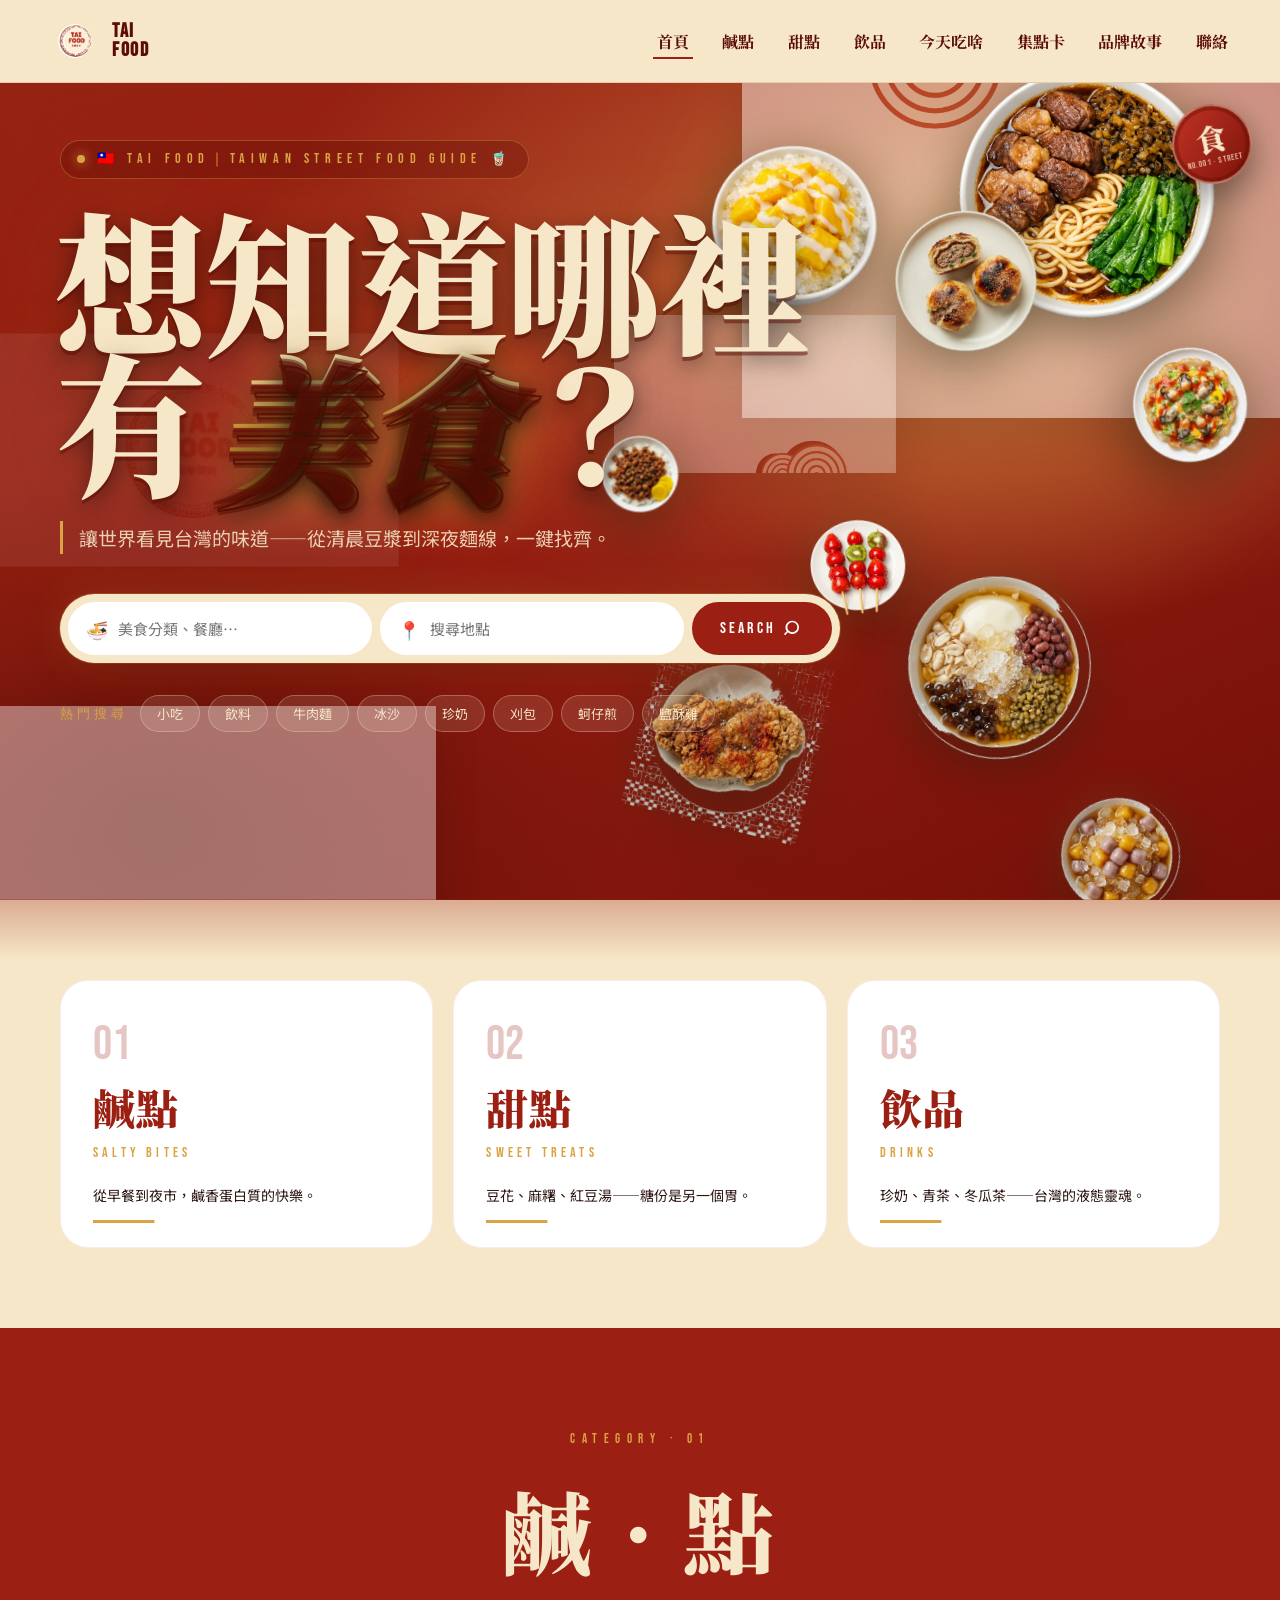
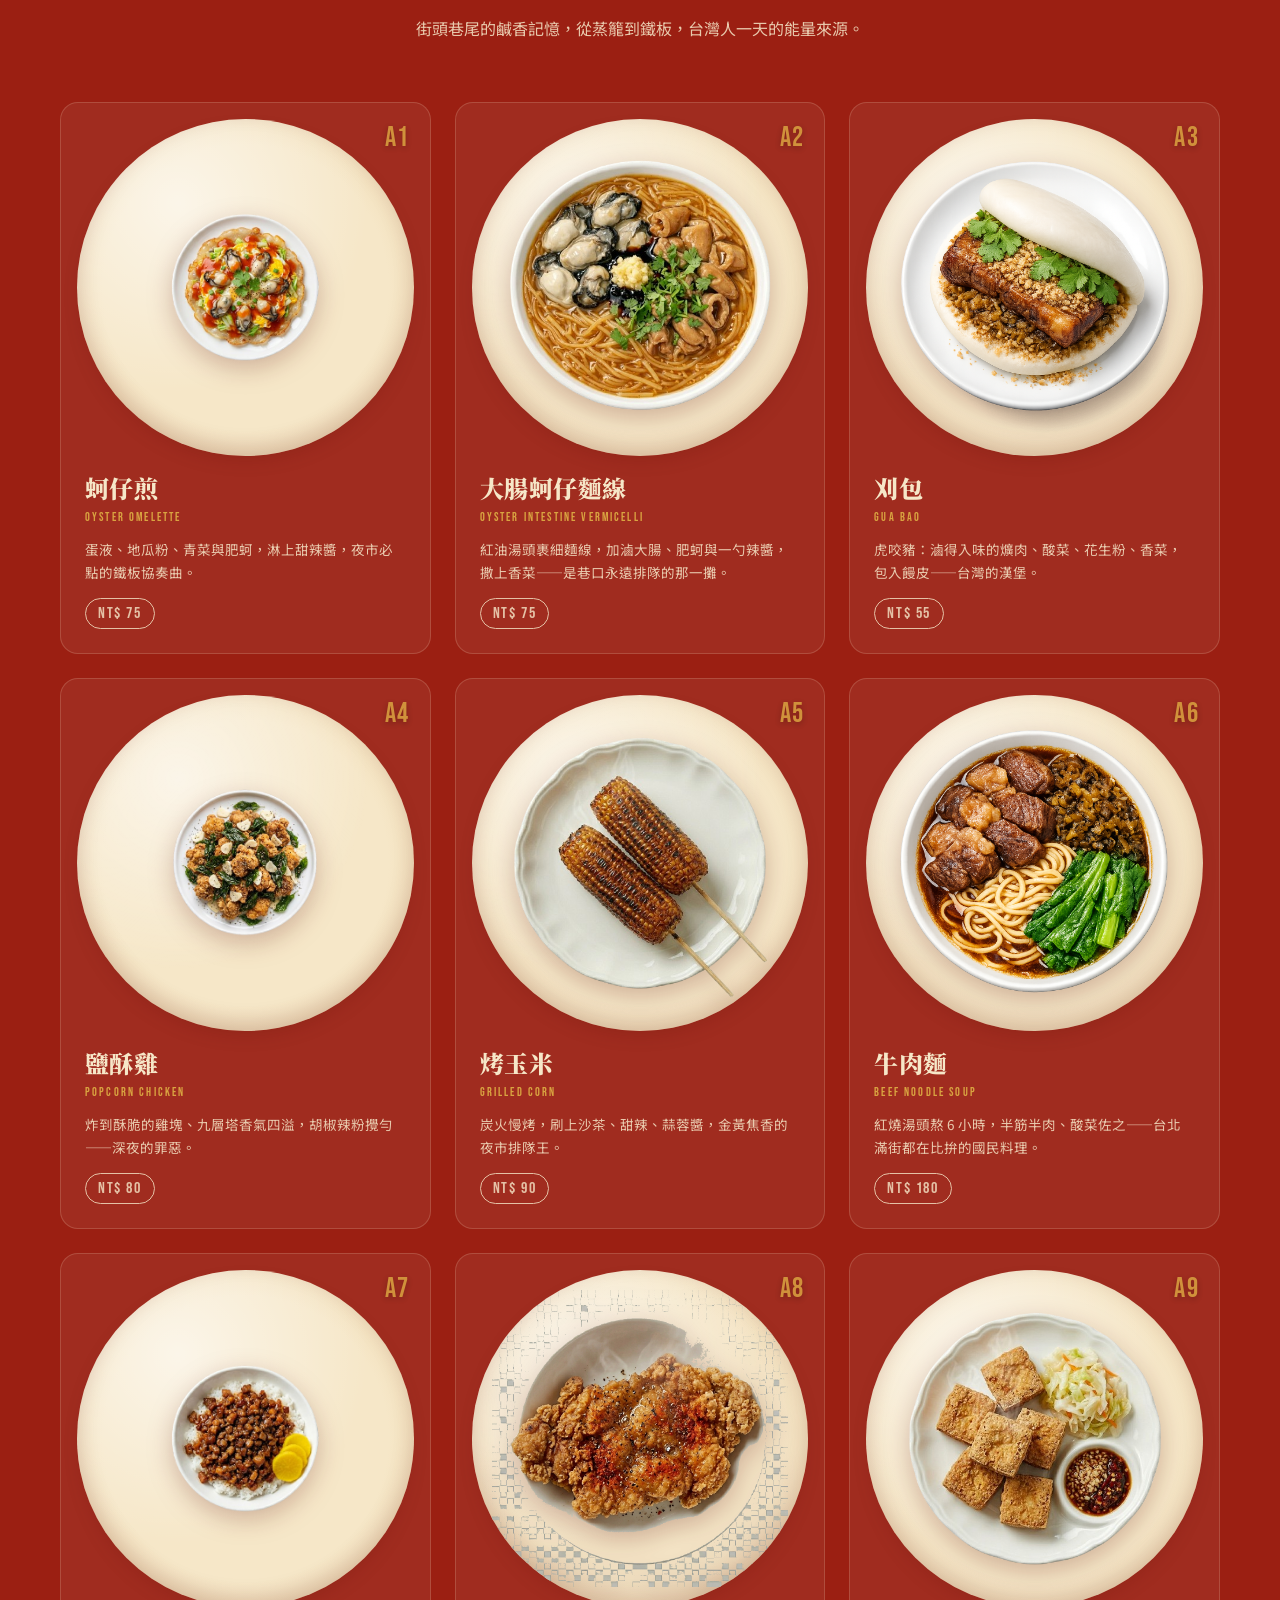
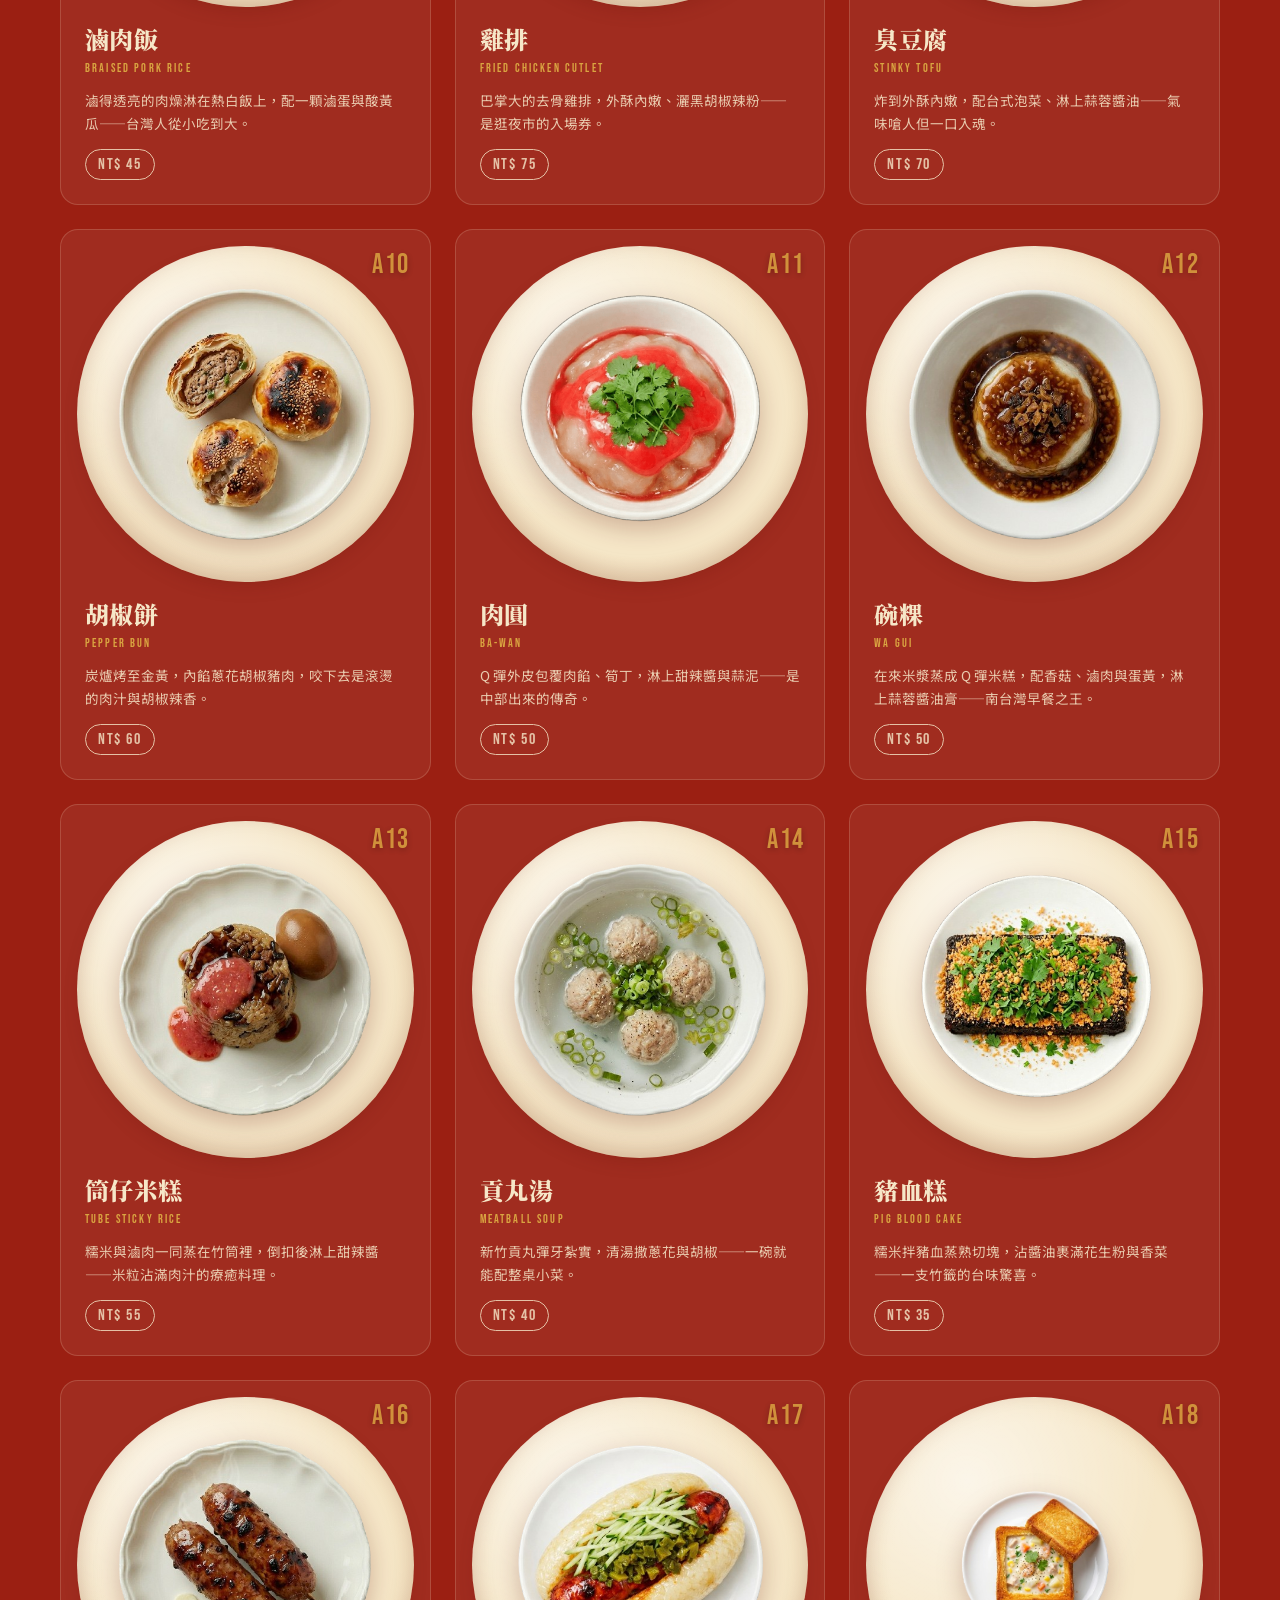
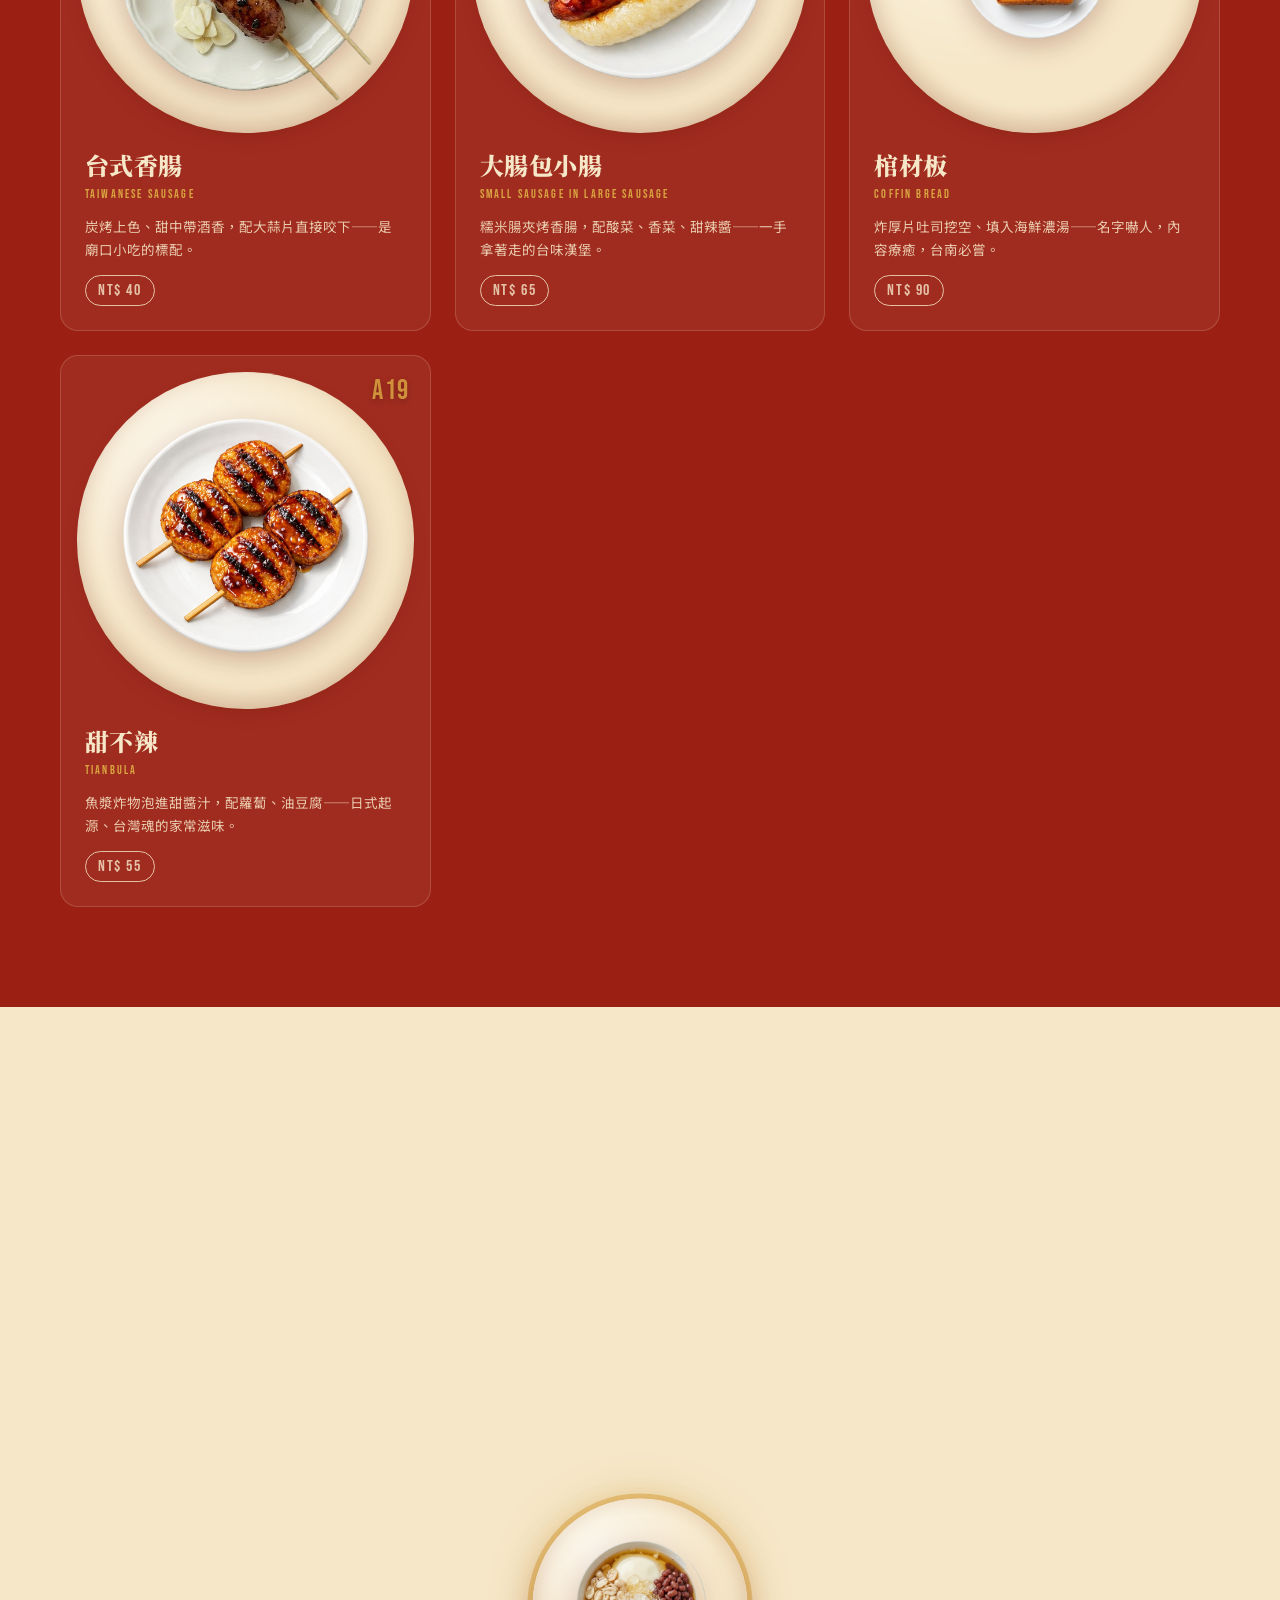
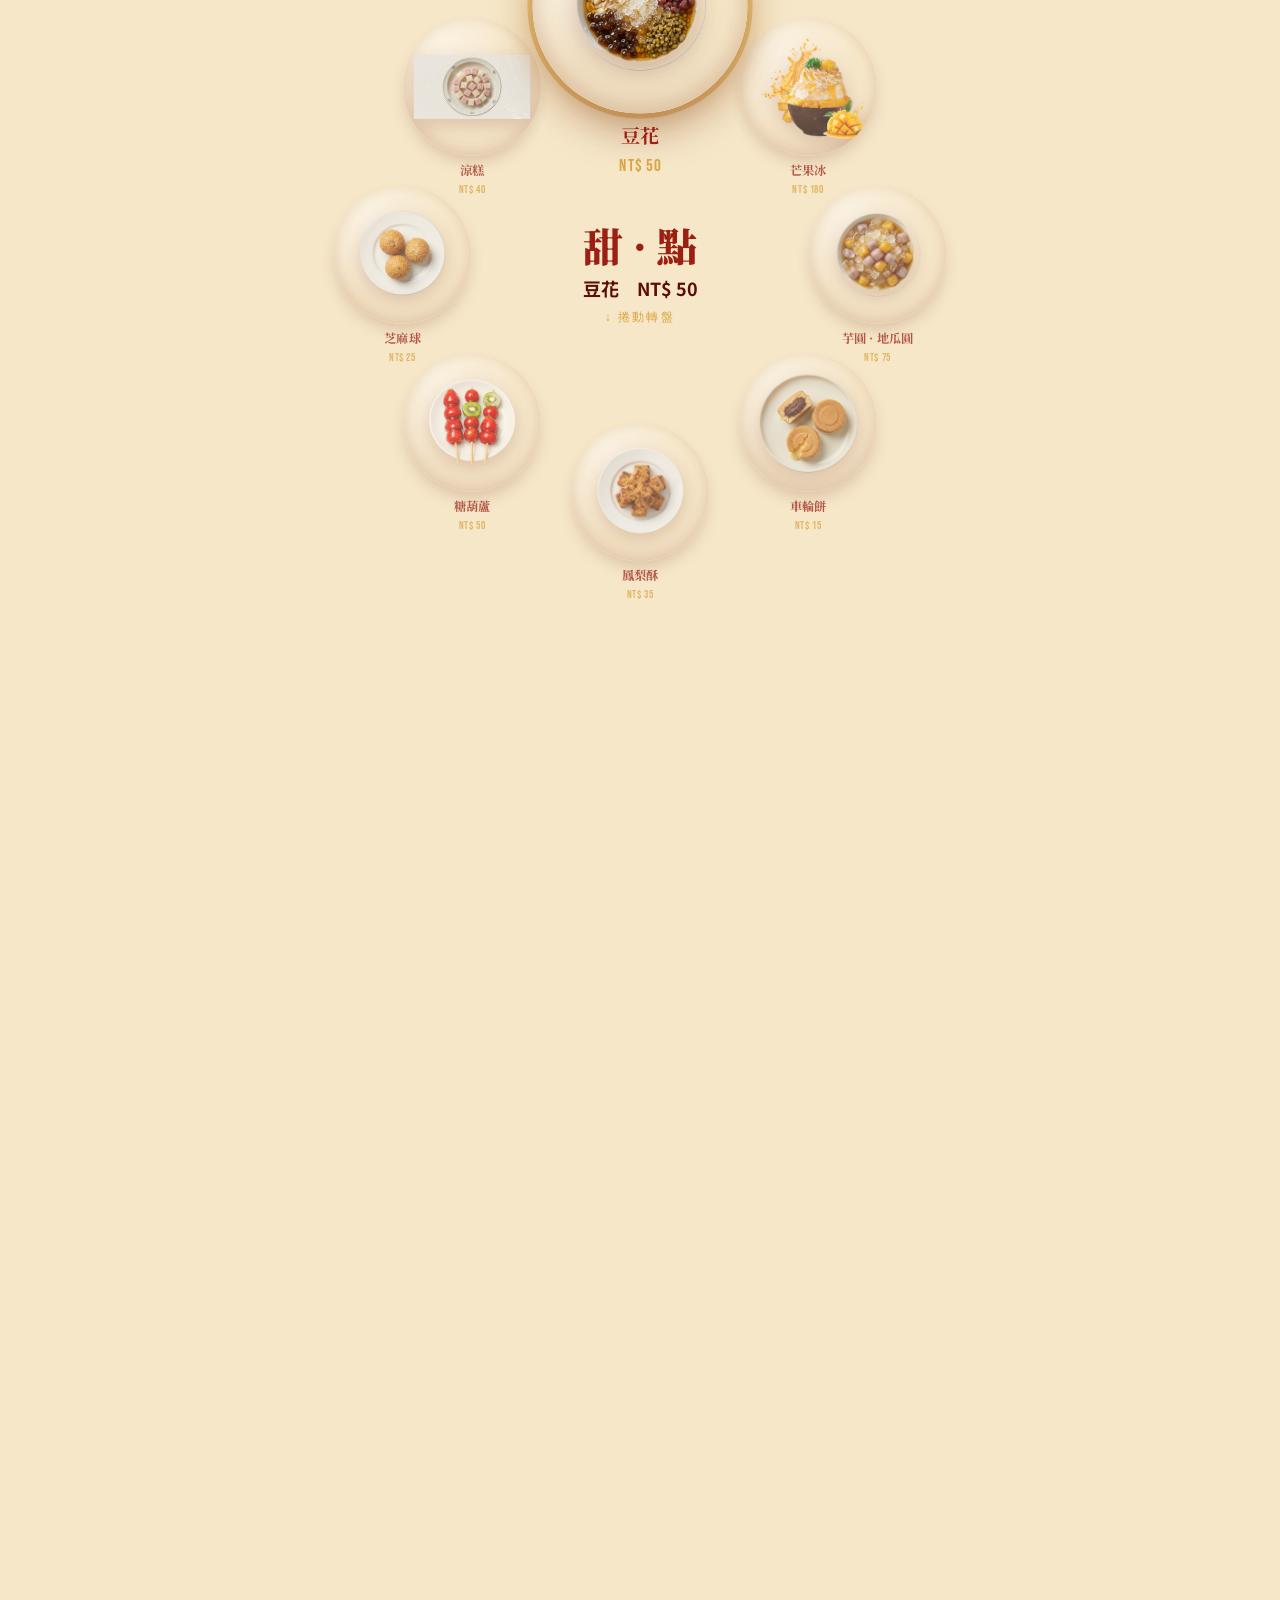
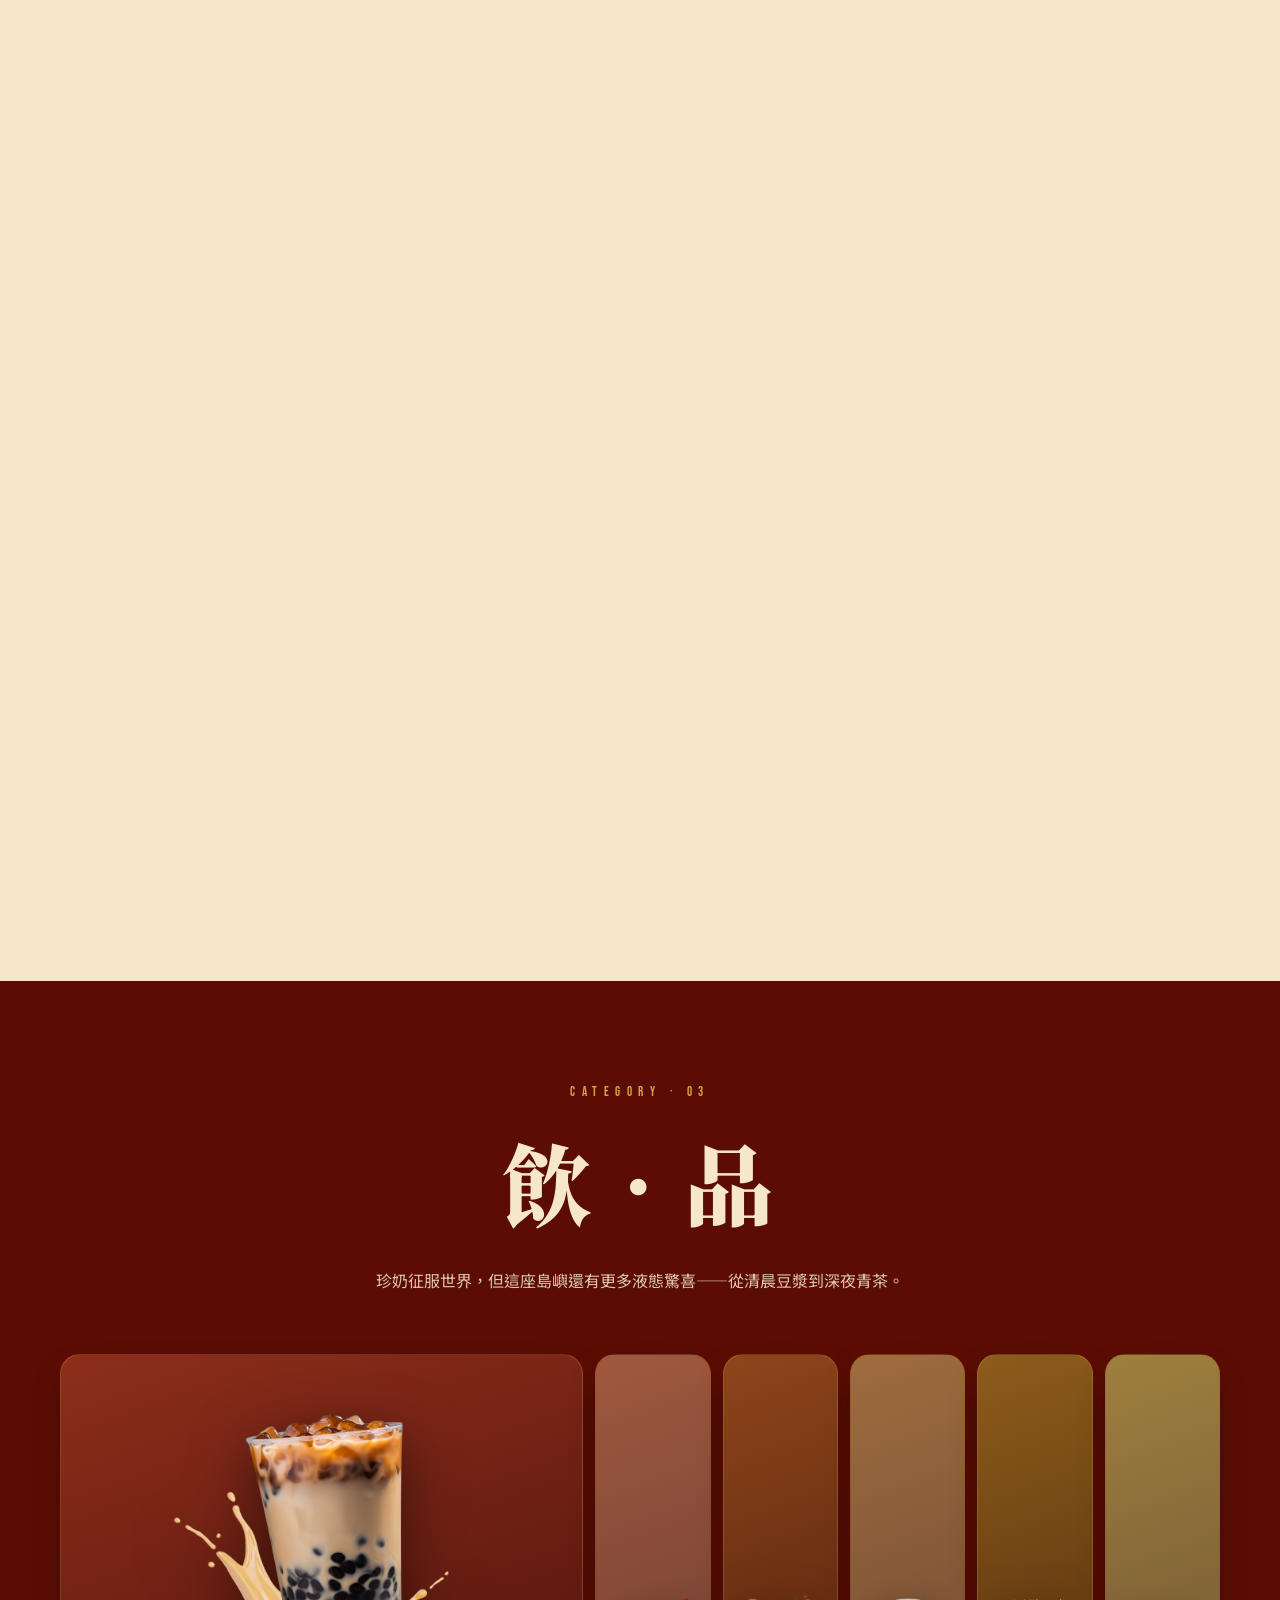
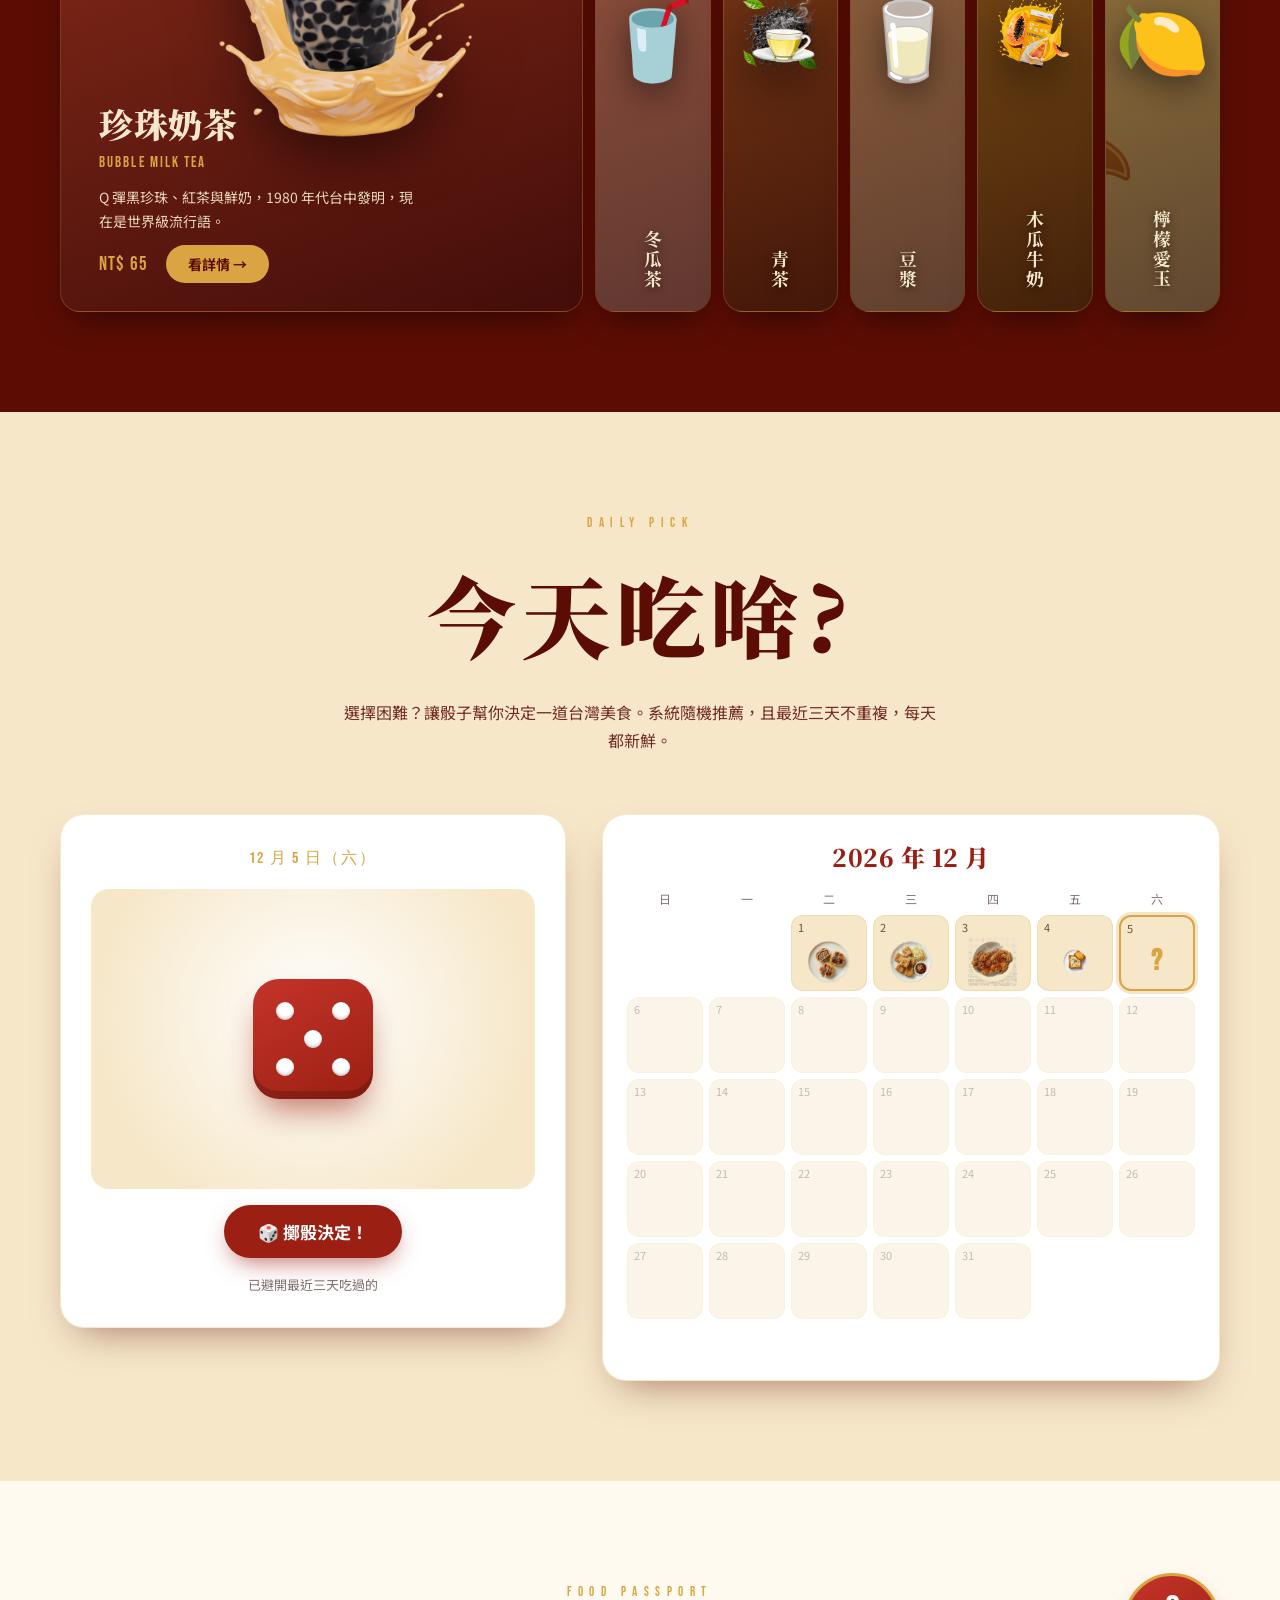
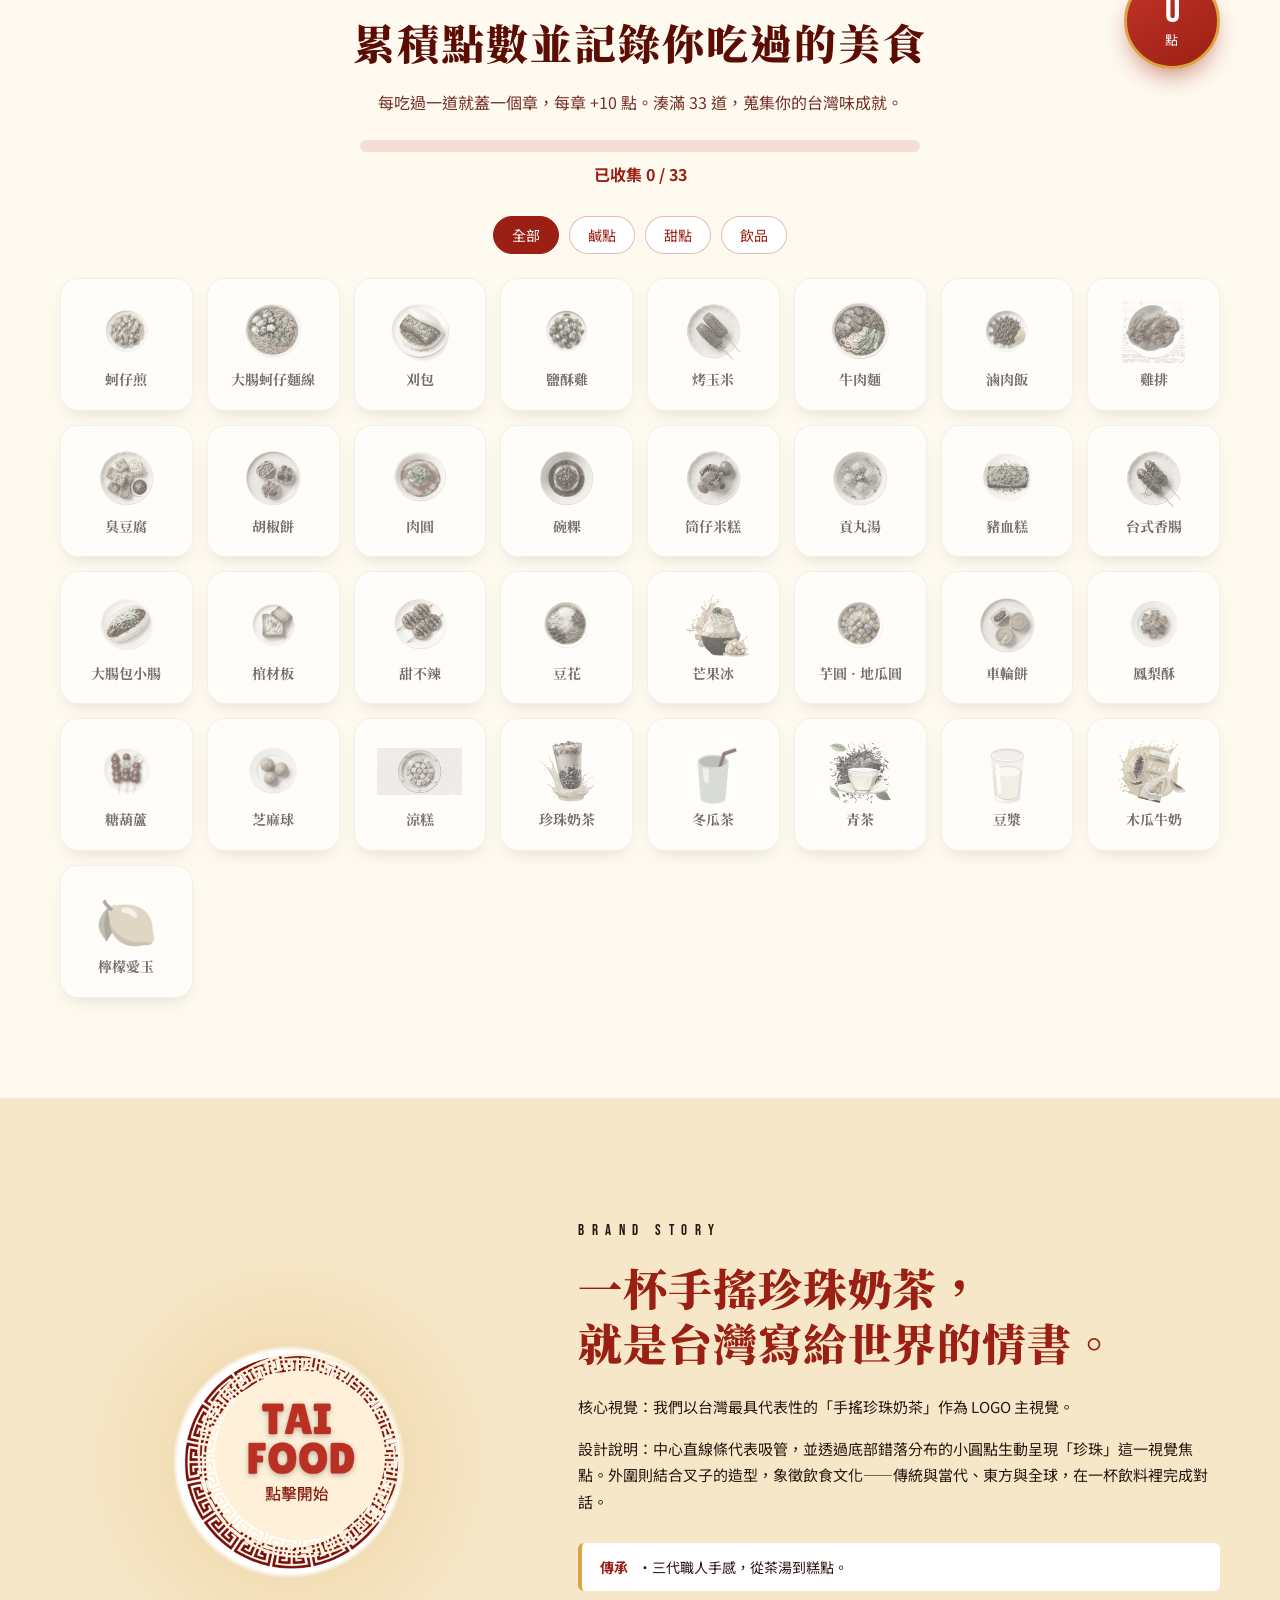
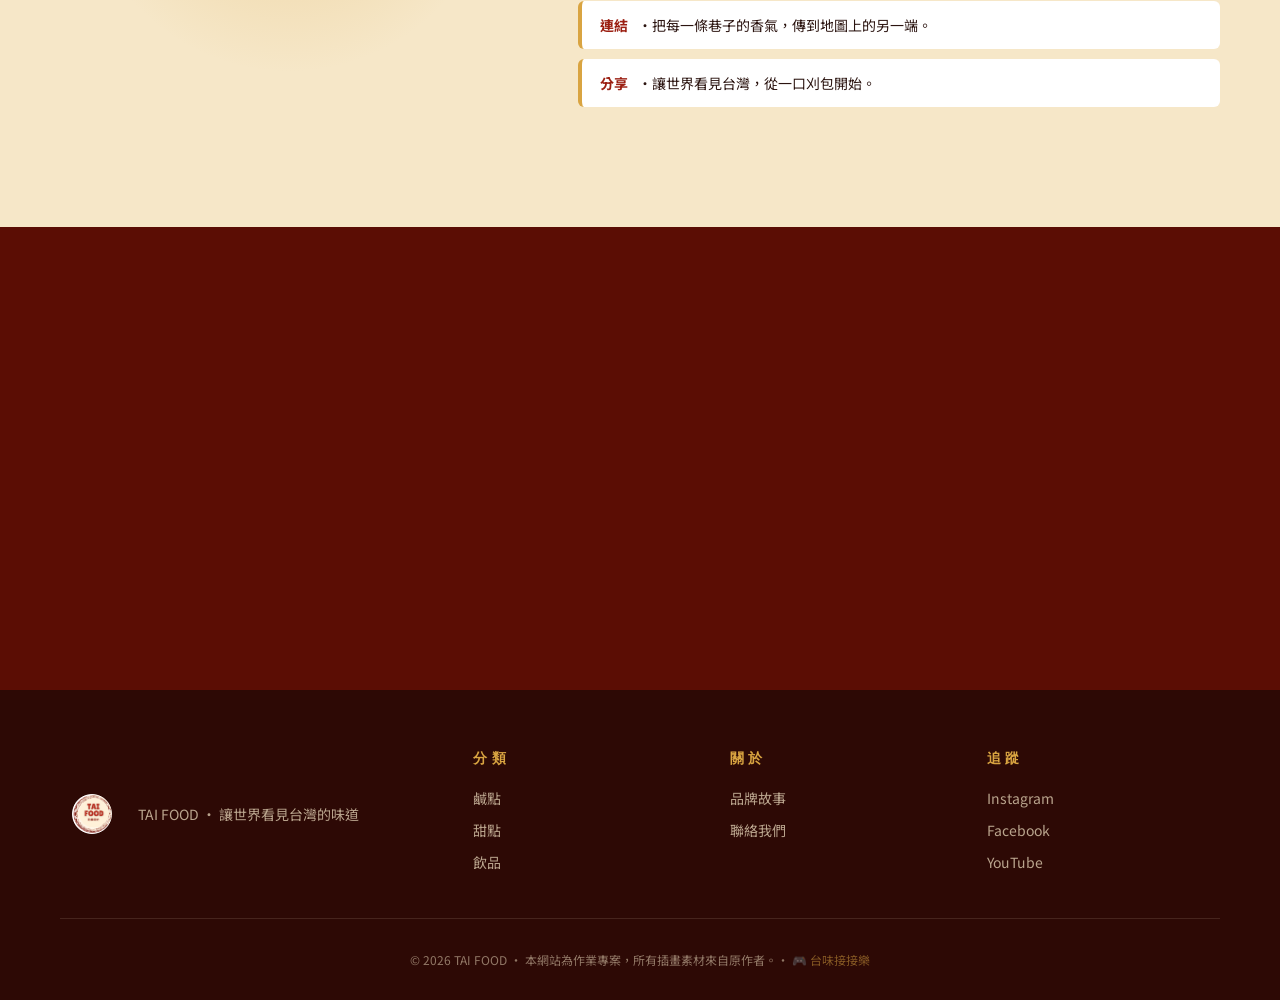
==== index.html @ c457f82f "first commit" ====
<!DOCTYPE html>
<html lang="zh-Hant">
<head>
<meta charset="UTF-8" />
<meta name="viewport" content="width=device-width, initial-scale=1.0" />
<title>TAI FOOD｜讓世界看見台灣的味道</title>
<meta name="description" content="TAI FOOD 是專為台灣街頭小吃打造的美食地圖，從鹹點、甜點到飲品，一鍵找到最對味的那一攤。" />
<link rel="preconnect" href="https://fonts.googleapis.com" />
<link rel="preconnect" href="https://fonts.gstatic.com" crossorigin />
<link href="https://fonts.googleapis.com/css2?family=Bebas+Neue&family=Noto+Sans+TC:wght@400;500;700;900&family=Noto+Serif+TC:wght@700;900&display=swap" rel="stylesheet" />
<link rel="stylesheet" href="styles.css" />
</head>
<body>

<!-- ░░░ 開場 Hero（點擊開始） ░░░ -->
<section id="splash" class="splash" aria-label="TAI FOOD 開場主視覺">
  <img class="splash__bg" src="assets/1.png" alt="TAI FOOD 主視覺 — 台灣經典小吃環繞中央 LOGO" />
  <div class="splash__scroll" aria-hidden="true">SCROLL ↓</div>
</section>

<!-- ░░░ 導覽列 ░░░ -->
<header id="navbar" class="navbar" aria-label="主導覽">
  <a href="#top" class="navbar__brand" aria-label="回到首頁">
    <img src="assets/3.png" alt="TAI FOOD" />
    <span class="navbar__brand-text">TAI<br/>FOOD</span>
  </a>
  <nav class="navbar__menu" aria-label="主選單">
    <a href="#home">首頁</a>
    <a href="#salty">鹹點</a>
    <a href="#sweet">甜點</a>
    <a href="#drink">飲品</a>
    <a href="#daily">今天吃啥</a>
    <a href="#passport">集點卡</a>
    <a href="#story">品牌故事</a>
    <a href="#contact">聯絡</a>
  </nav>
  <button id="navToggle" class="navbar__toggle" type="button" aria-label="開啟選單" aria-expanded="false">
    <span></span><span></span><span></span>
  </button>
</header>

<main id="top">

  <!-- ░░░ 搜尋／主標題區（大爆版） ░░░ -->
  <section id="home" class="hero hero--boom" data-parallax-root>
    <!-- 背景層：金色光暈 + 紅色色階 -->
    <div class="hero__sun" aria-hidden="true"></div>
    <div class="hero__grain" aria-hidden="true"></div>

    <!-- 裝飾層：漣漪（會跟著滑鼠視差） — 4.png 雲為白底 PNG 會產生米色方塊，已移除 -->
    <div class="hero__bgdecor" aria-hidden="true">
      <img class="hero__ripple hero__ripple--1" src="assets/6.png" alt="" data-depth="0.04" />
      <img class="hero__ripple hero__ripple--2" src="assets/7.png" alt="" data-depth="0.08" />
      <img class="hero__ripple hero__ripple--3" src="assets/7.png" alt="" data-depth="0.12" />
    </div>

    <!-- 品牌圓形 LOGO 浮水印（標題後方，低透明度） -->
    <img class="hero__watermark" src="assets/3.png" alt="" aria-hidden="true" data-depth="0.03" />

    <!-- 食物爆炸拼貼層（9 道精選散落於右側，左側標題欄淨空） -->
    <div class="hero__feast" aria-hidden="true">
      <div class="hero__food hero__food--1"  data-depth="0.08" style="--delay:120ms"><img src="assets/foods/salty/牛肉麵/main.png" alt=""/></div>
      <div class="hero__food hero__food--2"  data-depth="0.05" style="--delay:60ms"><img src="assets/foods/sweet/芒果冰/main.png" alt=""/></div>
      <div class="hero__food hero__food--3"  data-depth="0.12" style="--delay:200ms"><img src="assets/foods/salty/蚵仔煎/main.png" alt=""/></div>
      <div class="hero__food hero__food--4"  data-depth="0.06" style="--delay:280ms"><img src="assets/foods/sweet/豆花/main.png" alt=""/></div>
      <div class="hero__food hero__food--5"  data-depth="0.15" style="--delay:360ms"><img src="assets/foods/salty/雞排/main.png" alt=""/></div>
      <div class="hero__food hero__food--9"  data-depth="0.10" style="--delay:480ms"><img src="assets/foods/salty/胡椒餅/main.png" alt=""/></div>
      <div class="hero__food hero__food--10" data-depth="0.06" style="--delay:560ms"><img src="assets/foods/sweet/糖葫蘆/main.png" alt=""/></div>
      <div class="hero__food hero__food--11" data-depth="0.11" style="--delay:640ms"><img src="assets/foods/salty/滷肉飯/main.png" alt=""/></div>
      <div class="hero__food hero__food--12" data-depth="0.08" style="--delay:720ms"><img src="assets/foods/sweet/芋圓-地瓜圓/main.png" alt=""/></div>
    </div>

    <!-- 角落印章 -->
    <div class="hero__stamp" aria-hidden="true">
      <span class="hero__stamp-zh">食</span>
      <span class="hero__stamp-en">No.001 · STREET</span>
    </div>

    <div class="hero__inner">
      <p class="hero__eyebrow">
        <span class="hero__eyebrow-dot"></span>
        🇹🇼 TAI FOOD｜Taiwan Street Food Guide 🧋
      </p>
      <h1 class="hero__title">
        <span class="hero__title-line">想知道哪裡</span>
        <span class="hero__title-line">有<span class="hero__title-accent" data-text="美食">美食</span>？</span>
      </h1>
      <p class="hero__lede">讓世界看見台灣的味道——從清晨豆漿到深夜麵線，一鍵找齊。</p>

      <form id="searchForm" class="search" role="search" aria-label="美食搜尋">
        <label class="search__field">
          <span class="search__icon" aria-hidden="true">🍜</span>
          <input id="searchKeyword" type="search" placeholder="美食分類、餐廳…" autocomplete="off" />
        </label>
        <label class="search__field">
          <span class="search__icon" aria-hidden="true">📍</span>
          <input id="searchLocation" type="search" placeholder="搜尋地點" autocomplete="off" />
        </label>
        <button type="submit" class="search__submit" aria-label="送出搜尋">
          <span>SEARCH</span>
          <svg viewBox="0 0 24 24" width="20" height="20" aria-hidden="true"><path fill="currentColor" d="M10 2a8 8 0 1 1-5.29 14.01l-3.35 3.35-1.41-1.41 3.35-3.35A8 8 0 0 1 10 2zm0 2a6 6 0 1 0 0 12 6 6 0 0 0 0-12z"/></svg>
        </button>
      </form>

      <div class="hero__tags" aria-label="熱門關鍵字">
        <span class="hero__tags-label">熱門搜尋</span>
        <ul class="tags">
          <li><button type="button" data-tag="小吃">小吃</button></li>
          <li><button type="button" data-tag="飲料">飲料</button></li>
          <li><button type="button" data-tag="牛肉麵">牛肉麵</button></li>
          <li><button type="button" data-tag="冰沙">冰沙</button></li>
          <li><button type="button" data-tag="珍奶">珍奶</button></li>
          <li><button type="button" data-tag="刈包">刈包</button></li>
          <li><button type="button" data-tag="蚵仔煎">蚵仔煎</button></li>
          <li><button type="button" data-tag="鹽酥雞">鹽酥雞</button></li>
        </ul>
      </div>

      <output id="searchOutput" class="search__output" role="status" aria-live="polite"></output>
    </div>
  </section>

  <!-- ░░░ 搜尋結果（假資料店家） ░░░ -->
  <section id="results" class="results" aria-label="搜尋結果" hidden>
    <div class="results__inner">
      <div class="results__bar">
        <p id="resultsHead" class="results__head" role="status" aria-live="polite"></p>
        <button type="button" id="resultsClear" class="results__clear">清除搜尋 ✕</button>
      </div>
      <div id="resultsGrid" class="results__grid"></div>
      <p id="resultsEmpty" class="results__empty" hidden></p>
    </div>
  </section>

  <!-- ░░░ 分類三大支柱 ░░░ -->
  <section class="pillars" aria-label="美食三大分類">
    <div class="pillars__grid">
      <a href="#salty" class="pillar pillar--salty">
        <span class="pillar__num">01</span>
        <h2>鹹點</h2>
        <p>Salty Bites</p>
        <small>從早餐到夜市，鹹香蛋白質的快樂。</small>
      </a>
      <a href="#sweet" class="pillar pillar--sweet">
        <span class="pillar__num">02</span>
        <h2>甜點</h2>
        <p>Sweet Treats</p>
        <small>豆花、麻糬、紅豆湯——糖份是另一個胃。</small>
      </a>
      <a href="#drink" class="pillar pillar--drink">
        <span class="pillar__num">03</span>
        <h2>飲品</h2>
        <p>Drinks</p>
        <small>珍奶、青茶、冬瓜茶——台灣的液態靈魂。</small>
      </a>
    </div>
  </section>

  <!-- ░░░ 鹹點 ░░░ -->
  <section id="salty" class="cat cat--salty">
    <div class="cat__head">
      <p class="cat__eyebrow">CATEGORY · 01</p>
      <h2 class="cat__title">鹹 · 點</h2>
      <p class="cat__lede">街頭巷尾的鹹香記憶，從蒸籠到鐵板，台灣人一天的能量來源。</p>
    </div>
    <div class="dish-grid" data-cat="salty">
      <!-- 由 script.js 依 data.js 產生 -->
    </div>
  </section>

  <!-- ░░░ 甜點 ░░░ -->
  <section id="sweet" class="cat cat--sweet">
    <div class="cat__head">
      <p class="cat__eyebrow">CATEGORY · 02</p>
      <h2 class="cat__title">甜 · 點</h2>
      <p class="cat__lede">糖份是另一個胃，從冰品到傳統糕點，每一口都是時光機。轉動圓桌，挑一道。</p>
    </div>
    <!-- 圓桌轉盤：高軌道內 sticky 釘住，捲動驅動旋轉（由 script.js 產生盤子） -->
    <div class="tt-track" id="sweetTrack">
      <div class="tt-sticky">
        <div class="turntable" id="sweetTurntable" role="list" aria-label="甜點圓桌">
          <div class="tt-hub" aria-hidden="true">
            <span class="tt-hub__label">甜 · 點</span>
            <span class="tt-hub__name" id="ttFront"></span>
            <span class="tt-hub__hint">↓ 捲動轉盤</span>
          </div>
          <!-- .tt-plate × 8 由 script.js 依 data.js 產生 -->
        </div>
      </div>
    </div>
  </section>

  <!-- ░░░ 飲品 ░░░ -->
  <section id="drink" class="cat cat--drink">
    <div class="cat__head">
      <p class="cat__eyebrow">CATEGORY · 03</p>
      <h2 class="cat__title">飲 · 品</h2>
      <p class="cat__lede">珍奶征服世界，但這座島嶼還有更多液態驚喜——從清晨豆漿到深夜青茶。</p>
    </div>
    <!-- 橫向展開手風琴：滑到／點選展開（由 script.js 依 data.js 產生） -->
    <div class="panels" id="drinkPanels" role="list" aria-label="飲品面板">
      <!-- .panel × 6 -->
    </div>
  </section>

  <!-- ░░░ 每日一食「今天吃啥?」 ░░░ -->
  <section id="daily" class="daily" aria-label="今天吃啥 隨機推薦">
    <div class="cat__head">
      <p class="cat__eyebrow">DAILY PICK</p>
      <h2 class="cat__title">今天吃啥?</h2>
      <p class="cat__lede">選擇困難？讓骰子幫你決定一道台灣美食。系統隨機推薦，且最近三天不重複，每天都新鮮。</p>
    </div>

    <div class="daily__wrap">
      <!-- 左：擲骰卡 -->
      <div class="daily__roller">
        <p class="roller__date" id="rollerDate"></p>
        <div class="roller__stage" id="rollerStage" aria-live="polite">
          <!-- 由 script.js 渲染：閒置骰子 / 輪播 / 結果 -->
        </div>
        <button type="button" id="rollBtn" class="roller__btn">🎲 擲骰決定！</button>
        <p class="roller__hint">已避開最近三天吃過的</p>
      </div>

      <!-- 右：本月月曆 -->
      <div class="daily__cal">
        <div class="cal__head">
          <h3 class="cal__title" id="calTitle"></h3>
        </div>
        <div class="cal__weekdays" aria-hidden="true">
          <span>日</span><span>一</span><span>二</span><span>三</span><span>四</span><span>五</span><span>六</span>
        </div>
        <div class="cal__grid" id="calGrid" role="grid"><!-- 由 script.js 產生 --></div>
        <p class="cal__caption" id="calCaption" role="status" aria-live="polite"></p>
      </div>
    </div>
  </section>

  <!-- ░░░ 美食護照集點 ░░░ -->
  <section id="passport" class="passport" aria-label="美食護照集點">
    <div class="passport__head">
      <div class="cat__head" style="margin-bottom:0">
        <p class="cat__eyebrow">FOOD PASSPORT</p>
        <h2 class="cat__title">累積點數並記錄你吃過的美食</h2>
        <p class="cat__lede">每吃過一道就蓋一個章，每章 +10 點。湊滿 33 道，蒐集你的台灣味成就。</p>
      </div>
      <div class="pscore" aria-hidden="true">
        <span class="pscore__num" id="pPoints">0</span>
        <span class="pscore__label">點</span>
      </div>
    </div>

    <div class="passport__bar">
      <div class="pbar"><span class="pbar__fill" id="pBarFill"></span></div>
      <p class="pbar__text" id="pBarText">已收集 0 / 33</p>
    </div>

    <div class="pfilters" id="pFilters" role="tablist" aria-label="分類篩選">
      <button class="pfilter is-active" data-filter="all" role="tab" aria-selected="true">全部</button>
      <button class="pfilter" data-filter="salty" role="tab" aria-selected="false">鹹點</button>
      <button class="pfilter" data-filter="sweet" role="tab" aria-selected="false">甜點</button>
      <button class="pfilter" data-filter="drink" role="tab" aria-selected="false">飲品</button>
    </div>

    <div class="pgrid" id="pGrid"><!-- 33 收藏卡由 script.js 產生 --></div>
  </section>

  <!-- ░░░ 品牌故事 ░░░ -->
  <section id="story" class="story" aria-label="品牌故事">
    <div class="story__wrap">
      <div class="story__visual">
        <img src="assets/3.png" alt="TAI FOOD 圓形 LOGO" />
        <div class="story__visual-bg" aria-hidden="true"></div>
      </div>
      <div class="story__copy">
        <p class="story__eyebrow">BRAND STORY</p>
        <h2>一杯手搖珍珠奶茶，<br/>就是台灣寫給世界的情書。</h2>
        <p>核心視覺：我們以台灣最具代表性的「手搖珍珠奶茶」作為 LOGO 主視覺。</p>
        <p>設計說明：中心直線條代表吸管，並透過底部錯落分布的小圓點生動呈現「珍珠」這一視覺焦點。外圍則結合叉子的造型，象徵飲食文化——傳統與當代、東方與全球，在一杯飲料裡完成對話。</p>
        <ul class="story__list">
          <li><strong>傳承</strong>·三代職人手感，從茶湯到糕點。</li>
          <li><strong>連結</strong>·把每一條巷子的香氣，傳到地圖上的另一端。</li>
          <li><strong>分享</strong>·讓世界看見台灣，從一口刈包開始。</li>
        </ul>
      </div>
    </div>
  </section>

  <!-- ░░░ 聯絡 ░░░ -->
  <section id="contact" class="contact" aria-label="聯絡資訊">
    <div class="contact__inner">
      <h2>準備好嘗一口了嗎？</h2>
      <p>留下你的 Email，每週收到一張我們親自走訪、攝氏 38 度蹲在攤前拍出來的台灣味地圖。</p>
      <form id="contactForm" class="contact__form" novalidate>
        <label class="contact__field">
          <span>Email</span>
          <input id="contactEmail" type="email" placeholder="you@example.com" required />
        </label>
        <button type="submit">訂閱地圖</button>
      </form>
      <output id="contactOutput" class="contact__output" role="status" aria-live="polite"></output>
    </div>
  </section>

</main>

<footer class="footer">
  <div class="footer__inner">
    <div class="footer__brand">
      <img src="assets/3.png" alt="TAI FOOD" />
      <p>TAI FOOD · 讓世界看見台灣的味道</p>
    </div>
    <div class="footer__cols">
      <div>
        <h4>分類</h4>
        <a href="#salty">鹹點</a>
        <a href="#sweet">甜點</a>
        <a href="#drink">飲品</a>
      </div>
      <div>
        <h4>關於</h4>
        <a href="#story">品牌故事</a>
        <a href="#contact">聯絡我們</a>
      </div>
      <div>
        <h4>追蹤</h4>
        <a href="#" aria-label="Instagram">Instagram</a>
        <a href="#" aria-label="Facebook">Facebook</a>
        <a href="#" aria-label="YouTube">YouTube</a>
      </div>
    </div>
  </div>
  <p class="footer__copy">© 2026 TAI FOOD · 本網站為作業專案，所有插畫素材來自原作者。·
    <a href="#" data-play-game class="footer__game">🎮 台味接接樂</a>
  </p>
</footer>

<script src="data.js"></script>
<script src="script.js"></script>
<script src="game.js"></script>
</body>
</html>
---- styles.css ----
/* ============================================================
   TAI FOOD · styles.css
   主色 #9b1f12 ｜ 米色 #f6e7c8 ｜ 金色 #d9a441 ｜ 深紅 #5b0d04
   ============================================================ */

:root{
  --c-red:#9b1f12;
  --c-red-deep:#5b0d04;
  --c-red-soft:#b83a2b;
  --c-cream:#f6e7c8;
  --c-cream-deep:#ead0a3;
  --c-gold:#d9a441;
  --c-ink:#2b1410;
  --c-paper:#fffaf0;
  --shadow-card: 0 18px 40px -18px rgba(91,13,4,.55);
  --shadow-soft: 0 6px 24px -10px rgba(0,0,0,.25);
  --radius-lg:28px;
  --radius-md:18px;
  --radius-sm:10px;
  --maxw:1240px;
  --ease:cubic-bezier(.22,1,.36,1);
}

*,*::before,*::after{box-sizing:border-box}
html{scroll-behavior:smooth;scroll-padding-top:84px}
body{
  margin:0;
  font-family:"Noto Sans TC","PingFang TC","Microsoft JhengHei",sans-serif;
  color:var(--c-ink);
  background:var(--c-red);
  -webkit-font-smoothing:antialiased;
  overflow-x:hidden;
}
img{display:block;max-width:100%;height:auto}
a{color:inherit;text-decoration:none}
button{font-family:inherit;cursor:pointer;border:0;background:none;color:inherit}
input{font-family:inherit}
h1,h2,h3,h4{font-family:"Noto Serif TC",serif;font-weight:900;letter-spacing:.02em;margin:0}
p{margin:0;line-height:1.75}
ul{margin:0;padding:0;list-style:none}

/* ============================================================
   SPLASH（開場主視覺）— fixed overlay，避免影響下方 scroll 流
   ============================================================ */
.splash{
  position:fixed;
  inset:0;
  z-index:100;
  overflow:hidden;
  background:var(--c-red);
  cursor:pointer;
}
.splash__bg{
  position:absolute;inset:0;
  width:100%;height:100%;
  object-fit:cover;
  object-position:center;
  animation:splashBreath 8s ease-in-out infinite;
}
@keyframes splashBreath{
  0%,100%{transform:scale(1.02)}
  50%{transform:scale(1.06)}
}
.splash__scroll{
  position:absolute;
  right:24px;bottom:24px;
  z-index:3;
  writing-mode:vertical-rl;
  font-family:"Bebas Neue",sans-serif;
  letter-spacing:.4em;
  font-size:12px;
  color:rgba(255,255,255,.7);
}
.splash.is-leaving{
  animation:splashLeave .9s var(--ease) forwards;
}
@keyframes splashLeave{
  to{transform:translateY(-30px);opacity:0;visibility:hidden}
}

/* ============================================================
   NAVBAR
   ============================================================ */
.navbar{
  position:fixed;
  top:0;left:0;right:0;
  z-index:50;
  display:flex;align-items:center;justify-content:space-between;
  padding:14px clamp(20px,4vw,48px);
  background:var(--c-cream);
  border-bottom:1px solid rgba(91,13,4,.12);
  transition:background .35s var(--ease), box-shadow .35s var(--ease), padding .35s var(--ease);
}
.navbar.is-solid{
  background:rgba(246,231,200,.96);
  backdrop-filter:blur(10px);
  box-shadow:0 10px 30px -16px rgba(91,13,4,.35);
  padding-top:10px;padding-bottom:10px;
}
.navbar__brand{
  display:flex;align-items:center;gap:10px;
  color:var(--c-red-deep);
}
/* 3.png 是 RGB 無 alpha（白色背景）。用 mask 把圓形外的白底切除 */
.logo-circle,
.navbar__brand img,
.story__visual img,
.footer__brand img{
  aspect-ratio:1/1;
  object-fit:cover;
  object-position:center;
  -webkit-mask-image:radial-gradient(circle at 50% 50%, #000 43%, transparent 45%);
          mask-image:radial-gradient(circle at 50% 50%, #000 43%, transparent 45%);
}
.navbar__brand img{width:54px;height:54px;filter:drop-shadow(0 3px 8px rgba(91,13,4,.25))}
.navbar__brand-text{
  font-family:"Bebas Neue",sans-serif;
  font-size:20px;
  line-height:.95;
  letter-spacing:.08em;
  color:var(--c-red-deep);
  font-weight:700;
}
.navbar__menu{display:flex;align-items:center;gap:clamp(14px,2vw,32px)}
.navbar__menu a{
  position:relative;
  color:var(--c-red-deep);
  font-family:"Noto Serif TC",serif;
  font-weight:700;
  font-size:16px;
  padding:8px 4px;
  transition:color .2s;
}
.navbar__menu a::after{
  content:"";
  position:absolute;left:50%;right:50%;bottom:2px;
  height:2px;background:var(--c-red);
  transition:left .3s var(--ease),right .3s var(--ease);
}
.navbar__menu a:hover::after,
.navbar__menu a.is-active::after{left:0;right:0}
.navbar__menu a:hover{color:var(--c-red)}
.navbar__toggle{
  display:none;
  flex-direction:column;gap:5px;
  padding:8px;
}
.navbar__toggle span{
  display:block;width:24px;height:2px;background:var(--c-red-deep);
  transition:transform .3s, opacity .2s;
}
.navbar.is-open .navbar__toggle span:nth-child(1){transform:translateY(7px) rotate(45deg)}
.navbar.is-open .navbar__toggle span:nth-child(2){opacity:0}
.navbar.is-open .navbar__toggle span:nth-child(3){transform:translateY(-7px) rotate(-45deg)}

/* ============================================================
   HERO 主搜尋區（大爆版 BOOM）
   ============================================================ */
.hero{
  position:relative;
  min-height:100vh;
  padding:140px clamp(20px,5vw,60px) 100px;
  background:
    radial-gradient(ellipse 90% 70% at 72% 30%, rgba(255,205,110,.42), transparent 58%),
    radial-gradient(ellipse 60% 65% at 12% 92%, rgba(91,13,4,.7), transparent 62%),
    linear-gradient(155deg, #9a2412 0%, var(--c-red) 48%, #7a1008 100%);
  color:var(--c-cream);
  overflow:hidden;
  isolation:isolate;
}

/* 主光源：金色太陽光暈 */
.hero__sun{
  position:absolute;
  top:-15vh; right:-10vw;
  width:90vh; height:90vh;
  background:
    radial-gradient(circle, rgba(255,210,120,.55) 0%, rgba(217,164,65,.25) 30%, transparent 65%);
  filter:blur(20px);
  z-index:0;
  animation:sunBreath 9s ease-in-out infinite;
  pointer-events:none;
}
@keyframes sunBreath{
  0%,100%{transform:scale(1);opacity:.9}
  50%{transform:scale(1.08);opacity:1}
}

/* 紙質顆粒（薄薄一層髒度，質感關鍵） */
.hero__grain{
  position:absolute;inset:0;
  z-index:1;
  pointer-events:none;
  opacity:.18;
  mix-blend-mode:overlay;
  background-image:url("data:image/svg+xml;utf8,<svg xmlns='http://www.w3.org/2000/svg' width='200' height='200'><filter id='n'><feTurbulence type='fractalNoise' baseFrequency='.9' numOctaves='2' stitchTiles='stitch'/><feColorMatrix values='0 0 0 0 0 0 0 0 0 0 0 0 0 0 0 0 0 0 .5 0'/></filter><rect width='100%' height='100%' filter='url(%23n)'/></svg>");
}

.hero__bgdecor{
  position:absolute;inset:0;
  pointer-events:none;
  z-index:2;
}
.hero__ripple{
  position:absolute;
  filter:drop-shadow(0 8px 24px rgba(0,0,0,.35));
  will-change:transform;
  --px:0px; --py:0px;
  transform:translate3d(var(--px),var(--py),0);
}
.hero__ripple--1{top:8%;right:-6%;width:48%;opacity:.45}
.hero__ripple--2{bottom:-12%;left:-8%;width:42%;opacity:.4}
.hero__ripple--3{top:35%;left:48%;width:22%;opacity:.3}

/* 品牌圓形 LOGO 浮水印：藏在標題左後方，低透明度當質感層 */
.hero__watermark{
  position:absolute;
  top:50%; left:2%;
  width:min(46vh,440px);
  z-index:2;
  opacity:.08;
  pointer-events:none;
  --px:0px; --py:0px;
  transform:translate(-10%,-50%) translate3d(var(--px),var(--py),0);
  filter:drop-shadow(0 0 40px rgba(217,164,65,.4));
  animation:wmSpin 60s linear infinite;
}
@keyframes wmSpin{
  0%{filter:drop-shadow(0 0 40px rgba(217,164,65,.3))}
  50%{filter:drop-shadow(0 0 60px rgba(217,164,65,.55))}
  100%{filter:drop-shadow(0 0 40px rgba(217,164,65,.3))}
}

/* ============================================================
   食物爆炸拼貼層 — 14 道精選散落 + 階梯爆出 + 異步浮動
   ============================================================ */
.hero__feast{
  position:absolute;
  inset:0;
  z-index:3;
  pointer-events:none;
  overflow:hidden;
}
/* 外層 div：接視差位移（JS 寫 --px/--py） */
.hero__food{
  position:absolute;
  --px:0px; --py:0px;
  transform:translate3d(var(--px),var(--py),0);
  will-change:transform;
  opacity:0;
  animation:foodBoom .9s var(--ease) var(--delay,0ms) forwards;
}
/* 內層 img：接旋轉 + floating，跟外層 transform 互不干擾 */
.hero__food img{
  display:block;
  width:100%;
  height:auto;
  filter:drop-shadow(0 14px 28px rgba(0,0,0,.45)) drop-shadow(0 0 18px rgba(217,164,65,.18));
  transform:rotate(var(--rot,0deg));
  animation:foodFloat var(--float-dur,7s) ease-in-out var(--float-delay,0s) infinite;
  will-change:transform;
}
@keyframes foodBoom{
  0%{
    opacity:0;
    transform:translate3d(var(--from-x,0),var(--from-y,0),0) scale(.3);
  }
  60%{opacity:1}
  100%{
    opacity:1;
    transform:translate3d(var(--px),var(--py),0) scale(1);
  }
}
@keyframes foodFloat{
  0%,100%{transform:rotate(var(--rot,0deg)) translateY(0)}
  50%{transform:rotate(calc(var(--rot,0deg) + 2deg)) translateY(-10px)}
}

/* 14 張食物個別定位（top/left/width + 個別旋轉與浮動參數） */
.hero__food--1 {top: 6%;  right: 4%;  width:22%; --rot: -8deg; --from-x:120px;  --from-y:-80px;  --float-dur:6.5s; --float-delay:.1s}
.hero__food--2 {top: 14%; right: 30%; width:16%; --rot:  6deg; --from-x:-60px;  --from-y:-100px; --float-dur:7.2s; --float-delay:.4s}
.hero__food--3 {top: 38%; right: -2%; width:18%; --rot: 12deg; --from-x:140px;  --from-y:40px;   --float-dur:5.8s; --float-delay:.2s}
.hero__food--4 {top: 60%; right: 12%; width:20%; --rot: -4deg; --from-x:80px;   --from-y:120px;  --float-dur:8s;   --float-delay:.6s}
.hero__food--5 {top: 72%; right: 36%; width:14%; --rot: 14deg; --from-x:-40px;  --from-y:140px;  --float-dur:6.8s; --float-delay:.3s}
.hero__food--6 {top: 30%; right: 50%; width:11%; --rot: -10deg;--from-x:-100px; --from-y:-60px;  --float-dur:7.5s; --float-delay:.8s}
.hero__food--7 {top: 4%;  left: 50%;  width:10%; --rot:  8deg; --from-x:0;      --from-y:-120px; --float-dur:6s;   --float-delay:.5s}
.hero__food--8 {top: 80%; left: 42%;  width: 9%; --rot:-14deg; --from-x:-30px;  --from-y:160px;  --float-dur:7.8s; --float-delay:.2s}
.hero__food--9 {top: 22%; right: 18%; width:13%; --rot: 18deg; --from-x:60px;   --from-y:-80px;  --float-dur:6.3s; --float-delay:.7s}
.hero__food--10{top: 56%; right: 28%; width:10%; --rot: -6deg; --from-x:40px;   --from-y:100px;  --float-dur:8.5s; --float-delay:.1s}
.hero__food--11{top: 48%; right: 44%; width:12%; --rot: 10deg; --from-x:-80px;  --from-y:40px;   --float-dur:7s;   --float-delay:.9s}
.hero__food--12{top: 86%; right: 6%;  width:13%; --rot: -16deg;--from-x:100px;  --from-y:180px;  --float-dur:6.6s; --float-delay:.4s}
.hero__food--13{top: 88%; left: 4%;   width:14%; --rot: 12deg; --from-x:-180px; --from-y:120px;  --float-dur:7.4s; --float-delay:.5s}
.hero__food--14{top: 64%; left: 28%;  width:11%; --rot:-12deg; --from-x:-140px; --from-y:60px;   --float-dur:6.9s; --float-delay:.3s}

/* 角落紅色印章（避開 KV 中央 LOGO，貼右上邊緣） */
.hero__stamp{
  position:absolute;
  top:104px;
  right:clamp(16px,2.5vw,28px);
  z-index:5;
  width:80px;
  height:80px;
  border-radius:50%;
  background:linear-gradient(135deg, #c43426 0%, #7a1209 100%);
  border:2px solid rgba(246,231,200,.4);
  display:flex;
  flex-direction:column;
  align-items:center;
  justify-content:center;
  color:var(--c-cream);
  box-shadow:0 12px 32px rgba(0,0,0,.4), inset 0 0 0 4px rgba(91,13,4,.4);
  transform:rotate(-12deg);
  animation:stampSway 4s ease-in-out infinite;
}
@keyframes stampSway{
  0%,100%{transform:rotate(-12deg)}
  50%{transform:rotate(-8deg) scale(1.04)}
}
.hero__stamp-zh{
  font-family:"Noto Serif TC",serif;
  font-weight:900;
  font-size:30px;
  line-height:1;
}
.hero__stamp-en{
  font-family:"Bebas Neue",sans-serif;
  font-size:8px;
  letter-spacing:.15em;
  margin-top:4px;
  opacity:.85;
}

.hero__inner{
  position:relative;
  z-index:6;
  max-width:var(--maxw);
  margin:0 auto;
}
.hero__eyebrow{
  display:inline-flex;
  align-items:center;
  gap:12px;
  font-family:"Bebas Neue",sans-serif;
  letter-spacing:.4em;
  color:var(--c-gold);
  font-size:14px;
  margin-bottom:28px;
  padding:6px 16px;
  border:1px solid rgba(217,164,65,.35);
  border-radius:999px;
  background:rgba(91,13,4,.3);
  backdrop-filter:blur(4px);
  animation:heroFadeUp .9s var(--ease) .1s both;
}
.hero__eyebrow-dot{
  width:8px;height:8px;border-radius:50%;
  background:var(--c-gold);
  box-shadow:0 0 12px var(--c-gold);
  animation:dotPulse 1.4s ease-in-out infinite;
}
@keyframes dotPulse{
  0%,100%{opacity:1;transform:scale(1)}
  50%{opacity:.5;transform:scale(.7)}
}

.hero__title{
  font-size:clamp(64px,12vw,196px);
  line-height:.92;
  color:var(--c-cream);
  letter-spacing:-.02em;
  margin-left:-.04em;
}
.hero__title-line{
  display:block;
  position:relative;
  text-shadow:
    0 4px 0 rgba(91,13,4,.5),
    0 8px 24px rgba(0,0,0,.5),
    0 0 80px rgba(217,164,65,.15);
  animation:heroFadeUp 1s var(--ease) both;
}
.hero__title-line:nth-child(1){animation-delay:.25s}
.hero__title-line:nth-child(2){animation-delay:.45s}

.hero__title-accent{
  position:relative;
  display:inline-block;
  color:var(--c-gold);
  font-style:italic;
  padding:0 .04em;
  background:linear-gradient(180deg, #fff2c4 0%, var(--c-gold) 55%, #a36e1f 100%);
  -webkit-background-clip:text;
  background-clip:text;
  -webkit-text-fill-color:transparent;
  filter:drop-shadow(0 8px 20px rgba(217,164,65,.45));
}
/* 三層重影：黑底 → 紅描邊 → 金主字（製造立體爆炸感） */
.hero__title-accent::before,
.hero__title-accent::after{
  content:attr(data-text);
  position:absolute;
  left:0; top:0;
  font-style:italic;
  pointer-events:none;
}
.hero__title-accent::before{
  z-index:-2;
  transform:translate(10px, 12px);
  color:transparent;
  -webkit-text-stroke:2px rgba(91,13,4,.85);
  -webkit-text-fill-color:transparent;
  background:none;
  filter:none;
}
.hero__title-accent::after{
  z-index:-1;
  transform:translate(5px, 6px);
  color:rgba(91,13,4,.55);
  -webkit-text-fill-color:rgba(91,13,4,.55);
  background:none;
  filter:none;
}

@keyframes heroFadeUp{
  0%{opacity:0;transform:translateY(40px)}
  100%{opacity:1;transform:translateY(0)}
}
.hero__lede{
  margin:32px 0 40px;
  font-size:clamp(15px,1.6vw,19px);
  max-width:560px;
  color:rgba(246,231,200,.88);
  border-left:3px solid var(--c-gold);
  padding-left:16px;
  animation:heroFadeUp 1s var(--ease) .65s both;
}

/* 搜尋表單 */
.search{
  display:grid;
  grid-template-columns:1fr 1fr auto;
  gap:8px;
  padding:8px;
  background:var(--c-cream);
  border-radius:999px;
  max-width:780px;
  box-shadow:
    var(--shadow-card),
    0 0 0 1px rgba(217,164,65,.25),
    0 0 40px rgba(217,164,65,.2);
  animation:heroFadeUp 1s var(--ease) .85s both;
}
.search__field{
  display:flex;align-items:center;gap:10px;
  padding:0 18px;
  background:#fff;
  border-radius:999px;
}
.search__field:focus-within{
  outline:2px solid var(--c-gold);
}
.search__icon{font-size:18px}
.search__field input{
  flex:1;
  border:0;outline:0;
  padding:16px 0;
  font-size:15px;
  color:var(--c-ink);
  background:transparent;
  min-width:0;
}
.search__submit{
  display:inline-flex;align-items:center;gap:8px;
  padding:0 28px;
  background:var(--c-red);
  color:#fff;
  border-radius:999px;
  font-family:"Bebas Neue",sans-serif;
  letter-spacing:.2em;
  font-size:16px;
  transition:background .2s, transform .2s;
}
.search__submit:hover{background:var(--c-red-deep);transform:translateY(-1px)}
.search__submit:active{transform:translateY(0)}

/* 標籤 */
.hero__tags{
  margin-top:32px;
  display:flex;align-items:center;flex-wrap:wrap;gap:12px;
  animation:heroFadeUp 1s var(--ease) 1.05s both;
}
.hero__tags-label{
  font-family:"Bebas Neue",sans-serif;
  letter-spacing:.3em;
  color:var(--c-gold);
  font-size:13px;
}
.tags{display:flex;flex-wrap:wrap;gap:8px}
.tags button{
  padding:8px 16px;
  background:rgba(246,231,200,.12);
  border:1px solid rgba(246,231,200,.3);
  color:var(--c-cream);
  border-radius:999px;
  font-size:13px;
  transition:all .25s var(--ease);
}
.tags button:hover{
  background:var(--c-gold);
  color:var(--c-red-deep);
  border-color:var(--c-gold);
  transform:translateY(-2px);
}

.search__output{
  display:block;
  margin-top:24px;
  min-height:24px;
  color:var(--c-gold);
  font-size:14px;
}

/* ============================================================
   搜尋結果（假資料店家）
   ============================================================ */
.results{
  background:var(--c-cream);
  padding:64px clamp(20px,5vw,60px) 24px;
  border-top:3px solid var(--c-gold);
}
.results__inner{max-width:var(--maxw);margin:0 auto}
.results__bar{
  display:flex;align-items:center;justify-content:space-between;
  flex-wrap:wrap;gap:12px;margin-bottom:28px;
}
.results__head{
  font-family:"Noto Serif TC",serif;
  font-weight:900;
  font-size:clamp(22px,3vw,32px);
  color:var(--c-red);
}
.results__clear{
  padding:8px 18px;
  border:1px solid var(--c-red);
  border-radius:999px;
  color:var(--c-red);
  font-size:13px;
  background:transparent;
  transition:all .2s var(--ease);
}
.results__clear:hover{background:var(--c-red);color:#fff}
.results__grid{
  display:grid;
  grid-template-columns:repeat(auto-fill,minmax(280px,1fr));
  gap:20px;
}
.results__empty{
  margin:24px 0 8px;
  color:var(--c-ink);
  opacity:.7;
  font-size:15px;
}

/* 店家結果卡 */
.rcard{
  background:#fff;
  border-radius:18px;
  padding:22px 22px 18px;
  box-shadow:var(--shadow-card);
  border:1px solid rgba(217,164,65,.25);
  border-top:4px solid var(--c-gold);
  display:flex;flex-direction:column;gap:10px;
  transition:transform .2s var(--ease),box-shadow .2s var(--ease);
}
.rcard:hover{transform:translateY(-4px);box-shadow:0 18px 40px rgba(91,13,4,.18)}
.rcard--salty{border-top-color:#c43426}
.rcard--sweet{border-top-color:#e0894d}
.rcard--drink{border-top-color:#5b8c5a}
.rcard__top{display:flex;align-items:baseline;justify-content:space-between;gap:10px}
.rcard__name{
  font-family:"Noto Serif TC",serif;
  font-weight:700;font-size:20px;color:var(--c-ink);
}
.rcard__price{color:var(--c-gold);font-weight:700;letter-spacing:.05em}
.rcard__loc{font-size:13px;color:var(--c-ink);opacity:.8;display:flex;align-items:center;gap:8px}
.rcard__cat{
  margin-left:auto;
  background:rgba(217,164,65,.18);
  color:var(--c-red);
  padding:2px 10px;border-radius:999px;font-size:11px;font-weight:700;
}
.rcard__tags{display:flex;flex-wrap:wrap;gap:6px}
.rcard__tag{
  background:rgba(196,52,38,.08);
  color:var(--c-red);
  padding:3px 10px;border-radius:999px;font-size:12px;
}
.rcard__note{font-size:13px;line-height:1.6;color:var(--c-ink);opacity:.85;flex:1}
.rcard__meta{
  display:flex;align-items:center;justify-content:space-between;
  border-top:1px dashed rgba(91,13,4,.15);padding-top:10px;font-size:12px;
}
.rcard__rating{color:var(--c-gold);letter-spacing:1px}
.rcard__rating b{color:var(--c-ink);margin-left:4px}
.rcard__hours{color:var(--c-ink);opacity:.7}

/* 菜卡是連結（點進詳情頁）：去底線、文字色繼承 */
.dish{cursor:pointer;text-decoration:none;color:inherit}
.dish:focus-visible{
  outline:3px solid var(--c-gold);
  outline-offset:4px;
  border-radius:18px;
}

/* ============================================================
   菜色詳情頁 dish.html
   ============================================================ */
.dish-page{background:var(--c-cream)}
.dpage{
  max-width:1240px;
  margin:0 auto;
  padding:100px clamp(18px,4vw,32px) 60px;
}
.dpage__back{
  display:inline-flex;align-items:center;
  margin-bottom:24px;padding:9px 18px;
  border:1px solid var(--c-red);border-radius:999px;
  color:var(--c-red);font-size:14px;text-decoration:none;
  transition:all .2s var(--ease);
}
.dpage__back:hover{background:var(--c-red);color:#fff;transform:translateX(-3px)}

/* 進場：各區塊由上往下逐段浮現 */
.ddetail > *{
  opacity:0;transform:translateY(26px);
  transition:opacity .55s var(--ease), transform .55s var(--ease);
  transition-delay:calc(var(--i,0) * 90ms + 80ms);
}
.ddetail.is-in > *{opacity:1;transform:none}

/* 主視覺 + 基本資料（雙欄） */
.dhero{
  display:grid;
  grid-template-columns:minmax(0,680px) 1fr;
  gap:44px;align-items:center;
  background:#fff;border-radius:28px;padding:32px;
  box-shadow:var(--shadow-card);
  border:1px solid rgba(217,164,65,.25);
  border-top:6px solid var(--c-red);
}
.dhero--sweet{border-top-color:#e0894d}
.dhero--drink{border-top-color:#5b8c5a}
.dhero__media{
  aspect-ratio:1/1;border-radius:24px;overflow:hidden;
  display:flex;align-items:center;justify-content:center;
  background:
    radial-gradient(circle at 30% 25%, rgba(255,255,255,.7), transparent 55%),
    radial-gradient(circle at center, var(--c-cream) 60%, var(--c-cream-deep) 100%);
  box-shadow:inset 0 -10px 26px rgba(91,13,4,.16);
}
.dhero--drink .dhero__media{
  background:radial-gradient(circle at center, #f6e7c8 60%, #c48b48 100%);
}
.dhero__media img{width:98%;height:98%;object-fit:contain;filter:drop-shadow(0 18px 30px rgba(91,13,4,.3))}
.dhero__media--emoji span{font-size:clamp(150px,26vw,240px);line-height:1;filter:drop-shadow(0 10px 18px rgba(91,13,4,.3))}

/* 食材飛入聚攏 → 成品浮現（滷肉飯特別動畫） */
.dhero__media--assemble{
  position:relative;overflow:hidden;
  width:100%;
  aspect-ratio:677/369;        /* 配合素材比例，且子元素皆 absolute 時仍有高度 */
  background:radial-gradient(circle at 50% 42%, #fff, var(--c-cream) 72%);
}
.assemble{position:absolute;inset:0}
.assemble__result,
.assemble__piece{
  position:absolute;inset:0;
  width:100%;height:100%;
  object-fit:contain;
  will-change:transform,opacity;
}
.assemble__result{opacity:0;transform:scale(.92);filter:drop-shadow(0 16px 26px rgba(91,13,4,.28))}
.assemble__piece{opacity:0;filter:drop-shadow(0 10px 18px rgba(91,13,4,.22))}

.assemble.is-playing .assemble__result{animation:asmResult 1.1s var(--ease) 1.15s forwards}
.assemble.is-playing .assemble__piece{animation:asmGather 1.5s var(--ease) var(--d,0ms) both}

@keyframes asmGather{
  0%{opacity:0;transform:translate(var(--tx),var(--ty)) rotate(var(--rot)) scale(.6)}
  22%{opacity:1}
  62%{opacity:1;transform:translate(0,0) rotate(0deg) scale(.9)}
  100%{opacity:0;transform:translate(0,0) rotate(0deg) scale(1)}
}
@keyframes asmResult{
  0%{opacity:0;transform:scale(.92)}
  60%{opacity:1}
  100%{opacity:1;transform:scale(1)}
}

.assemble__replay{
  position:absolute;left:50%;bottom:12px;transform:translateX(-50%);
  z-index:5;padding:8px 18px;border-radius:999px;
  background:var(--c-red);color:#fff;font-size:13px;letter-spacing:.05em;
  box-shadow:0 6px 16px rgba(91,13,4,.3);
  transition:background .2s var(--ease), transform .2s var(--ease);
}
.assemble__replay:hover{background:var(--c-red-deep);transform:translateX(-50%) translateY(-2px)}

@media (prefers-reduced-motion: reduce){
  .assemble.is-playing .assemble__result{animation:none;opacity:1;transform:none}
  .assemble.is-playing .assemble__piece{animation:none;opacity:0}
}

.dhero__num{font-family:"Bebas Neue",sans-serif;letter-spacing:.2em;color:var(--c-gold);font-size:16px}
.dhero__name{font-family:"Noto Serif TC",serif;font-weight:900;font-size:clamp(34px,6vw,56px);color:var(--c-red);line-height:1.05;margin-top:2px}
.dhero__en{font-family:"Bebas Neue",sans-serif;letter-spacing:.16em;color:var(--c-gold);font-size:18px;margin-top:6px}
.dhero__meta{display:flex;align-items:center;gap:12px;margin:18px 0}
.dcat{padding:5px 16px;border-radius:999px;font-size:13px;font-weight:700;color:#fff;background:var(--c-red)}
.dcat--sweet{background:#e0894d}
.dcat--drink{background:#5b8c5a}
.dprice{font-family:"Bebas Neue",sans-serif;font-size:24px;color:var(--c-ink);letter-spacing:.05em}
.dhero__desc{font-size:16px;line-height:1.9;color:var(--c-ink)}
.dhero__tags{display:flex;flex-wrap:wrap;gap:8px;margin-top:18px}
.dchip{background:rgba(196,52,38,.08);color:var(--c-red);padding:4px 12px;border-radius:999px;font-size:12px}

/* 區塊 */
.dsec{margin-top:48px}
.dsec__h{
  font-family:"Noto Serif TC",serif;font-weight:900;font-size:clamp(22px,3vw,28px);
  color:var(--c-ink);display:inline-block;
  padding-bottom:10px;border-bottom:3px solid var(--c-gold);margin-bottom:24px;
}
.dsec__empty{color:var(--c-ink);opacity:.7;font-size:15px}

/* 食材拆解 */
.ding__grid{display:flex;flex-wrap:wrap;gap:22px}
.ding{width:188px;display:flex;flex-direction:column;align-items:center;gap:12px;text-align:center}
.ding__disc{
  width:172px;height:172px;border-radius:50%;background:#fff;
  display:flex;align-items:center;justify-content:center;
  box-shadow:0 8px 18px rgba(91,13,4,.14);
  transition:transform .25s var(--ease);
}
.ding__disc img{width:82%;height:82%;object-fit:contain}
.ding:hover .ding__disc{transform:scale(1.08) rotate(-5deg)}
.ding__label{font-size:13px;color:var(--c-ink);opacity:.85}

/* 哪裡吃得到（重用 .rcard） */
.dstores__grid{display:grid;grid-template-columns:repeat(auto-fill,minmax(260px,1fr));gap:18px}

/* 你可能也想吃 */
.drel__grid{display:grid;grid-template-columns:repeat(auto-fill,minmax(220px,1fr));gap:20px}
.drel{
  display:flex;flex-direction:column;align-items:center;gap:8px;
  padding:18px 14px;background:#fff;border-radius:18px;text-decoration:none;
  color:var(--c-ink);border:1px solid rgba(217,164,65,.2);
  transition:transform .2s var(--ease), box-shadow .2s var(--ease), border-color .2s;
}
.drel:hover{transform:translateY(-5px);box-shadow:var(--shadow-card);border-color:var(--c-gold)}
.drel__media{
  width:172px;height:172px;border-radius:50%;overflow:hidden;
  display:flex;align-items:center;justify-content:center;
  background:radial-gradient(circle at center, var(--c-cream) 60%, var(--c-cream-deep) 100%);
}
.drel__media img{width:84%;height:84%;object-fit:contain}
.drel__emoji{font-size:74px;line-height:1}
.drel__name{font-weight:700;font-size:15px}
.drel__price{font-family:"Bebas Neue",sans-serif;color:var(--c-gold);font-size:14px;letter-spacing:.08em}

/* 找不到 */
.ddetail__notfound{text-align:center;padding:60px 20px}
.ddetail__notfound-emoji{font-size:80px}
.ddetail__notfound h1{font-family:"Noto Serif TC",serif;color:var(--c-red);font-size:32px;margin:14px 0 8px}
.ddetail__notfound p{color:var(--c-ink);opacity:.8;margin-bottom:20px}
.ddetail__cta{
  display:inline-block;padding:12px 26px;border-radius:999px;
  background:var(--c-red);color:#fff;text-decoration:none;
  transition:background .2s;
}
.ddetail__cta:hover{background:var(--c-red-deep)}

@media (max-width:760px){
  .dhero{grid-template-columns:1fr;gap:22px;padding:22px}
  .dhero__media{max-width:340px;margin:0 auto}
  /* 食材圓圖：手機縮小成一排約 3 顆，避免一排一顆過於空曠 */
  .ding{width:100px;gap:8px}
  .ding__disc{width:92px;height:92px}
  .ding__grid{gap:14px;justify-content:center}
  /* 相關推薦：手機固定 2 欄 */
  .drel__grid{grid-template-columns:repeat(2,1fr)}
  .drel__media{width:120px;height:120px}
}
@media (prefers-reduced-motion: reduce){
  .ddetail > *{transition:opacity .2s ease;transform:none}
}

/* ============================================================
   三大支柱
   ============================================================ */
.pillars{
  background:var(--c-cream);
  padding:80px clamp(20px,5vw,60px);
  position:relative;
}
.pillars::before{
  content:"";
  position:absolute;top:-1px;left:0;right:0;height:60px;
  background:linear-gradient(180deg, var(--c-red) 0%, transparent 100%);
  opacity:.3;
}
.pillars__grid{
  max-width:var(--maxw);
  margin:0 auto;
  display:grid;
  grid-template-columns:repeat(3,1fr);
  gap:20px;
}
.pillar{
  position:relative;
  padding:40px 32px;
  border-radius:var(--radius-lg);
  background:#fff;
  color:var(--c-red-deep);
  overflow:hidden;
  transition:transform .35s var(--ease), box-shadow .35s var(--ease);
  border:1px solid rgba(155,31,18,.08);
}
.pillar:hover{
  transform:translateY(-8px);
  box-shadow:var(--shadow-card);
}
.pillar::after{
  content:"";
  position:absolute;left:32px;right:32px;bottom:24px;
  height:3px;background:var(--c-gold);
  transform:scaleX(.2);transform-origin:left;
  transition:transform .4s var(--ease);
}
.pillar:hover::after{transform:scaleX(1)}
.pillar__num{
  font-family:"Bebas Neue",sans-serif;
  font-size:48px;
  color:var(--c-red);
  opacity:.25;
  line-height:1;
}
.pillar h2{
  font-size:42px;
  margin:8px 0 4px;
  color:var(--c-red);
}
.pillar p{
  font-family:"Bebas Neue",sans-serif;
  letter-spacing:.3em;
  color:var(--c-gold);
  font-size:14px;
  margin-bottom:16px;
}
.pillar small{font-size:14px;line-height:1.7;color:var(--c-ink)}

/* ============================================================
   分類菜單區 .cat
   ============================================================ */
.cat{
  padding:100px clamp(20px,5vw,60px);
  position:relative;
}
.cat--salty{background:var(--c-red);color:var(--c-cream)}
.cat--sweet{background:var(--c-cream);color:var(--c-red-deep)}
.cat--drink{background:var(--c-red-deep);color:var(--c-cream)}

.cat__head{
  max-width:var(--maxw);
  margin:0 auto 60px;
  text-align:center;
}
.cat__eyebrow{
  font-family:"Bebas Neue",sans-serif;
  letter-spacing:.5em;
  font-size:13px;
  color:var(--c-gold);
  margin-bottom:14px;
}
.cat__title{
  font-size:clamp(48px,7vw,96px);
  letter-spacing:.05em;
  margin-bottom:20px;
}
.cat__lede{
  max-width:600px;
  margin:0 auto;
  opacity:.85;
  font-size:16px;
}

/* ============================================================
   甜點圓桌轉盤（釘住聚焦 + 滾動驅動旋轉）
   ============================================================ */
.tt-track{position:relative;height:300vh}
.tt-track.is-static{height:auto}          /* 減動 fallback：回到一般格線 */
.tt-sticky{
  --nav-h:88px;                          /* 固定導覽列高度，置中時扣掉避免頂端被切 */
  position:sticky;top:0;
  height:100vh;
  display:grid;place-items:center;
  padding-top:var(--nav-h);              /* 在 header 以下的可視區置中 */
  box-sizing:border-box;
  overflow:hidden;
}
.tt-track.is-static .tt-sticky{position:static;height:auto;display:block;padding-top:0}

.turntable{
  --spin:0deg;
  --D:min(88vw,660px,66vh);              /* 同時受視窗高限制，矮螢幕也不會頂到 header */
  --R:calc(var(--D) * 0.40);            /* 盤子離圓心半徑 */
  position:relative;
  width:var(--D);height:var(--D);
}

/* 圓心 hub：標題 + 當前聚焦甜點名 */
.tt-hub{
  position:absolute;top:50%;left:50%;
  transform:translate(-50%,-50%);
  width:38%;
  text-align:center;color:var(--c-red);
  z-index:1;pointer-events:none;
}
.tt-hub__label{
  display:block;font-family:"Noto Serif TC",serif;font-weight:900;
  font-size:clamp(26px,4vw,40px);line-height:1;
}
.tt-hub__name{
  display:block;margin-top:10px;
  font-size:clamp(14px,1.6vw,18px);font-weight:700;color:var(--c-red-deep);
  min-height:1.4em;
}
.tt-hub__hint{
  display:block;margin-top:8px;
  font-family:"Bebas Neue",sans-serif;letter-spacing:.2em;font-size:12px;color:var(--c-gold);
}

/* 盤子：三層 transform — 定位上盤 / 反轉正立 / 聚焦放大 */
.tt-plate{
  position:absolute;top:50%;left:50%;
  width:clamp(116px,16vw,168px);
  text-decoration:none;color:var(--c-red-deep);
  transform:translate(-50%,-50%) rotate(calc(var(--a) + var(--spin))) translateY(calc(-1 * var(--R)));
}
.tt-plate__inner{
  display:block;
  transform:rotate(calc(-1 * (var(--a) + var(--spin))));
}
.tt-plate__card{
  --s:0.82;
  display:flex;flex-direction:column;align-items:center;gap:6px;
  transform:scale(var(--s));
  opacity:.72;
  transition:transform .3s var(--ease), opacity .3s var(--ease);
}
.tt-plate.is-front{z-index:3}
.tt-plate.is-front .tt-plate__card{--s:1.28;opacity:1}

.tt-plate__disc{
  width:100%;aspect-ratio:1;border-radius:50%;
  display:flex;align-items:center;justify-content:center;overflow:hidden;
  background:
    radial-gradient(circle at 30% 25%, rgba(255,255,255,.7), transparent 55%),
    radial-gradient(circle at center, var(--c-cream) 60%, var(--c-cream-deep) 100%);
  box-shadow:inset 0 -8px 20px rgba(91,13,4,.16), 0 10px 24px -8px rgba(91,13,4,.35);
  transition:box-shadow .3s var(--ease);
}
.tt-plate.is-front .tt-plate__disc{
  box-shadow:inset 0 -8px 20px rgba(91,13,4,.16),
             0 16px 36px -8px rgba(91,13,4,.4),
             0 0 0 4px rgba(217,164,65,.55),
             0 0 30px rgba(217,164,65,.5);
}
.tt-plate__disc img{width:84%;height:84%;object-fit:contain;filter:drop-shadow(0 8px 12px rgba(91,13,4,.25))}
.tt-plate__disc--emoji span{font-size:clamp(48px,7vw,72px);line-height:1}
.tt-plate__name{font-family:"Noto Serif TC",serif;font-weight:700;font-size:15px;color:var(--c-red)}
.tt-plate__price{font-family:"Bebas Neue",sans-serif;letter-spacing:.06em;font-size:13px;color:var(--c-gold)}

@media (max-width:760px){
  .tt-track{height:260vh}
  .turntable{--D:min(94vw,460px);--R:calc(var(--D) * 0.42)}
  .tt-plate{width:clamp(96px,28vw,132px)}
  .tt-plate.is-front .tt-plate__card{--s:1.18}
}

/* ============================================================
   飲品橫向展開手風琴
   ============================================================ */
.panels{
  max-width:var(--maxw);
  margin:0 auto;
  display:flex;
  gap:12px;
  height:clamp(420px,62vh,600px);
}
.panel{
  position:relative;
  flex:1;min-width:0;
  border-radius:20px;
  overflow:hidden;
  cursor:pointer;
  opacity:0;                                   /* 進場前 */
  background:linear-gradient(160deg,
    hsl(calc(10 + var(--i) * 6) 68% 33%),
    hsl(calc(4 + var(--i) * 5) 76% 15%));
  border:1px solid rgba(217,164,65,.25);
  box-shadow:0 14px 32px -12px rgba(0,0,0,.6);
  transition:flex .55s var(--ease);
}
.panels.is-in .panel{animation:panelRise .6s var(--ease) calc(var(--i) * 80ms) both}
@keyframes panelRise{from{opacity:0;transform:translateY(32px)}to{opacity:1;transform:none}}
.panel.is-active{flex:4.6}

/* 裝飾素材底紋（漣漪／祥雲），展開時更明顯 */
.panel__decor{position:absolute;inset:0;z-index:0;display:flex;align-items:center;justify-content:center;opacity:.16;pointer-events:none;transition:opacity .5s var(--ease)}
.panel__decor img{width:130%;height:130%;object-fit:cover;filter:saturate(.7) brightness(1.1)}
.panel.is-active .panel__decor{opacity:.3}

/* emoji 主視覺 */
.panel__emoji{
  position:absolute;inset:0;z-index:1;
  display:flex;align-items:center;justify-content:center;
  font-size:clamp(42px,6vw,78px);
  filter:drop-shadow(0 10px 16px rgba(0,0,0,.45));
  transition:transform .5s var(--ease);
}
.panel.is-active .panel__emoji{transform:translateY(-24%) scale(1.18)}

/* 合成照片主視覺（珍奶／青茶／木瓜牛奶） */
.panel__photo{
  position:absolute;inset:0;z-index:1;
  display:flex;align-items:center;justify-content:center;
  padding:16px;
  transition:transform .5s var(--ease);
}
.panel__photo img{
  max-height:60%;max-width:92%;object-fit:contain;
  filter:drop-shadow(0 16px 26px rgba(0,0,0,.5));
  transition:transform .5s var(--ease);
}
.panel.is-active .panel__photo img{transform:translateY(-18%) scale(1.08)}

/* 收合時的直書標籤 */
.panel__label{
  position:absolute;left:50%;bottom:22px;transform:translateX(-50%);
  z-index:2;writing-mode:vertical-rl;letter-spacing:.12em;white-space:nowrap;
  font-family:"Noto Serif TC",serif;font-weight:700;font-size:clamp(15px,1.4vw,19px);
  color:var(--c-cream);text-shadow:0 2px 8px rgba(0,0,0,.55);
  transition:opacity .3s var(--ease);
}
.panel.is-active .panel__label{opacity:0}

/* 展開內容 */
.panel__body{
  position:absolute;left:0;right:0;bottom:0;z-index:3;
  padding:28px clamp(20px,3vw,38px);
  color:var(--c-cream);
  opacity:0;transform:translateY(20px);pointer-events:none;
  transition:opacity .4s .15s var(--ease), transform .4s .15s var(--ease);
}
.panel.is-active .panel__body{opacity:1;transform:none;pointer-events:auto}
.panel__name{font-family:"Noto Serif TC",serif;font-weight:900;font-size:clamp(24px,3vw,34px);white-space:nowrap}
.panel__en{font-family:"Bebas Neue",sans-serif;letter-spacing:.14em;color:var(--c-gold);font-size:15px;margin-top:2px}
.panel__desc{font-size:14px;line-height:1.7;margin:10px 0 12px;max-width:40ch;opacity:.92}
.panel__price{font-family:"Bebas Neue",sans-serif;font-size:19px;color:var(--c-gold);letter-spacing:.06em}
.panel__cta{
  display:inline-block;margin-left:14px;
  padding:9px 22px;border-radius:999px;
  background:var(--c-gold);color:var(--c-red-deep);
  font-weight:700;text-decoration:none;font-size:14px;
  transition:transform .2s var(--ease), background .2s;
}
.panel__cta:hover{transform:translateX(3px);background:#e8b855}

/* 手機：改直式手風琴 */
@media (max-width:760px){
  .panels{flex-direction:column;height:auto;gap:10px}
  .panel{flex:none;height:80px;transition:height .45s var(--ease)}
  .panel.is-active{flex:none;height:300px}   /* 覆寫桌機 flex:4.6，否則 flex-basis:0 會把高度壓塌 */
  .panel__emoji{justify-content:flex-start;padding-left:26px;font-size:46px}
  .panel.is-active .panel__emoji{transform:translateY(-30%) scale(1.1)}
  .panel__photo{justify-content:flex-start;padding-left:16px}
  .panel__photo img{max-height:74%;max-width:38%}
  .panel.is-active .panel__photo img{transform:translateY(-24%) scale(1.04)}
  .panel__label{writing-mode:horizontal-tb;left:auto;right:26px;bottom:auto;top:50%;transform:translateY(-50%)}
  .panel__name{white-space:normal}
  .panel__body{padding:18px 24px}
  .panel__desc{max-width:none}
}

@media (prefers-reduced-motion: reduce){
  .panel{transition:none}
  .panels.is-in .panel{animation:none;opacity:1}
  .panel__emoji,.panel__label,.panel__body,.panel__decor{transition:none}
}

/* ============================================================
   每日一食「今天吃啥?」（擲骰 + 月曆）
   ============================================================ */
.daily{
  background:var(--c-cream);
  color:var(--c-red-deep);
  padding:100px clamp(20px,5vw,60px);
}
.daily__wrap{
  max-width:var(--maxw);margin:0 auto;
  display:grid;grid-template-columns:0.9fr 1.1fr;gap:36px;align-items:start;
}

/* 擲骰卡 */
.daily__roller{
  background:#fff;border-radius:24px;padding:30px;
  box-shadow:var(--shadow-card);border:1px solid rgba(217,164,65,.25);
  text-align:center;display:flex;flex-direction:column;align-items:center;gap:16px;
}
.roller__date{font-family:"Bebas Neue",sans-serif;letter-spacing:.12em;color:var(--c-gold);font-size:16px}
.roller__stage{
  width:100%;min-height:300px;
  display:flex;align-items:center;justify-content:center;
  background:radial-gradient(circle at 50% 42%, #fff, var(--c-cream) 78%);
  border-radius:18px;padding:20px;overflow:hidden;
}
/* CSS 紅骰子（五點，待機晃動） */
.dice{
  width:120px;height:120px;border-radius:26px;padding:18px;
  display:grid;grid-template-columns:repeat(3,1fr);grid-template-rows:repeat(3,1fr);
  background:linear-gradient(150deg,#c4342a,#9b1f12);
  box-shadow:inset 0 -8px 0 rgba(0,0,0,.18), 0 18px 32px -8px rgba(155,31,18,.6);
  animation:diceIdle 2.4s ease-in-out infinite;
}
.dice i{width:18px;height:18px;border-radius:50%;background:#fff;align-self:center;justify-self:center;box-shadow:inset 0 -2px 3px rgba(0,0,0,.2)}
.dice i:nth-child(1){grid-area:1/1}
.dice i:nth-child(2){grid-area:1/3}
.dice i:nth-child(3){grid-area:2/2}
.dice i:nth-child(4){grid-area:3/1}
.dice i:nth-child(5){grid-area:3/3}
@keyframes diceIdle{0%,100%{transform:rotate(-7deg)}50%{transform:rotate(7deg) translateY(-7px)}}

/* 結果 */
.roller__result{display:flex;flex-direction:column;align-items:center;gap:8px;text-decoration:none;color:var(--c-ink);animation:resultPop .4s var(--ease)}
@keyframes resultPop{0%{opacity:0;transform:scale(.7)}100%{opacity:1;transform:scale(1)}}
.roller__media{
  width:200px;height:200px;border-radius:50%;overflow:hidden;
  display:flex;align-items:center;justify-content:center;
  background:radial-gradient(circle at 30% 25%, rgba(255,255,255,.7), transparent 55%),
             radial-gradient(circle at center, var(--c-cream) 60%, var(--c-cream-deep) 100%);
  box-shadow:inset 0 -8px 20px rgba(91,13,4,.15);
}
.roller__media--spin{width:170px;height:170px;animation:resultPop .15s var(--ease)}
.roller__img{width:86%;height:86%;object-fit:contain;filter:drop-shadow(0 10px 16px rgba(91,13,4,.3))}
.roller__emoji{font-size:clamp(80px,14vw,104px);line-height:1}
.roller__name{font-family:"Noto Serif TC",serif;font-weight:900;font-size:clamp(26px,3vw,32px);color:var(--c-red)}
.roller__sub{font-family:"Bebas Neue",sans-serif;letter-spacing:.06em;color:var(--c-gold);font-size:16px}
.roller__cta{margin-top:6px;padding:8px 20px;border-radius:999px;background:var(--c-gold);color:var(--c-red-deep);font-weight:700;font-size:14px}

.roller__btn{
  padding:14px 34px;border-radius:999px;
  background:var(--c-red);color:#fff;font-size:17px;font-weight:700;
  box-shadow:0 10px 24px -8px rgba(155,31,18,.7);
  transition:transform .2s var(--ease), background .2s;
}
.roller__btn:hover{background:var(--c-red-deep);transform:translateY(-2px)}
.roller__btn:disabled{opacity:.6;cursor:default;transform:none}
.roller__hint{font-size:13px;color:var(--c-ink);opacity:.6}

/* 月曆 */
.daily__cal{background:#fff;border-radius:24px;padding:24px;box-shadow:var(--shadow-card);border:1px solid rgba(217,164,65,.25)}
.cal__title{font-family:"Noto Serif TC",serif;font-weight:900;font-size:24px;color:var(--c-red);text-align:center;margin-bottom:16px}
.cal__weekdays{display:grid;grid-template-columns:repeat(7,1fr);gap:6px;margin-bottom:8px}
.cal__weekdays span{text-align:center;font-size:12px;color:var(--c-ink);opacity:.6}
.cal__grid{display:grid;grid-template-columns:repeat(7,1fr);gap:6px}
.cal__cell{
  position:relative;aspect-ratio:1;border-radius:12px;padding:4px;
  background:var(--c-cream);border:1px solid rgba(217,164,65,.18);
  display:flex;flex-direction:column;align-items:center;justify-content:flex-end;
  cursor:pointer;overflow:hidden;transition:transform .15s var(--ease), box-shadow .15s;
}
.cal__cell--empty{background:transparent;border:0;cursor:default}
.cal__cell--future{opacity:.4;cursor:default}
.cal__cell:not(.cal__cell--empty):not(.cal__cell--future):hover{transform:translateY(-2px);box-shadow:0 6px 14px -4px rgba(91,13,4,.3)}
.cal__day{position:absolute;top:3px;left:6px;font-size:11px;color:var(--c-ink);opacity:.7;z-index:1}
.cal__thumb{width:74%;height:74%;display:flex;align-items:center;justify-content:center}
.cal__thumb img{width:100%;height:100%;object-fit:contain}
.cal__emoji{font-size:clamp(16px,2.4vw,26px);line-height:1}
.cal__q{font-family:"Bebas Neue",sans-serif;font-weight:700;font-size:clamp(20px,3vw,30px);color:var(--c-gold)}
.cal__cell.is-today{border:2px solid var(--c-gold);box-shadow:0 0 0 3px rgba(217,164,65,.28)}
.cal__caption{text-align:center;margin-top:14px;color:var(--c-red);font-weight:700;min-height:1.4em}

@media (max-width:860px){
  .daily__wrap{grid-template-columns:1fr;gap:24px}
  .roller__stage{min-height:240px}
  .roller__media{width:160px;height:160px}
}
@media (prefers-reduced-motion: reduce){
  .dice{animation:none}
  .roller__result,.roller__media--spin{animation:none}
}

/* 今天吃啥 結果卡：連結 + 蓋章按鈕 */
.roller__link{display:flex;flex-direction:column;align-items:center;gap:8px;text-decoration:none;color:var(--c-ink)}
.roller__actions{display:flex;gap:10px;align-items:center;justify-content:center;margin-top:8px;flex-wrap:wrap}
.roller__stampbtn{padding:8px 18px;border-radius:999px;border:1px solid var(--c-red);background:#fff;color:var(--c-red);font-weight:700;font-size:14px;transition:background .2s, color .2s, transform .15s}
.roller__stampbtn:hover{transform:translateY(-1px)}
.roller__stampbtn.is-eaten{background:var(--c-gold);color:var(--c-red-deep);border-color:var(--c-gold)}

/* ============================================================
   美食護照集點
   ============================================================ */
.passport{background:var(--c-paper);color:var(--c-red-deep);padding:100px clamp(20px,5vw,60px)}
.passport__head{position:relative;max-width:var(--maxw);margin:0 auto}
/* 長標題：覆寫 .cat__title 的 7vw（那是給「鹹·點」短標題用的），避免爆版／撞徽章 */
.passport .cat__title{font-size:clamp(24px,3.4vw,42px);line-height:1.2}
.pscore{
  position:absolute;top:-8px;right:0;z-index:2;
  display:flex;flex-direction:column;align-items:center;justify-content:center;
  width:96px;height:96px;border-radius:50%;
  background:linear-gradient(150deg,#c4342a,#9b1f12);color:#fff;
  border:3px solid var(--c-gold);box-shadow:0 12px 26px -8px rgba(155,31,18,.6);
}
.pscore__num{font-family:"Bebas Neue",sans-serif;font-size:38px;line-height:1}
.pscore__label{font-size:13px;letter-spacing:.1em}

.passport__bar{max-width:560px;margin:24px auto 28px;text-align:center}
.pbar{height:12px;border-radius:999px;background:rgba(155,31,18,.12);overflow:hidden}
.pbar__fill{display:block;height:100%;width:0;border-radius:999px;background:linear-gradient(90deg,var(--c-gold),#c4342a);transition:width .5s var(--ease)}
.pbar__text{margin-top:8px;font-weight:700;color:var(--c-red)}

.pfilters{max-width:var(--maxw);margin:0 auto 24px;display:flex;gap:10px;justify-content:center;flex-wrap:wrap}
.pfilter{padding:8px 18px;border-radius:999px;border:1px solid rgba(155,31,18,.3);background:#fff;color:var(--c-red);font-size:14px;transition:background .2s, color .2s}
.pfilter.is-active{background:var(--c-red);color:#fff;border-color:var(--c-red)}

.pgrid{max-width:var(--maxw);margin:0 auto;display:grid;grid-template-columns:repeat(auto-fill,minmax(132px,1fr));gap:14px}
.pcard{
  position:relative;aspect-ratio:1;border-radius:18px;padding:14px 8px;
  background:#fff;border:1px solid rgba(217,164,65,.25);
  box-shadow:0 8px 18px -8px rgba(91,13,4,.25);
  display:flex;flex-direction:column;align-items:center;justify-content:center;gap:6px;
  cursor:pointer;overflow:hidden;
  filter:grayscale(.85) opacity(.62);
  transition:transform .2s var(--ease), box-shadow .2s, filter .3s;
}
.pcard:hover{transform:translateY(-4px)}
.pcard.is-eaten{filter:none;border-color:var(--c-gold);box-shadow:0 10px 24px -8px rgba(155,31,18,.4), 0 0 0 2px rgba(217,164,65,.45)}
.pcard__media{width:74%;height:62%;display:flex;align-items:center;justify-content:center}
.pcard__media img{width:100%;height:100%;object-fit:contain}
.pcard__emoji{font-size:clamp(34px,5vw,50px);line-height:1}
.pcard__name{font-family:"Noto Serif TC",serif;font-weight:700;font-size:14px;color:var(--c-ink);text-align:center}
.pcard__stamp{
  position:absolute;top:8px;right:8px;
  background:var(--c-red);color:#fff;font-size:11px;font-weight:700;
  padding:3px 9px;border-radius:6px;border:1.5px dashed rgba(255,255,255,.65);
  transform:rotate(-12deg) scale(0);opacity:0;
  transition:transform .25s var(--ease), opacity .2s;
}
.pcard.is-eaten .pcard__stamp{transform:rotate(-12deg) scale(1);opacity:1;animation:stampPop .35s var(--ease)}
@keyframes stampPop{0%{transform:rotate(-12deg) scale(1.7)}60%{transform:rotate(-12deg) scale(.9)}100%{transform:rotate(-12deg) scale(1)}}
.pcard__hint{position:absolute;bottom:8px;font-size:11px;color:var(--c-gold);opacity:0;transition:opacity .2s}
.pcard:not(.is-eaten):hover .pcard__hint{opacity:1}

/* 詳情頁「我吃過了」按鈕 */
.dhero__eat{
  display:inline-block;margin-top:18px;
  padding:12px 26px;border-radius:999px;
  background:var(--c-red);color:#fff;font-weight:700;font-size:15px;
  box-shadow:0 8px 20px -8px rgba(155,31,18,.6);
  transition:background .2s, transform .2s var(--ease);
}
.dhero__eat:hover{background:var(--c-red-deep);transform:translateY(-2px)}
.dhero__eat.is-eaten{background:var(--c-gold);color:var(--c-red-deep)}

@media (max-width:760px){
  .passport__head{display:flex;flex-direction:column;align-items:center}
  .pscore{position:static;margin:16px auto 0;width:80px;height:80px}
  .pscore__num{font-size:32px}
  .pgrid{grid-template-columns:repeat(auto-fill,minmax(98px,1fr));gap:10px}
  .pcard__name{font-size:12px}
}
@media (prefers-reduced-motion: reduce){
  .pcard.is-eaten .pcard__stamp{animation:none}
  .pbar__fill{transition:none}
}

.dish-grid{
  max-width:var(--maxw);
  margin:0 auto;
  display:grid;
  grid-template-columns:repeat(3,1fr);
  gap:24px;
}
.dish{
  position:relative;
  padding:20px 24px 24px;
  border-radius:var(--radius-md);
  background:rgba(255,255,255,.06);
  border:1px solid rgba(246,231,200,.18);
  transition:all .35s var(--ease);
  overflow:hidden;
  display:flex;flex-direction:column;
}
.cat--sweet .dish{
  background:#fff;
  border-color:rgba(155,31,18,.12);
  color:var(--c-ink);
}
.dish:hover{
  transform:translateY(-6px);
  background:rgba(246,231,200,.1);
  border-color:var(--c-gold);
}
.cat--sweet .dish:hover{
  background:var(--c-paper);
  box-shadow:var(--shadow-card);
}
/* 圖片區：米色圓盤背景 + 主圖置中 */
.dish__photo{
  position:relative;
  aspect-ratio:1/1;
  margin:-4px -8px 14px;
  border-radius:50%;
  background:
    radial-gradient(circle at 30% 25%, rgba(255,255,255,.6), transparent 55%),
    radial-gradient(circle at center, var(--c-cream) 60%, var(--c-cream-deep) 100%);
  box-shadow:inset 0 -8px 20px rgba(91,13,4,.18), 0 8px 22px -10px rgba(91,13,4,.3);
  display:flex;align-items:center;justify-content:center;
  overflow:hidden;
}
.cat--drink .dish__photo{
  background:
    radial-gradient(circle at 30% 25%, rgba(255,255,255,.5), transparent 55%),
    radial-gradient(circle at center, #f6e7c8 60%, #c48b48 100%);
}
.dish__photo img{
  width:88%;
  height:88%;
  object-fit:contain;
  transition:transform .5s var(--ease);
  filter:drop-shadow(0 8px 12px rgba(91,13,4,.25));
}
.dish:hover .dish__photo img{transform:scale(1.08) rotate(-2deg)}
.dish__photo--emoji{font-size:140px}
.dish__photo--emoji span{display:block;line-height:1;filter:drop-shadow(0 6px 10px rgba(91,13,4,.3));transition:transform .5s var(--ease)}
.dish:hover .dish__photo--emoji span{transform:scale(1.15) rotate(-6deg)}
.dish__num{
  position:absolute;
  top:18px;right:20px;
  z-index:2;
  font-family:"Bebas Neue",sans-serif;
  font-size:28px;
  letter-spacing:.05em;
  color:var(--c-gold);
  opacity:.85;
  text-shadow:0 2px 6px rgba(0,0,0,.3);
  transition:all .4s var(--ease);
}
.dish:hover .dish__num{
  opacity:1;
  transform:scale(1.15) rotate(-6deg);
}
.dish h3{
  font-size:24px;
  margin-bottom:2px;
  color:inherit;
}
.cat--sweet .dish h3{color:var(--c-red)}
.dish__sub{
  font-family:"Bebas Neue",sans-serif;
  letter-spacing:.18em;
  font-size:12px;
  color:var(--c-gold);
  margin-bottom:10px;
}
.dish__desc{
  font-size:13.5px;
  line-height:1.7;
  opacity:.85;
  margin-bottom:14px;
  flex:1;
}
.dish__price{
  align-self:flex-start;
  font-family:"Bebas Neue",sans-serif;
  font-size:16px;
  letter-spacing:.1em;
  padding:5px 12px;
  border:1px solid currentColor;
  border-radius:999px;
  opacity:.8;
}

/* ============================================================
   品牌故事
   ============================================================ */
.story{
  background:var(--c-cream);
  padding:120px clamp(20px,5vw,60px);
  position:relative;
  overflow:hidden;
}
.story__wrap{
  max-width:var(--maxw);
  margin:0 auto;
  display:grid;
  grid-template-columns:5fr 7fr;
  gap:60px;
  align-items:center;
}
.story__visual{
  position:relative;
  aspect-ratio:1;
  display:flex;align-items:center;justify-content:center;
}
.story__visual img{
  position:relative;z-index:2;
  width:80%;
  filter:drop-shadow(0 20px 30px rgba(91,13,4,.3));
  animation:spinSlow 60s linear infinite;
}
@keyframes spinSlow{to{transform:rotate(360deg)}}
.story__visual-bg{
  position:absolute;inset:0;
  border-radius:50%;
  background:radial-gradient(circle, rgba(217,164,65,.3) 0%, transparent 65%);
}
.story__copy{
  color:var(--c-red-deep);
}
.story__eyebrow{
  font-family:"Bebas Neue",sans-serif;
  letter-spacing:.5em;
  color:var(--c-gold);
  font-size:14px;
  margin-bottom:18px;
}
.story__copy h2{
  font-size:clamp(28px,3.5vw,44px);
  line-height:1.25;
  color:var(--c-red);
  margin-bottom:24px;
}
.story__copy p{
  margin-bottom:16px;
  font-size:15px;
  color:var(--c-ink);
}
.story__list{
  margin-top:28px;
  display:grid;gap:10px;
}
.story__list li{
  padding:14px 18px;
  background:#fff;
  border-left:4px solid var(--c-gold);
  border-radius:6px;
  font-size:14px;
  color:var(--c-ink);
}
.story__list strong{color:var(--c-red);margin-right:10px}

/* ============================================================
   聯絡訂閱
   ============================================================ */
.contact{
  background:var(--c-red-deep);
  color:var(--c-cream);
  padding:100px clamp(20px,5vw,60px);
  text-align:center;
}
.contact__inner{max-width:640px;margin:0 auto}
.contact h2{
  font-size:clamp(32px,4.5vw,56px);
  margin-bottom:16px;
  color:var(--c-cream);
}
.contact > .contact__inner > p{
  opacity:.8;
  margin-bottom:36px;
  font-size:15px;
}
.contact__form{
  display:flex;gap:10px;
  background:rgba(255,255,255,.08);
  padding:8px;
  border-radius:999px;
  border:1px solid rgba(246,231,200,.2);
}
.contact__field{flex:1;display:flex;align-items:center}
.contact__field span{
  padding:0 16px;
  font-family:"Bebas Neue",sans-serif;
  letter-spacing:.2em;
  color:var(--c-gold);
  font-size:13px;
}
.contact__field input{
  flex:1;
  background:transparent;
  border:0;outline:0;
  color:#fff;
  font-size:15px;
  padding:14px 8px;
}
.contact__field input::placeholder{color:rgba(246,231,200,.4)}
.contact__form button{
  padding:0 26px;
  background:var(--c-gold);
  color:var(--c-red-deep);
  border-radius:999px;
  font-weight:700;
  font-size:14px;
  letter-spacing:.1em;
  transition:transform .2s, background .2s;
}
.contact__form button:hover{background:#f0bc5e;transform:translateY(-1px)}
.contact__output{
  display:block;
  margin-top:18px;
  min-height:20px;
  font-size:14px;
  color:var(--c-gold);
}

/* ============================================================
   FOOTER
   ============================================================ */
.footer{
  background:#2d0905;
  color:var(--c-cream);
  padding:60px clamp(20px,5vw,60px) 30px;
}
.footer__inner{
  max-width:var(--maxw);
  margin:0 auto;
  display:grid;
  grid-template-columns:1fr 2fr;
  gap:40px;
  padding-bottom:40px;
  border-bottom:1px solid rgba(246,231,200,.12);
}
.footer__brand{display:flex;align-items:center;gap:14px}
.footer__brand img{width:64px;height:64px}
.footer__brand p{font-size:14px;opacity:.7;line-height:1.6}
.footer__cols{
  display:grid;
  grid-template-columns:repeat(3,1fr);
  gap:24px;
}
.footer__cols h4{
  font-family:"Bebas Neue",sans-serif;
  letter-spacing:.3em;
  color:var(--c-gold);
  font-size:14px;
  margin-bottom:14px;
}
.footer__cols a{
  display:block;
  font-size:14px;
  padding:6px 0;
  opacity:.7;
  transition:opacity .2s, color .2s;
}
.footer__cols a:hover{opacity:1;color:var(--c-gold)}
.footer__copy{
  max-width:var(--maxw);
  margin:30px auto 0;
  font-size:12px;
  opacity:.5;
  text-align:center;
}

/* ============================================================
   Scroll Reveal
   ============================================================ */
.reveal{
  opacity:0;
  transform:translateY(30px);
  transition:opacity .8s var(--ease), transform .8s var(--ease);
}
.reveal.is-visible{opacity:1;transform:none}

/* ============================================================
   RESPONSIVE
   ============================================================ */
@media (max-width:1024px){
  .pillars__grid{grid-template-columns:repeat(2,1fr)}
  .pillars__grid .pillar:last-child{grid-column:1/-1}
  .dish-grid{grid-template-columns:repeat(2,1fr)}
  .story__wrap{grid-template-columns:1fr;gap:40px;text-align:center}
  .story__visual{max-width:360px;margin:0 auto}
  .story__list{text-align:left}
  .footer__inner{grid-template-columns:1fr;text-align:center}
  .footer__brand{justify-content:center}
}
@media (max-width:768px){
  /* 漢堡選單：蓋滿剩餘 viewport，不留下方搜尋框露出 */
  .navbar__menu{
    position:fixed;
    top:74px;left:0;right:0;
    height:calc(100vh - 74px);
    flex-direction:column;
    align-items:flex-start;
    padding:20px 24px 40px;
    background:rgba(246,231,200,.98);
    backdrop-filter:blur(12px);
    transform:translateY(-110%);
    transition:transform .35s var(--ease);
    gap:6px;
    overflow-y:auto;
  }
  .navbar__menu a{padding:18px 0;width:100%;border-bottom:1px solid rgba(91,13,4,.12);font-size:18px}
  .navbar.is-open .navbar__menu{transform:translateY(0)}
  .navbar__toggle{display:flex}

  /* Hero 大爆版手機收斂：KV 後撤、字級降下 */
  .hero{padding:120px 20px 60px}
  .hero__title{font-size:clamp(44px,11vw,72px)}
  .hero__lede{font-size:14px;margin:24px 0 28px;padding-left:12px}
  .hero__ripple--1{top:auto;bottom:-5%;right:-30%;width:60%;opacity:.25}
  .hero__ripple--2{display:none}
  .hero__ripple--3{display:none}
  .hero__sun{top:-20vh;right:-30vw;width:80vh;height:80vh}

  /* 食物拼貼手機版：全部下移到 hero 底部，標題區絕對淨空 */
  .hero__food--1,
  .hero__food--2,
  .hero__food--5,
  .hero__food--6,
  .hero__food--7,
  .hero__food--8,
  .hero__food--9,
  .hero__food--10,
  .hero__food--11,
  .hero__food--14{display:none}
  .hero__food--3 {top: 78%; right:-16%; width:38%; opacity:.55}
  .hero__food--4 {top: 70%; left: -16%; width:36%; opacity:.45}
  .hero__food--12{top: 92%; right: -8%; width:32%; opacity:.55}
  .hero__food--13{top: 90%; left:  -8%; width:34%; opacity:.6}

  .hero__stamp{
    top:auto;bottom:24px;right:20px;
    width:72px;height:72px;
  }
  .hero__stamp-zh{font-size:28px}
  .hero__stamp-en{font-size:8px}
  .search{grid-template-columns:1fr;border-radius:24px;padding:10px}
  .search__field{border-radius:14px}
  .search__submit{padding:14px 28px;border-radius:14px;justify-content:center}

  .pillars__grid{grid-template-columns:1fr}
  .pillars__grid .pillar:last-child{grid-column:auto}
  .dish-grid{grid-template-columns:1fr}
  .footer__cols{grid-template-columns:1fr 1fr}

  .contact__form{flex-direction:column;border-radius:18px}
  .contact__field{flex-direction:column;align-items:stretch;gap:0;padding:8px}
  .contact__field span{padding:4px 0;text-align:center}
  .contact__form button{padding:14px;border-radius:14px}
}
@media (max-width:480px){
  .footer__cols{grid-template-columns:1fr}
  .hero__tags{flex-direction:column;align-items:flex-start}
}

/* prefers-reduced-motion */
@media (prefers-reduced-motion:reduce){
  *,*::before,*::after{
    animation-duration:.01ms !important;
    transition-duration:.01ms !important;
    scroll-behavior:auto !important;
  }
}

/* ============================================================
   閒置門檻小遊戲「台味接接樂」
   ============================================================ */
.cgame{
  position:fixed;inset:0;z-index:9000;
  display:flex;align-items:center;justify-content:center;padding:18px;
  background:rgba(43,20,16,.82);backdrop-filter:blur(6px);
}
.cgame[hidden]{display:none}
.cgame__panel{
  position:relative;
  width:min(760px,96vw);height:min(86vh,720px);
  display:flex;flex-direction:column;overflow:hidden;
  background:linear-gradient(160deg,#7a1209,#5b0d04);
  border:2px solid var(--c-gold);border-radius:24px;
  box-shadow:0 30px 80px rgba(0,0,0,.6);color:var(--c-cream);
}
.cgame__bar{
  display:flex;align-items:center;justify-content:space-between;
  padding:16px 22px;border-bottom:1px solid rgba(217,164,65,.3);
}
.cgame__title{font-family:"Noto Serif TC",serif;font-weight:900;font-size:22px;color:var(--c-gold)}
.cgame__score{font-family:"Bebas Neue",sans-serif;letter-spacing:.08em;font-size:18px}
.cgame__score b{color:var(--c-gold);font-size:24px;margin:0 2px}

.cgame__field{
  position:relative;flex:1;overflow:hidden;cursor:pointer;touch-action:none;
  background:radial-gradient(circle at 50% 0%, rgba(217,164,65,.16), transparent 62%);
}
.cgame__basket{
  position:absolute;left:0;bottom:8px;width:110px;height:70px;
  display:flex;align-items:flex-end;justify-content:center;
  font-size:64px;line-height:1;pointer-events:none;will-change:transform;
  filter:drop-shadow(0 6px 8px rgba(0,0,0,.45));
}
.cgame__item{
  position:absolute;top:0;left:0;width:84px;
  display:flex;flex-direction:column;align-items:center;justify-content:center;gap:2px;
  padding:8px 6px;border-radius:14px;
  background:#fff;color:var(--c-ink);box-shadow:0 8px 16px rgba(0,0,0,.3);
  pointer-events:none;will-change:transform;
}
.cgame__item-e{font-size:34px;line-height:1}
.cgame__item-n{font-size:13px;font-weight:700;white-space:nowrap}

.cgame__hint{text-align:center;font-size:13px;padding:10px;color:rgba(246,231,200,.8)}

.cgame__flash{
  position:absolute;font-weight:900;font-size:18px;pointer-events:none;z-index:5;
  text-shadow:0 2px 6px rgba(0,0,0,.5);animation:cgFlash .7s ease forwards;
}
.cgame__flash.is-good{color:#7ee08a}
.cgame__flash.is-bad{color:#ff9b8a}
@keyframes cgFlash{
  0%{opacity:0;transform:translateY(10px) scale(.8)}
  20%{opacity:1;transform:translateY(0) scale(1.1)}
  100%{opacity:0;transform:translateY(-32px)}
}

.cgame__overlayscreen{
  position:absolute;inset:0;z-index:6;
  display:flex;flex-direction:column;align-items:center;justify-content:center;gap:14px;
  text-align:center;padding:30px;
  background:rgba(43,20,16,.72);backdrop-filter:blur(3px);
}
.cgame__overlayscreen[hidden]{display:none}   /* 蓋過 display:flex，讓 hidden 生效 */
.cgame__overlayscreen h2{font-family:"Noto Serif TC",serif;font-weight:900;font-size:clamp(24px,4vw,30px);color:var(--c-gold)}
.cgame__overlayscreen p{max-width:46ch;line-height:1.7;color:var(--c-cream);font-size:15px}
.cgame__btn{
  margin-top:8px;padding:14px 32px;border-radius:999px;
  background:var(--c-gold);color:var(--c-red-deep);font-weight:700;font-size:17px;
  cursor:pointer;transition:transform .2s var(--ease), background .2s;
}
.cgame__btn:hover{transform:translateY(-2px);background:#e8b855}
.cgame__skip{
  position:absolute;bottom:10px;right:16px;z-index:7;
  background:transparent;color:rgba(246,231,200,.6);font-size:12px;
  text-decoration:underline;cursor:pointer;
}
.cgame__skip:hover{color:var(--c-cream)}

.footer__game{color:var(--c-gold);text-decoration:none}
.footer__game:hover{text-decoration:underline}

@media (max-width:560px){
  .cgame__panel{height:90vh}
  .cgame__item{width:74px}
  .cgame__item-e{font-size:28px}
  .cgame__item-n{font-size:12px}
  .cgame__basket{width:92px;font-size:54px}
}
@media (prefers-reduced-motion: reduce){
  .cgame__flash{animation:none;opacity:1}
}
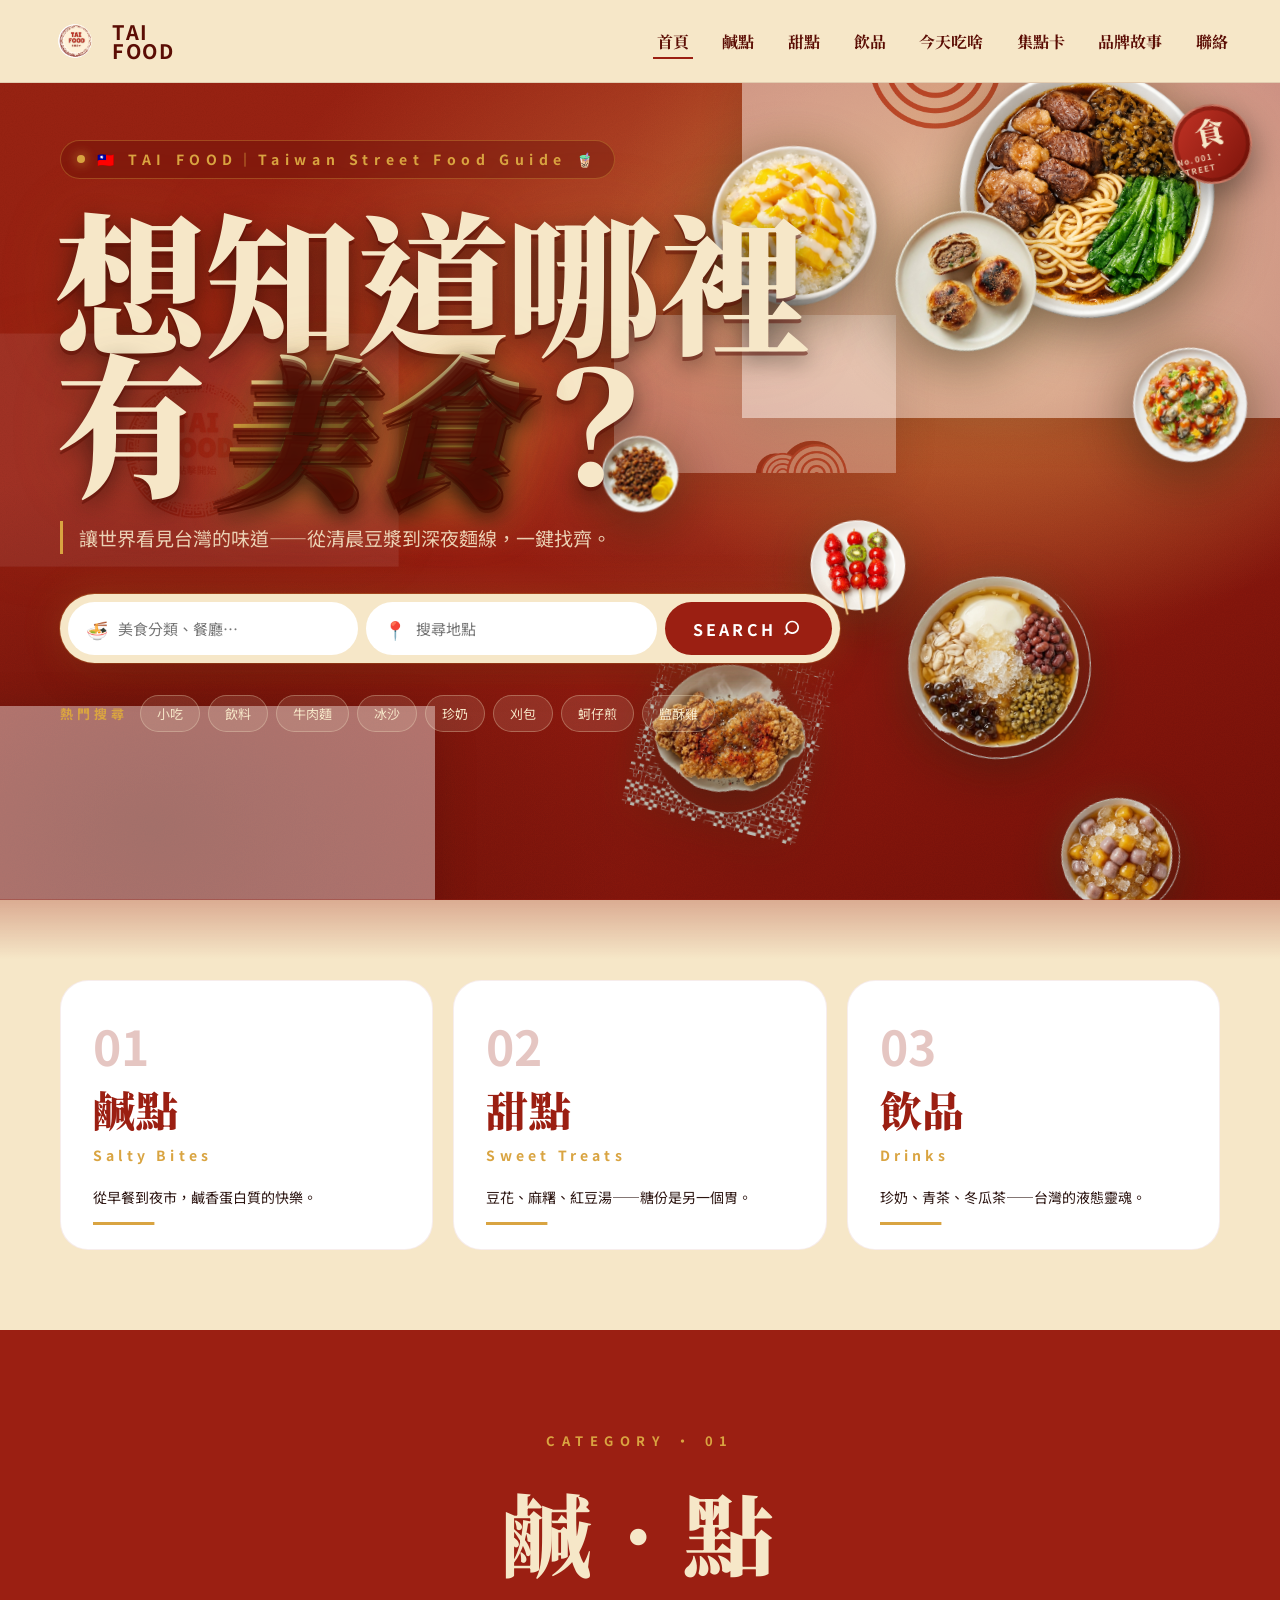
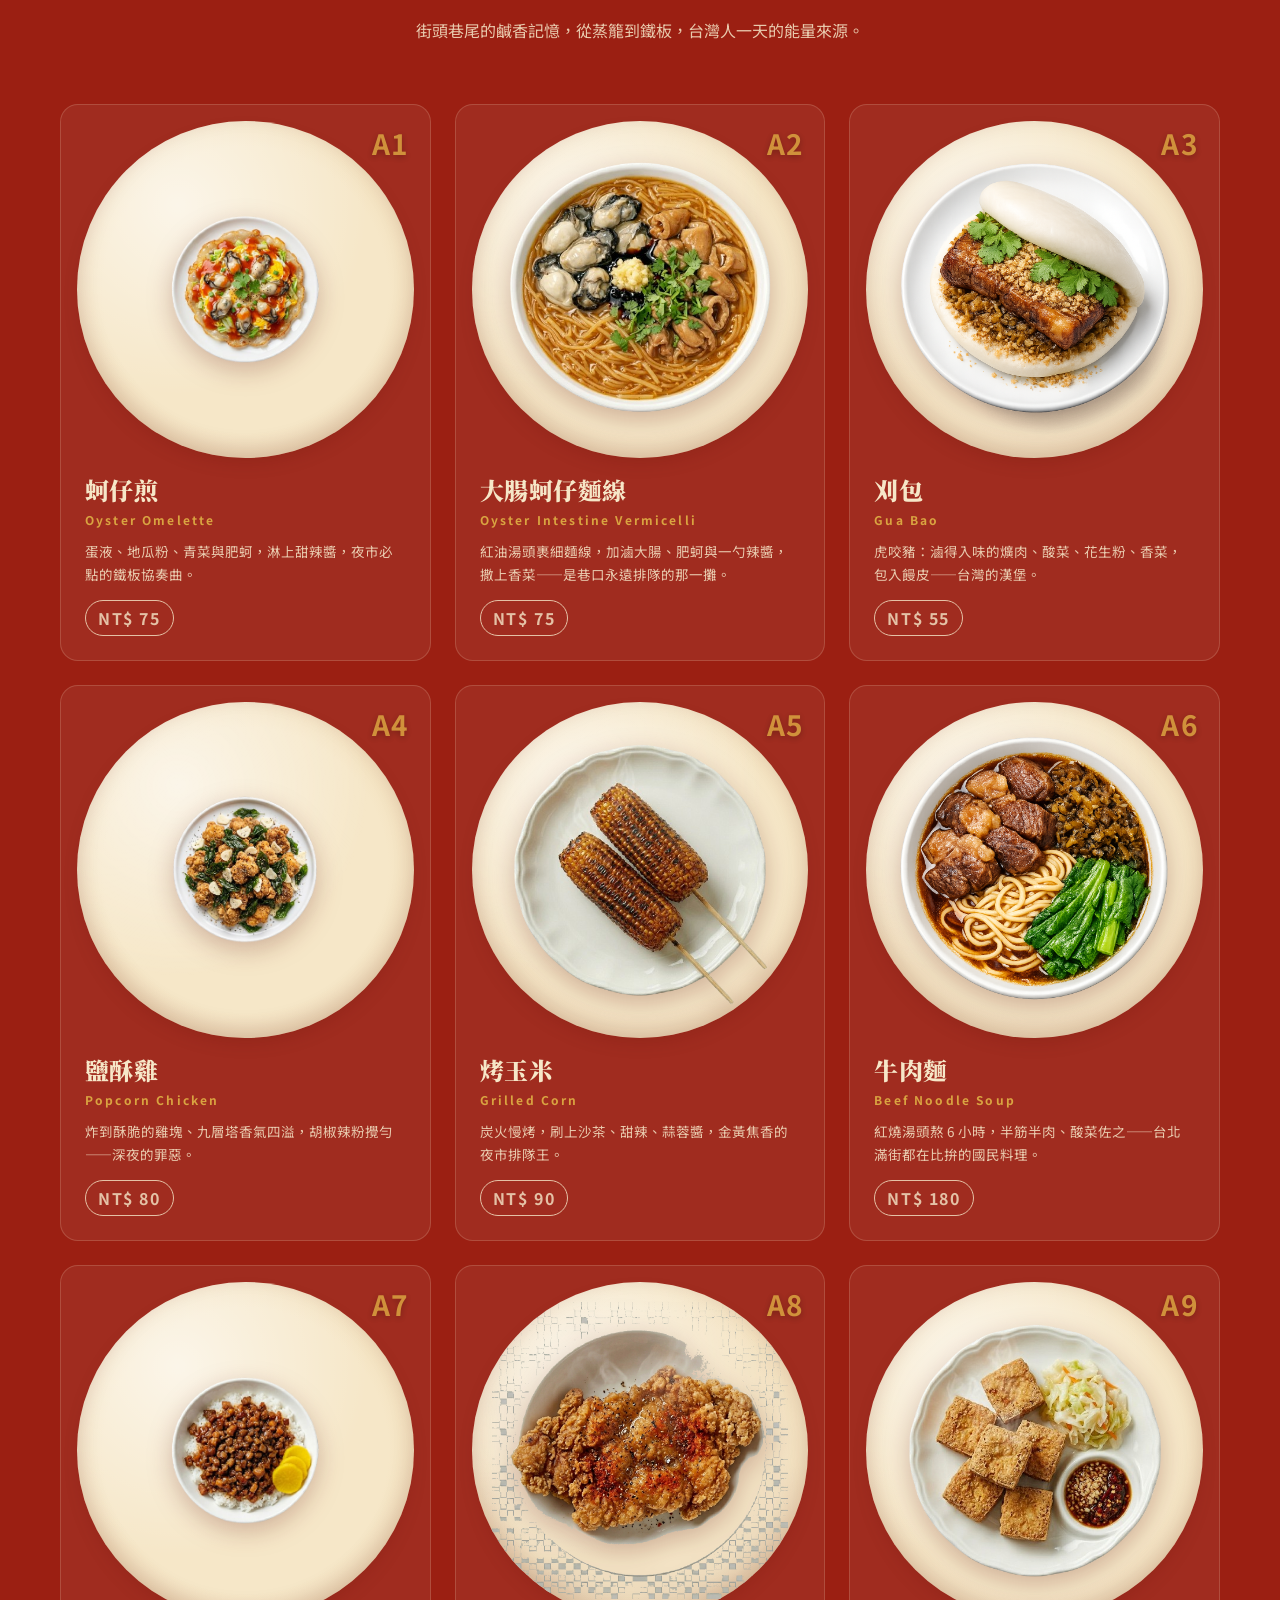
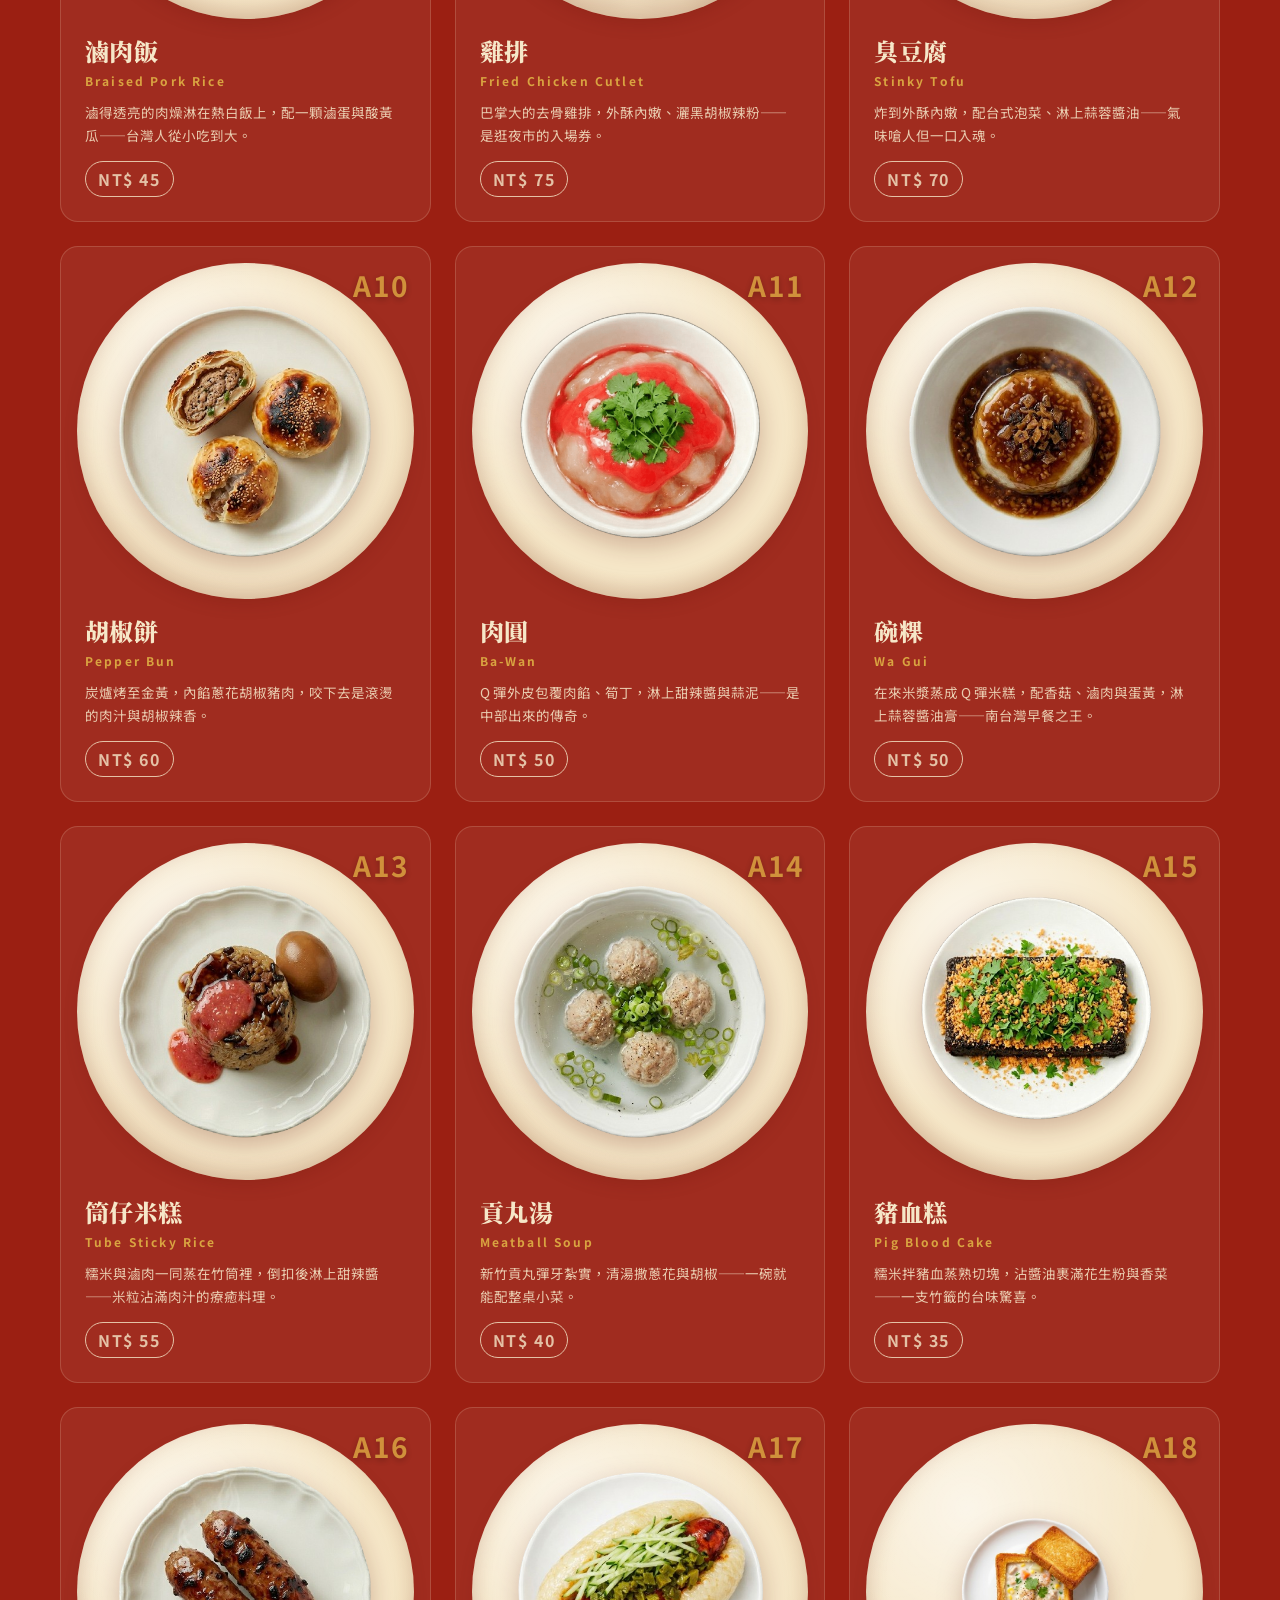
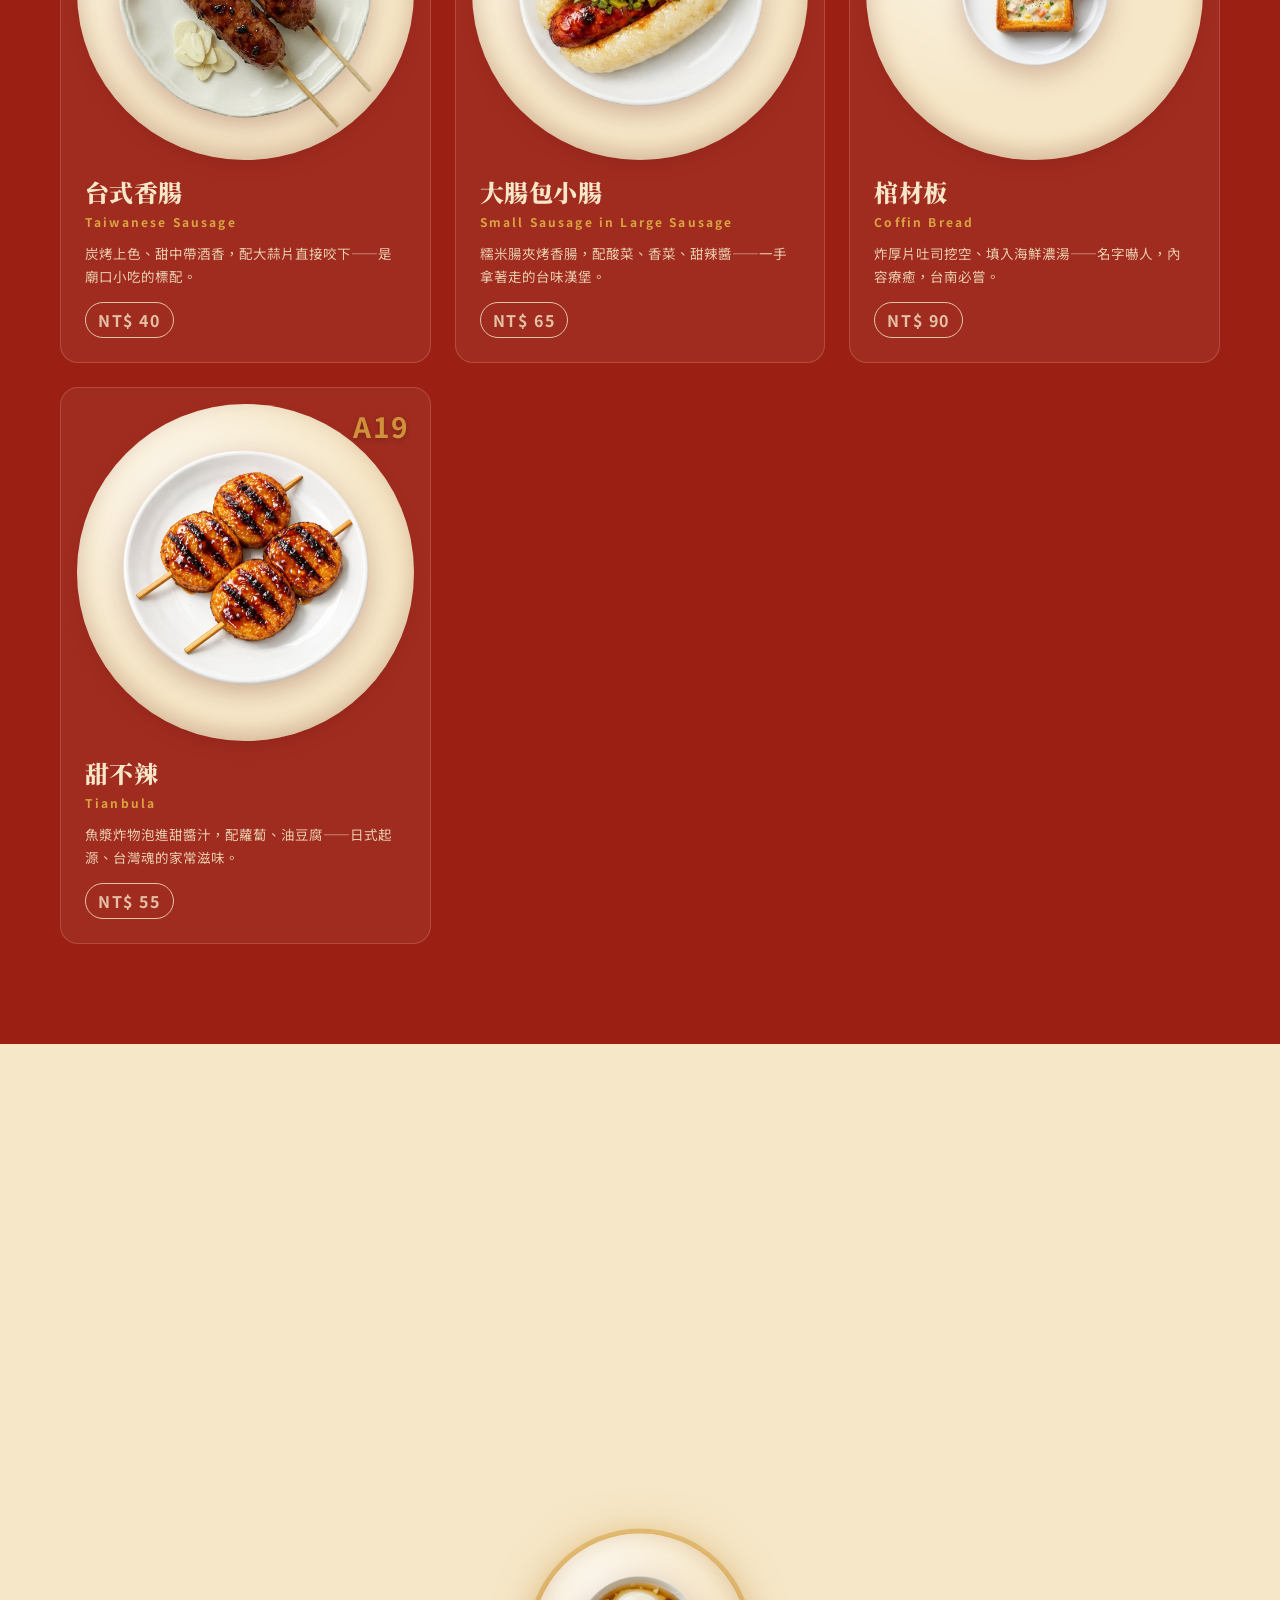
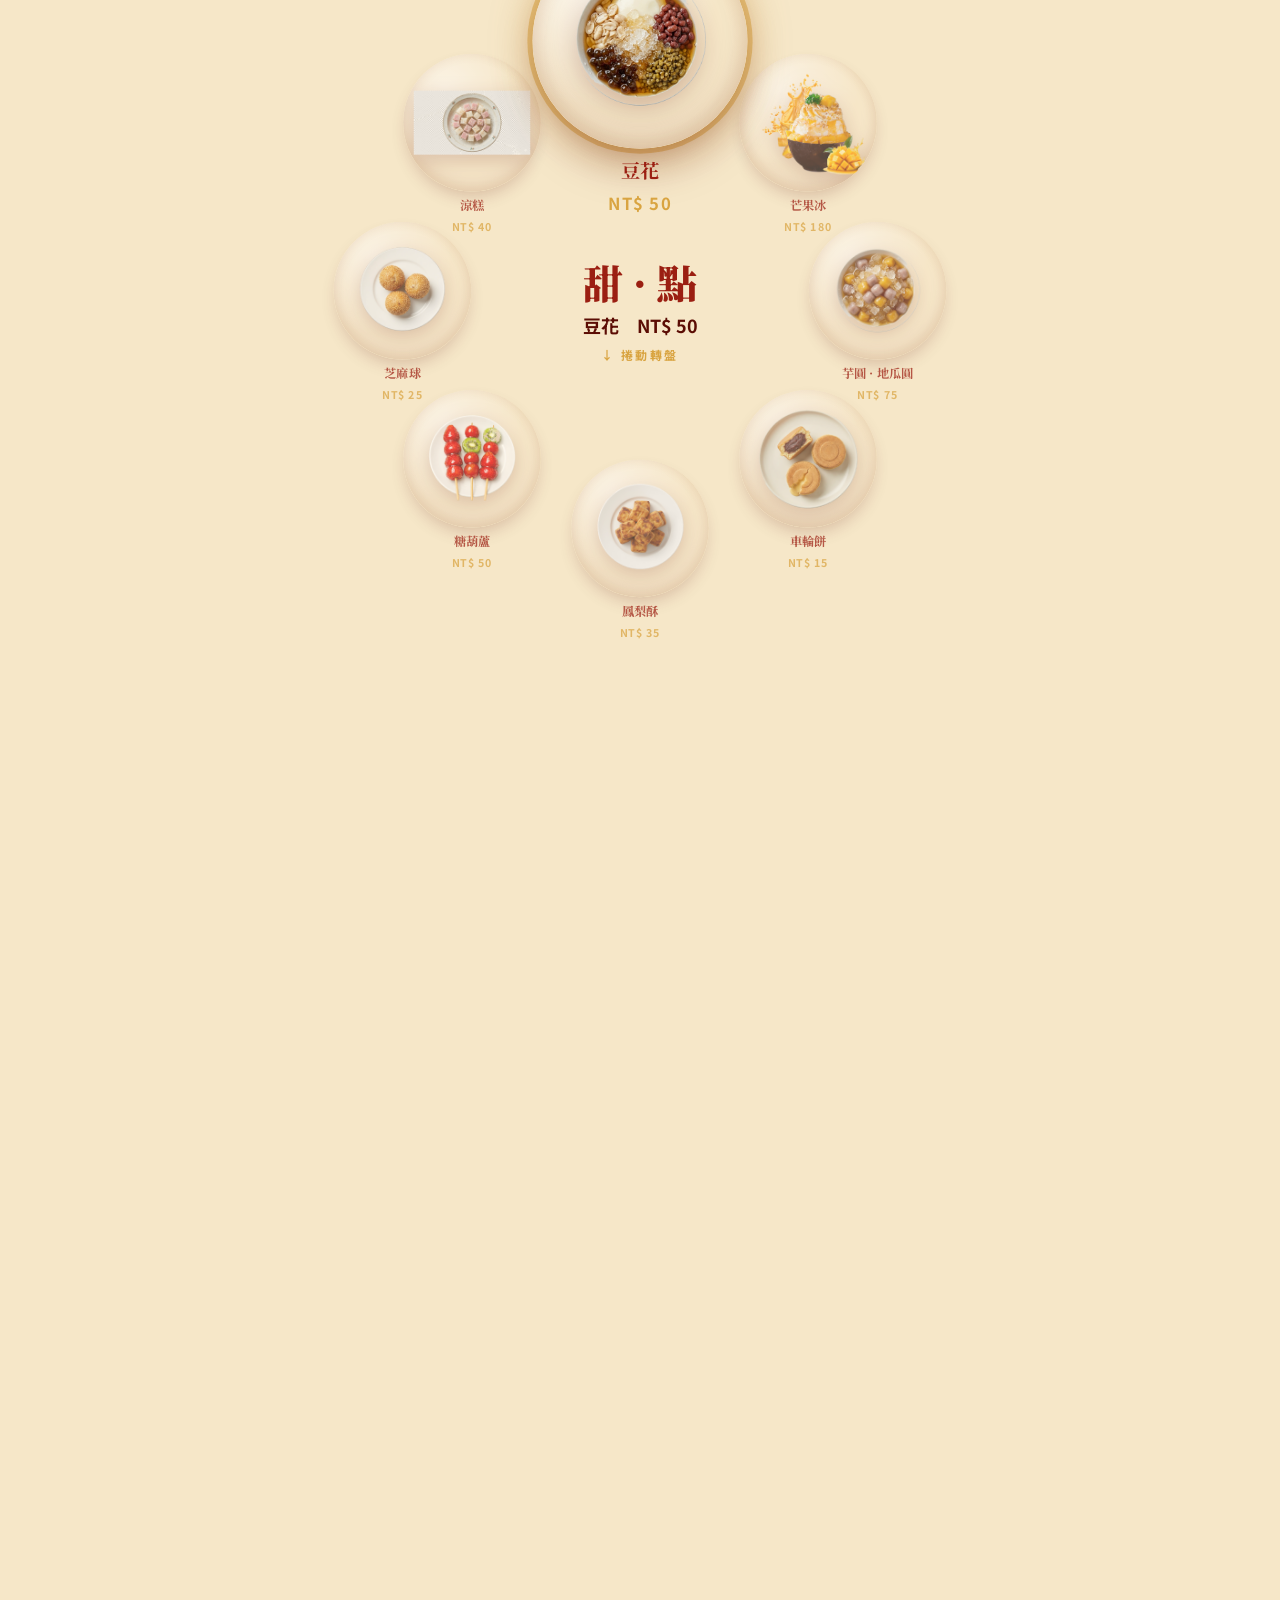
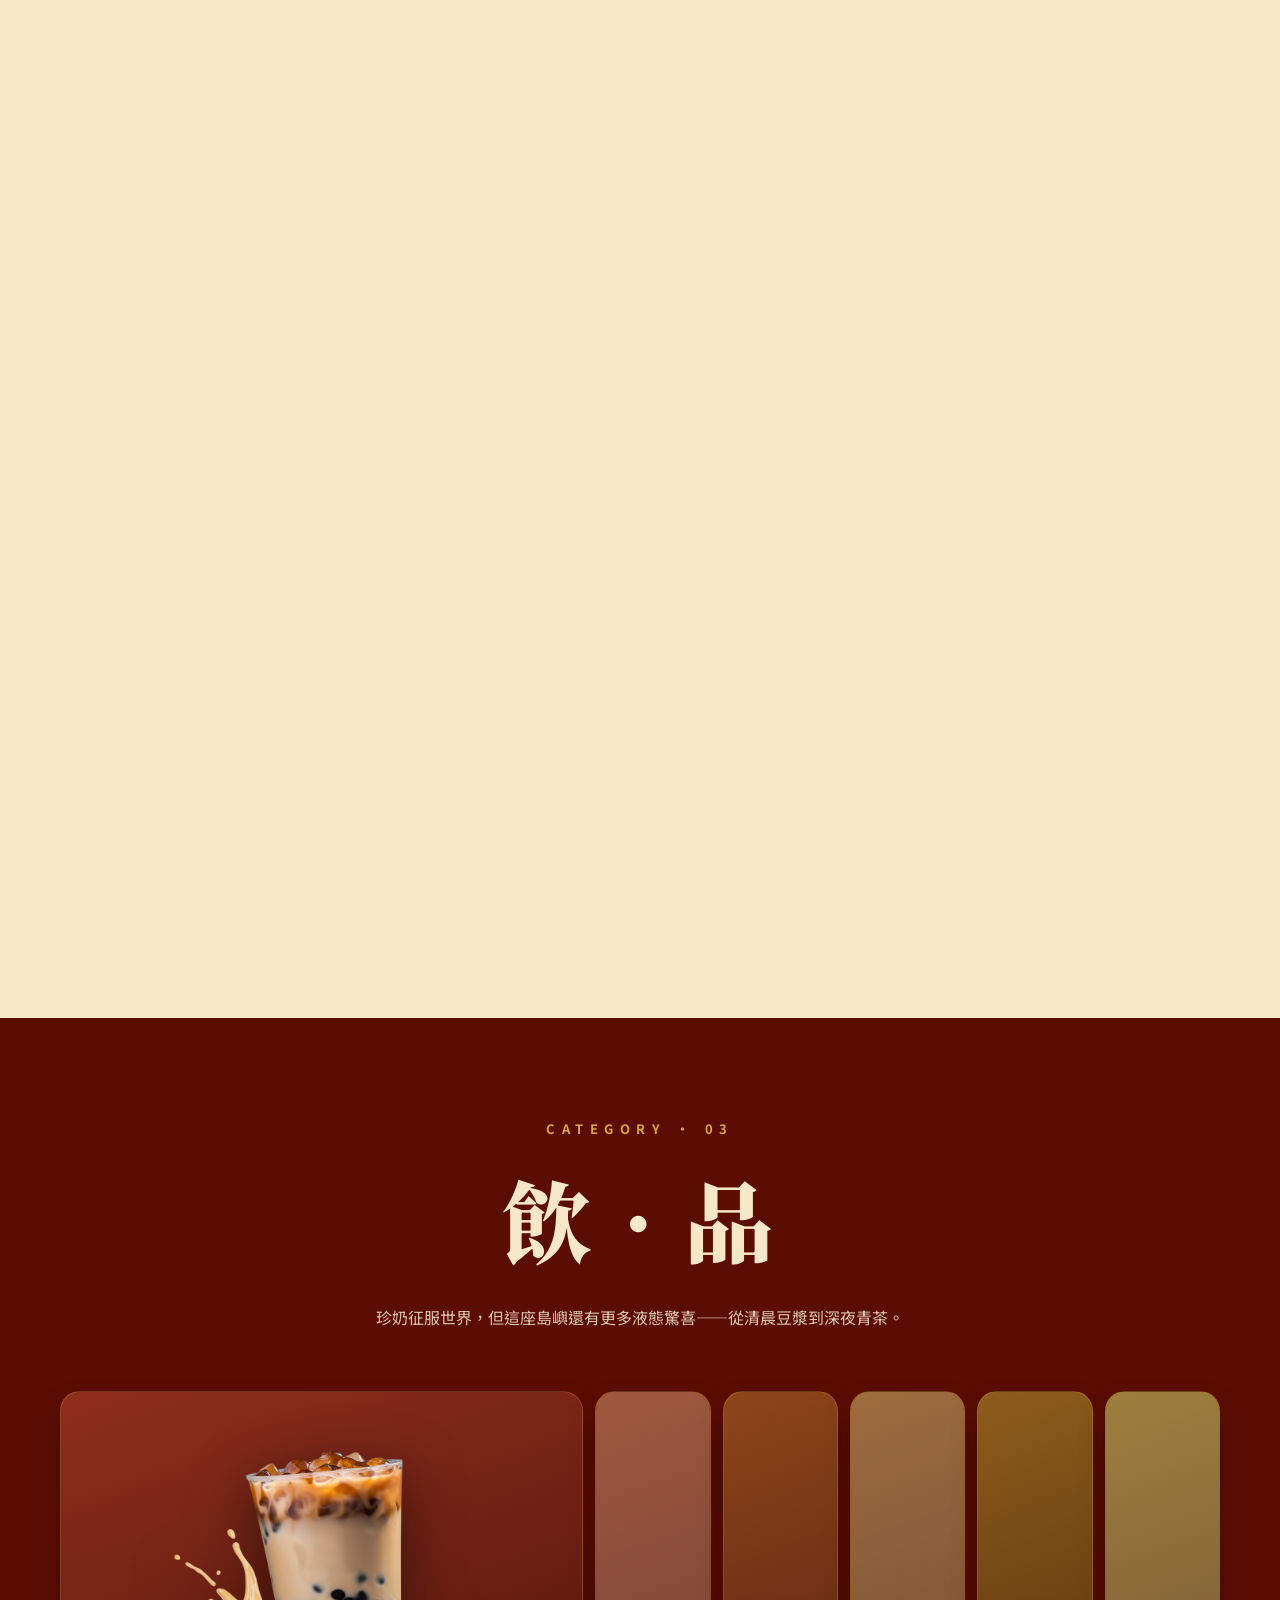
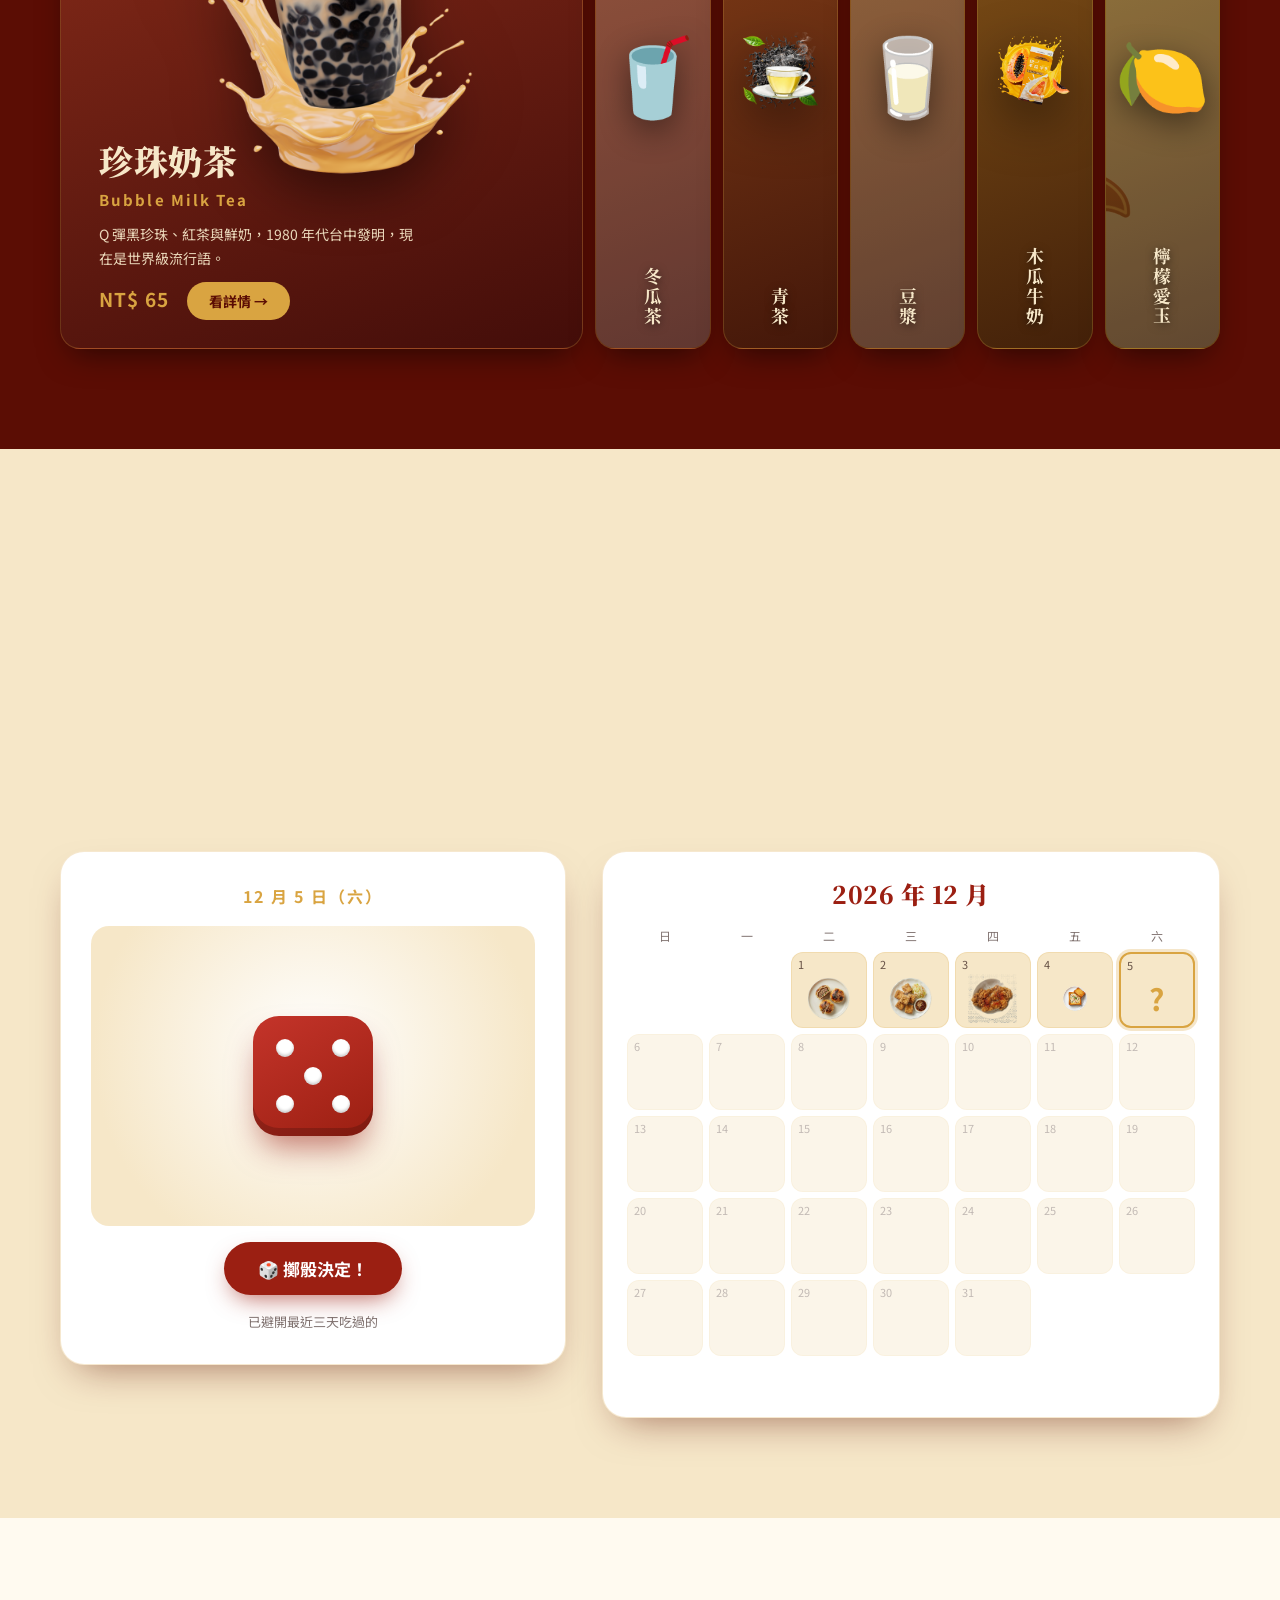
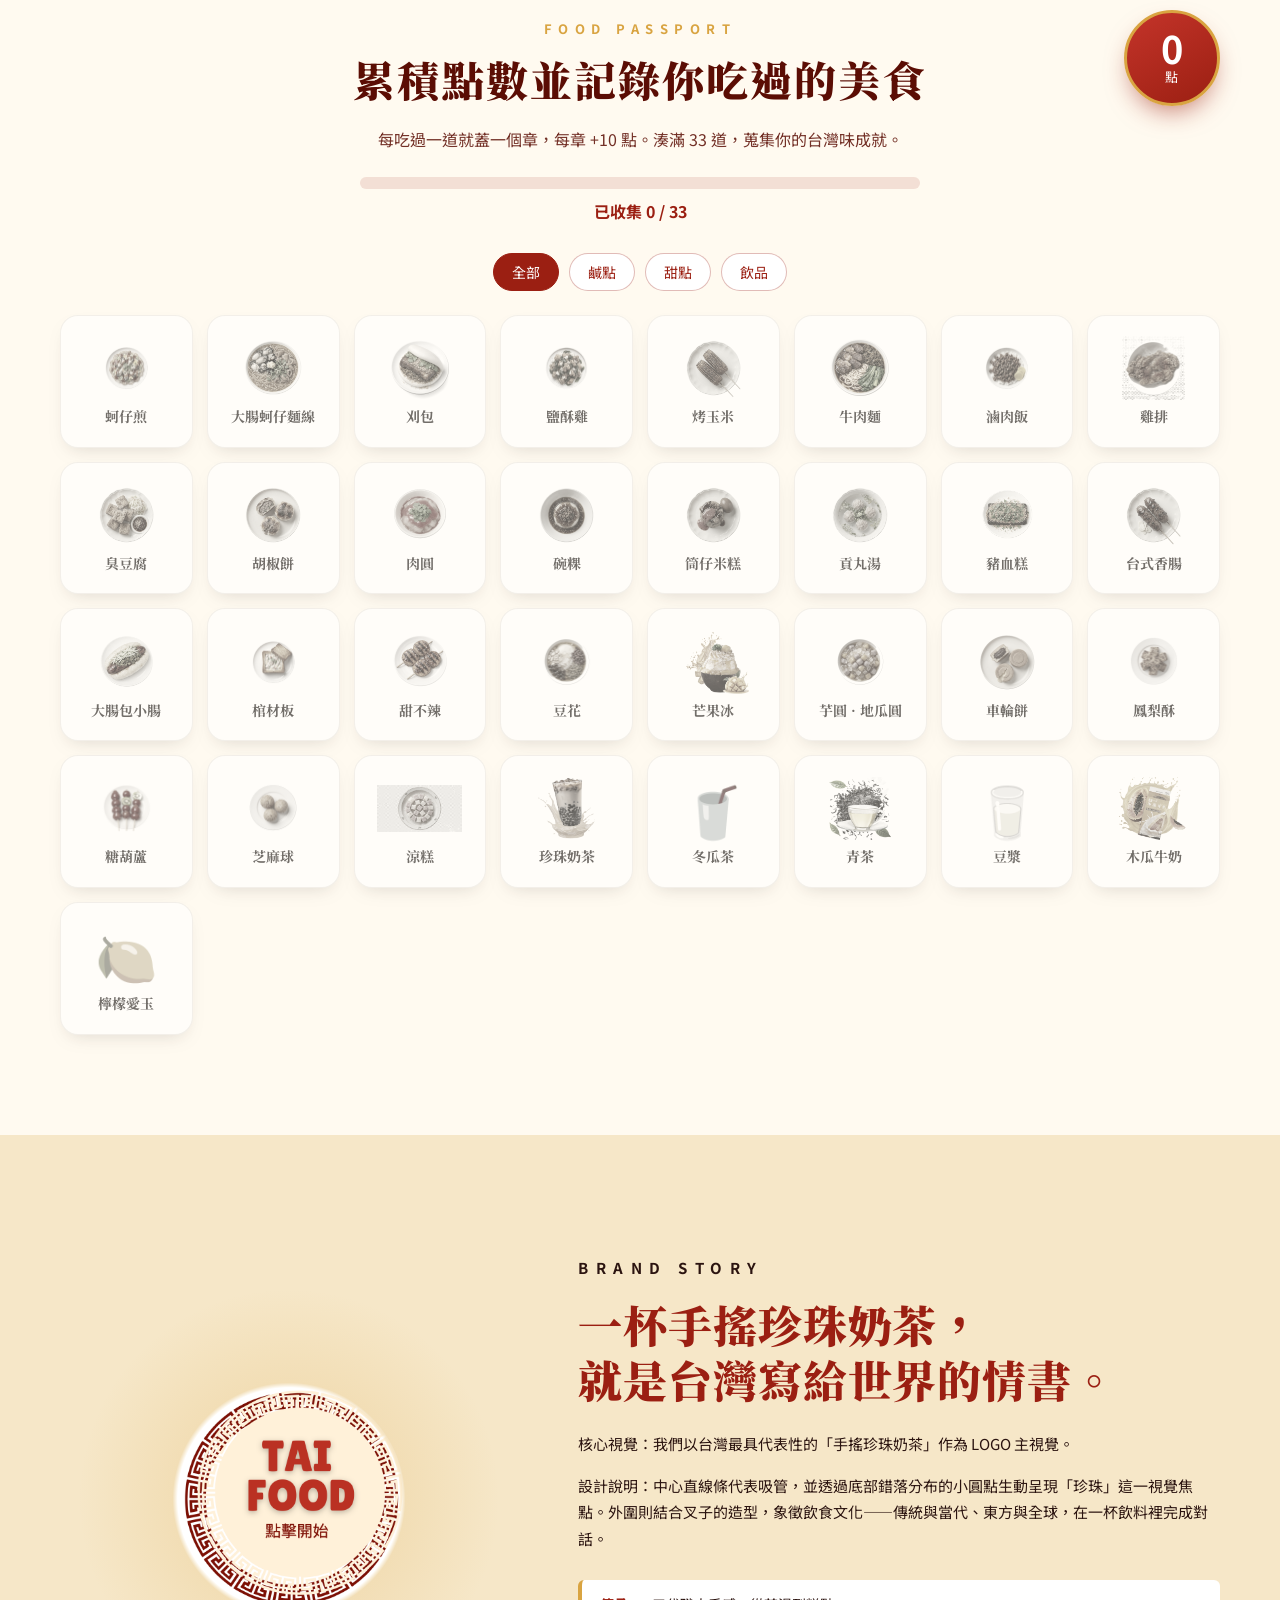
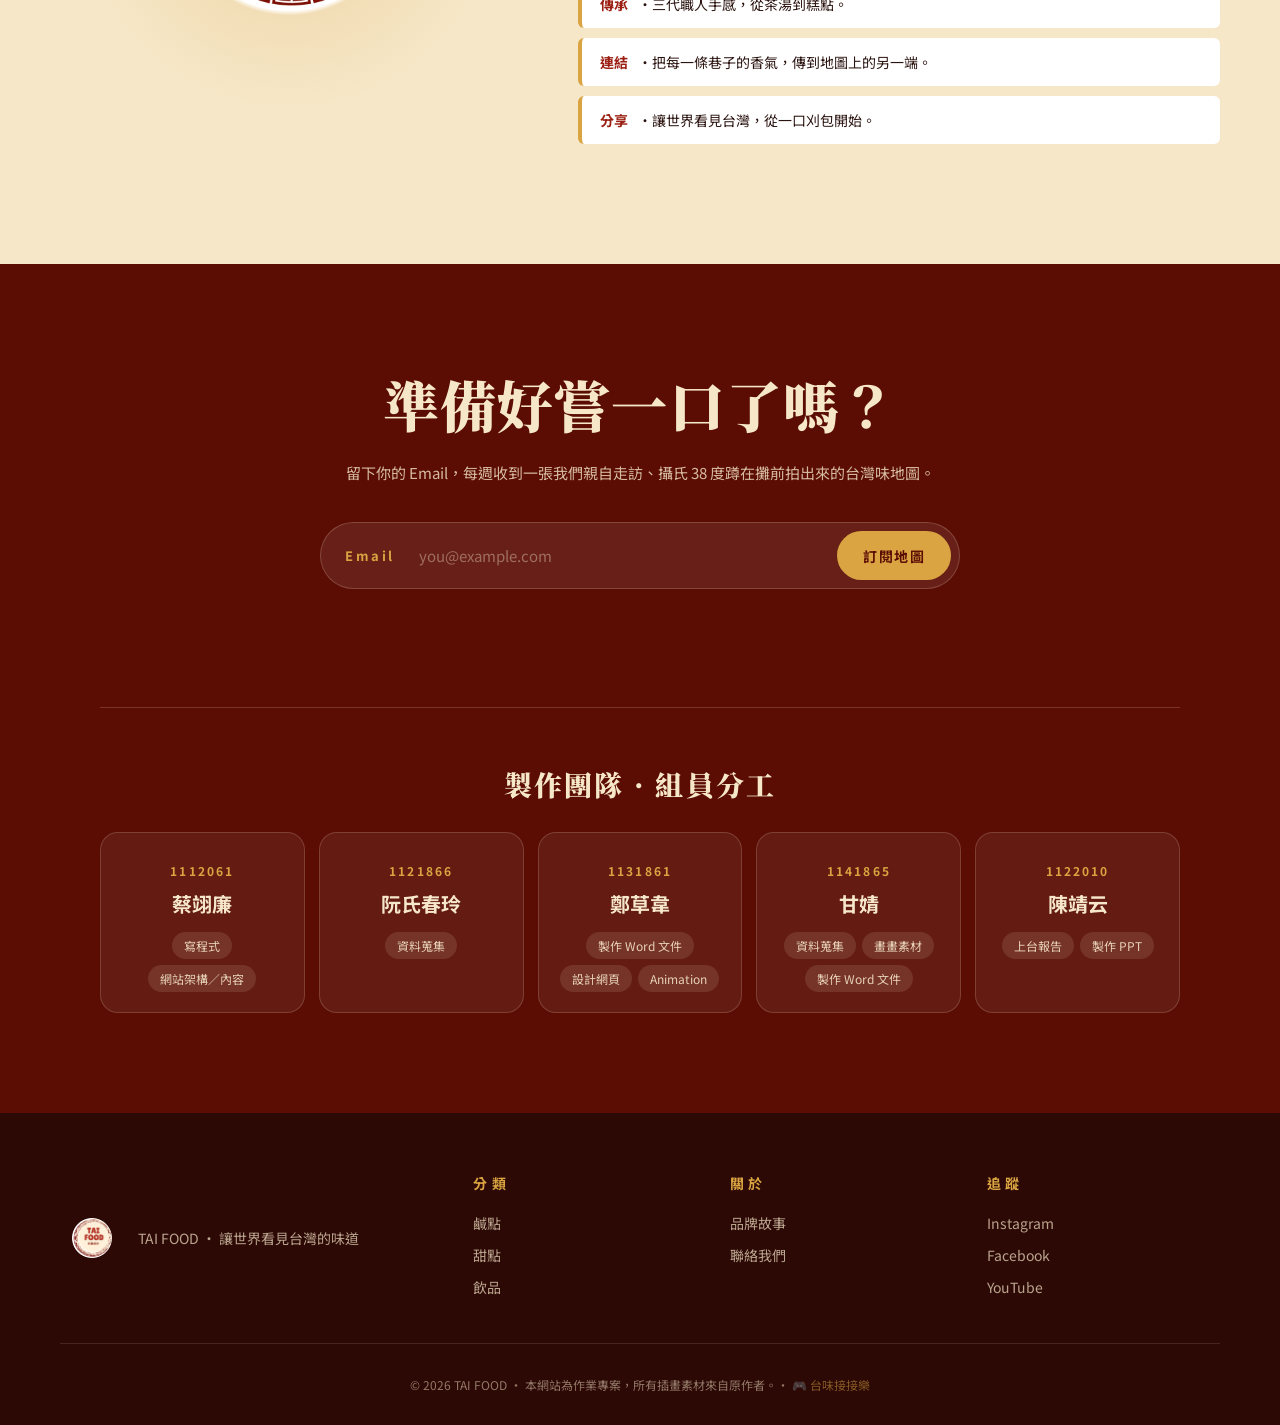
==== commit a262742e: "fix" ====
--- a/index.html
+++ b/index.html
@@ -7,7 +7,7 @@
 <meta name="description" content="TAI FOOD 是專為台灣街頭小吃打造的美食地圖，從鹹點、甜點到飲品，一鍵找到最對味的那一攤。" />
 <link rel="preconnect" href="https://fonts.googleapis.com" />
 <link rel="preconnect" href="https://fonts.gstatic.com" crossorigin />
-<link href="https://fonts.googleapis.com/css2?family=Bebas+Neue&family=Noto+Sans+TC:wght@400;500;700;900&family=Noto+Serif+TC:wght@700;900&display=swap" rel="stylesheet" />
+<link href="https://fonts.googleapis.com/css2?family=Noto+Sans+TC:wght@400;500;700;900&family=Noto+Serif+TC:wght@700;900&display=swap" rel="stylesheet" />
 <link rel="stylesheet" href="styles.css" />
 </head>
 <body>
@@ -300,6 +300,54 @@
       </form>
       <output id="contactOutput" class="contact__output" role="status" aria-live="polite"></output>
     </div>
+
+    <!-- 製作團隊 · 期末分工 -->
+    <div class="team" aria-label="組員與分工">
+      <h3 class="team__title">製作團隊 · 組員分工</h3>
+      <ul class="team__grid">
+        <li class="team__card">
+          <span class="team__id">1112061</span>
+          <strong class="team__name">蔡翊廉</strong>
+          <ul class="team__jobs">
+            <li>寫程式</li>
+            <li>網站架構／內容</li>
+          </ul>
+        </li>
+        <li class="team__card">
+          <span class="team__id">1121866</span>
+          <strong class="team__name">阮氏春玲</strong>
+          <ul class="team__jobs">
+            <li>資料蒐集</li>
+          </ul>
+        </li>
+        <li class="team__card">
+          <span class="team__id">1131861</span>
+          <strong class="team__name">鄭草韋</strong>
+          <ul class="team__jobs">
+            <li>製作 Word 文件</li>
+            <li>設計網頁</li>
+            <li>Animation</li>
+          </ul>
+        </li>
+        <li class="team__card">
+          <span class="team__id">1141865</span>
+          <strong class="team__name">甘婧</strong>
+          <ul class="team__jobs">
+            <li>資料蒐集</li>
+            <li>畫畫素材</li>
+            <li>製作 Word 文件</li>
+          </ul>
+        </li>
+        <li class="team__card">
+          <span class="team__id">1122010</span>
+          <strong class="team__name">陳靖云</strong>
+          <ul class="team__jobs">
+            <li>上台報告</li>
+            <li>製作 PPT</li>
+          </ul>
+        </li>
+      </ul>
+    </div>
   </section>
 
 </main>
--- a/styles.css
+++ b/styles.css
@@ -19,13 +19,16 @@
   --radius-sm:10px;
   --maxw:1240px;
   --ease:cubic-bezier(.22,1,.36,1);
+  /* 字型 token：全站只允許這兩種字型，禁止手寫 font-family */
+  --font-sans:"Noto Sans TC","PingFang TC","Microsoft JhengHei",sans-serif;
+  --font-serif:"Noto Serif TC","Noto Sans TC","PingFang TC",serif;
 }
 
 *,*::before,*::after{box-sizing:border-box}
 html{scroll-behavior:smooth;scroll-padding-top:84px}
 body{
   margin:0;
-  font-family:"Noto Sans TC","PingFang TC","Microsoft JhengHei",sans-serif;
+  font-family:var(--font-sans);
   color:var(--c-ink);
   background:var(--c-red);
   -webkit-font-smoothing:antialiased;
@@ -35,7 +38,7 @@
 a{color:inherit;text-decoration:none}
 button{font-family:inherit;cursor:pointer;border:0;background:none;color:inherit}
 input{font-family:inherit}
-h1,h2,h3,h4{font-family:"Noto Serif TC",serif;font-weight:900;letter-spacing:.02em;margin:0}
+h1,h2,h3,h4{font-family:var(--font-serif);font-weight:900;letter-spacing:.02em;margin:0}
 p{margin:0;line-height:1.75}
 ul{margin:0;padding:0;list-style:none}
 
@@ -66,7 +69,7 @@
   right:24px;bottom:24px;
   z-index:3;
   writing-mode:vertical-rl;
-  font-family:"Bebas Neue",sans-serif;
+  font-family:var(--font-sans);font-weight:700;
   letter-spacing:.4em;
   font-size:12px;
   color:rgba(255,255,255,.7);
@@ -93,6 +96,7 @@
 }
 .navbar.is-solid{
   background:rgba(246,231,200,.96);
+  -webkit-backdrop-filter:blur(10px);   /* Safari 18 以前需要前綴 */
   backdrop-filter:blur(10px);
   box-shadow:0 10px 30px -16px rgba(91,13,4,.35);
   padding-top:10px;padding-bottom:10px;
@@ -114,7 +118,7 @@
 }
 .navbar__brand img{width:54px;height:54px;filter:drop-shadow(0 3px 8px rgba(91,13,4,.25))}
 .navbar__brand-text{
-  font-family:"Bebas Neue",sans-serif;
+  font-family:var(--font-sans);font-weight:700;
   font-size:20px;
   line-height:.95;
   letter-spacing:.08em;
@@ -125,7 +129,7 @@
 .navbar__menu a{
   position:relative;
   color:var(--c-red-deep);
-  font-family:"Noto Serif TC",serif;
+  font-family:var(--font-serif);
   font-weight:700;
   font-size:16px;
   padding:8px 4px;
@@ -174,9 +178,9 @@
   position:absolute;
   top:-15vh; right:-10vw;
   width:90vh; height:90vh;
+  /* Safari 修正：移除 blur(20px) — 漸層本身已是軟邊，巨型模糊層每格重新點陣化是效能殺手 */
   background:
-    radial-gradient(circle, rgba(255,210,120,.55) 0%, rgba(217,164,65,.25) 30%, transparent 65%);
-  filter:blur(20px);
+    radial-gradient(circle, rgba(255,210,120,.55) 0%, rgba(217,164,65,.25) 30%, transparent 70%);
   z-index:0;
   animation:sunBreath 9s ease-in-out infinite;
   pointer-events:none;
@@ -193,6 +197,7 @@
   pointer-events:none;
   opacity:.18;
   mix-blend-mode:overlay;
+  transform:translateZ(0);   /* Safari 修正：自成合成層，避免 blend 拖著下方動畫層逐格重繪 */
   background-image:url("data:image/svg+xml;utf8,<svg xmlns='http://www.w3.org/2000/svg' width='200' height='200'><filter id='n'><feTurbulence type='fractalNoise' baseFrequency='.9' numOctaves='2' stitchTiles='stitch'/><feColorMatrix values='0 0 0 0 0 0 0 0 0 0 0 0 0 0 0 0 0 0 .5 0'/></filter><rect width='100%' height='100%' filter='url(%23n)'/></svg>");
 }
 
@@ -204,9 +209,10 @@
 .hero__ripple{
   position:absolute;
   filter:drop-shadow(0 8px 24px rgba(0,0,0,.35));
-  will-change:transform;
+  /* Safari 修正：視差走獨立的 translate 屬性，與 transform/動畫互不干擾 */
+  will-change:translate;
   --px:0px; --py:0px;
-  transform:translate3d(var(--px),var(--py),0);
+  translate:var(--px) var(--py);
 }
 .hero__ripple--1{top:8%;right:-6%;width:48%;opacity:.45}
 .hero__ripple--2{bottom:-12%;left:-8%;width:42%;opacity:.4}
@@ -221,14 +227,11 @@
   opacity:.08;
   pointer-events:none;
   --px:0px; --py:0px;
-  transform:translate(-10%,-50%) translate3d(var(--px),var(--py),0);
+  /* Safari 修正：視差改走 translate；移除 wmSpin（動畫 filter 會逐格全頁重繪，
+     且 opacity .08 下光暈脈動根本不可見，純浪費效能） */
+  translate:var(--px) var(--py);
+  transform:translate(-10%,-50%);
   filter:drop-shadow(0 0 40px rgba(217,164,65,.4));
-  animation:wmSpin 60s linear infinite;
-}
-@keyframes wmSpin{
-  0%{filter:drop-shadow(0 0 40px rgba(217,164,65,.3))}
-  50%{filter:drop-shadow(0 0 60px rgba(217,164,65,.55))}
-  100%{filter:drop-shadow(0 0 40px rgba(217,164,65,.3))}
 }
 
 /* ============================================================
@@ -241,12 +244,14 @@
   pointer-events:none;
   overflow:hidden;
 }
-/* 外層 div：接視差位移（JS 寫 --px/--py） */
+/* 外層 div：接視差位移（JS 寫 --px/--py）
+   Safari 修正：視差走獨立 translate 屬性；foodBoom keyframe 不再引用
+   會被 JS 高頻改寫的 --px/--py（WebKit 會因此反覆重算動畫 → 全部抖動） */
 .hero__food{
   position:absolute;
   --px:0px; --py:0px;
-  transform:translate3d(var(--px),var(--py),0);
-  will-change:transform;
+  translate:var(--px) var(--py);
+  will-change:translate;
   opacity:0;
   animation:foodBoom .9s var(--ease) var(--delay,0ms) forwards;
 }
@@ -260,6 +265,7 @@
   animation:foodFloat var(--float-dur,7s) ease-in-out var(--float-delay,0s) infinite;
   will-change:transform;
 }
+/* --from-x/--from-y 是靜態值（HTML 不會改寫），放 keyframe 安全 */
 @keyframes foodBoom{
   0%{
     opacity:0;
@@ -268,7 +274,7 @@
   60%{opacity:1}
   100%{
     opacity:1;
-    transform:translate3d(var(--px),var(--py),0) scale(1);
+    transform:none;
   }
 }
 @keyframes foodFloat{
@@ -317,13 +323,13 @@
   50%{transform:rotate(-8deg) scale(1.04)}
 }
 .hero__stamp-zh{
-  font-family:"Noto Serif TC",serif;
+  font-family:var(--font-serif);
   font-weight:900;
   font-size:30px;
   line-height:1;
 }
 .hero__stamp-en{
-  font-family:"Bebas Neue",sans-serif;
+  font-family:var(--font-sans);font-weight:700;
   font-size:8px;
   letter-spacing:.15em;
   margin-top:4px;
@@ -340,7 +346,7 @@
   display:inline-flex;
   align-items:center;
   gap:12px;
-  font-family:"Bebas Neue",sans-serif;
+  font-family:var(--font-sans);font-weight:700;
   letter-spacing:.4em;
   color:var(--c-gold);
   font-size:14px;
@@ -475,7 +481,7 @@
   background:var(--c-red);
   color:#fff;
   border-radius:999px;
-  font-family:"Bebas Neue",sans-serif;
+  font-family:var(--font-sans);font-weight:700;
   letter-spacing:.2em;
   font-size:16px;
   transition:background .2s, transform .2s;
@@ -490,7 +496,7 @@
   animation:heroFadeUp 1s var(--ease) 1.05s both;
 }
 .hero__tags-label{
-  font-family:"Bebas Neue",sans-serif;
+  font-family:var(--font-sans);font-weight:700;
   letter-spacing:.3em;
   color:var(--c-gold);
   font-size:13px;
@@ -534,7 +540,7 @@
   flex-wrap:wrap;gap:12px;margin-bottom:28px;
 }
 .results__head{
-  font-family:"Noto Serif TC",serif;
+  font-family:var(--font-serif);
   font-weight:900;
   font-size:clamp(22px,3vw,32px);
   color:var(--c-red);
@@ -578,7 +584,7 @@
 .rcard--drink{border-top-color:#5b8c5a}
 .rcard__top{display:flex;align-items:baseline;justify-content:space-between;gap:10px}
 .rcard__name{
-  font-family:"Noto Serif TC",serif;
+  font-family:var(--font-serif);
   font-weight:700;font-size:20px;color:var(--c-ink);
 }
 .rcard__price{color:var(--c-gold);font-weight:700;letter-spacing:.05em}
@@ -711,14 +717,14 @@
   .assemble.is-playing .assemble__piece{animation:none;opacity:0}
 }
 
-.dhero__num{font-family:"Bebas Neue",sans-serif;letter-spacing:.2em;color:var(--c-gold);font-size:16px}
-.dhero__name{font-family:"Noto Serif TC",serif;font-weight:900;font-size:clamp(34px,6vw,56px);color:var(--c-red);line-height:1.05;margin-top:2px}
-.dhero__en{font-family:"Bebas Neue",sans-serif;letter-spacing:.16em;color:var(--c-gold);font-size:18px;margin-top:6px}
+.dhero__num{font-family:var(--font-sans);font-weight:700;letter-spacing:.2em;color:var(--c-gold);font-size:16px}
+.dhero__name{font-family:var(--font-serif);font-weight:900;font-size:clamp(34px,6vw,56px);color:var(--c-red);line-height:1.05;margin-top:2px}
+.dhero__en{font-family:var(--font-sans);font-weight:700;letter-spacing:.16em;color:var(--c-gold);font-size:18px;margin-top:6px}
 .dhero__meta{display:flex;align-items:center;gap:12px;margin:18px 0}
 .dcat{padding:5px 16px;border-radius:999px;font-size:13px;font-weight:700;color:#fff;background:var(--c-red)}
 .dcat--sweet{background:#e0894d}
 .dcat--drink{background:#5b8c5a}
-.dprice{font-family:"Bebas Neue",sans-serif;font-size:24px;color:var(--c-ink);letter-spacing:.05em}
+.dprice{font-family:var(--font-sans);font-weight:700;font-size:24px;color:var(--c-ink);letter-spacing:.05em}
 .dhero__desc{font-size:16px;line-height:1.9;color:var(--c-ink)}
 .dhero__tags{display:flex;flex-wrap:wrap;gap:8px;margin-top:18px}
 .dchip{background:rgba(196,52,38,.08);color:var(--c-red);padding:4px 12px;border-radius:999px;font-size:12px}
@@ -726,7 +732,7 @@
 /* 區塊 */
 .dsec{margin-top:48px}
 .dsec__h{
-  font-family:"Noto Serif TC",serif;font-weight:900;font-size:clamp(22px,3vw,28px);
+  font-family:var(--font-serif);font-weight:900;font-size:clamp(22px,3vw,28px);
   color:var(--c-ink);display:inline-block;
   padding-bottom:10px;border-bottom:3px solid var(--c-gold);margin-bottom:24px;
 }
@@ -765,12 +771,12 @@
 .drel__media img{width:84%;height:84%;object-fit:contain}
 .drel__emoji{font-size:74px;line-height:1}
 .drel__name{font-weight:700;font-size:15px}
-.drel__price{font-family:"Bebas Neue",sans-serif;color:var(--c-gold);font-size:14px;letter-spacing:.08em}
+.drel__price{font-family:var(--font-sans);font-weight:700;color:var(--c-gold);font-size:14px;letter-spacing:.08em}
 
 /* 找不到 */
 .ddetail__notfound{text-align:center;padding:60px 20px}
 .ddetail__notfound-emoji{font-size:80px}
-.ddetail__notfound h1{font-family:"Noto Serif TC",serif;color:var(--c-red);font-size:32px;margin:14px 0 8px}
+.ddetail__notfound h1{font-family:var(--font-serif);color:var(--c-red);font-size:32px;margin:14px 0 8px}
 .ddetail__notfound p{color:var(--c-ink);opacity:.8;margin-bottom:20px}
 .ddetail__cta{
   display:inline-block;padding:12px 26px;border-radius:999px;
@@ -838,7 +844,7 @@
 }
 .pillar:hover::after{transform:scaleX(1)}
 .pillar__num{
-  font-family:"Bebas Neue",sans-serif;
+  font-family:var(--font-sans);font-weight:700;
   font-size:48px;
   color:var(--c-red);
   opacity:.25;
@@ -850,7 +856,7 @@
   color:var(--c-red);
 }
 .pillar p{
-  font-family:"Bebas Neue",sans-serif;
+  font-family:var(--font-sans);font-weight:700;
   letter-spacing:.3em;
   color:var(--c-gold);
   font-size:14px;
@@ -875,7 +881,7 @@
   text-align:center;
 }
 .cat__eyebrow{
-  font-family:"Bebas Neue",sans-serif;
+  font-family:var(--font-sans);font-weight:700;
   letter-spacing:.5em;
   font-size:13px;
   color:var(--c-gold);
@@ -926,7 +932,7 @@
   z-index:1;pointer-events:none;
 }
 .tt-hub__label{
-  display:block;font-family:"Noto Serif TC",serif;font-weight:900;
+  display:block;font-family:var(--font-serif);font-weight:900;
   font-size:clamp(26px,4vw,40px);line-height:1;
 }
 .tt-hub__name{
@@ -936,7 +942,7 @@
 }
 .tt-hub__hint{
   display:block;margin-top:8px;
-  font-family:"Bebas Neue",sans-serif;letter-spacing:.2em;font-size:12px;color:var(--c-gold);
+  font-family:var(--font-sans);font-weight:700;letter-spacing:.2em;font-size:12px;color:var(--c-gold);
 }
 
 /* 盤子：三層 transform — 定位上盤 / 反轉正立 / 聚焦放大 */
@@ -977,8 +983,8 @@
 }
 .tt-plate__disc img{width:84%;height:84%;object-fit:contain;filter:drop-shadow(0 8px 12px rgba(91,13,4,.25))}
 .tt-plate__disc--emoji span{font-size:clamp(48px,7vw,72px);line-height:1}
-.tt-plate__name{font-family:"Noto Serif TC",serif;font-weight:700;font-size:15px;color:var(--c-red)}
-.tt-plate__price{font-family:"Bebas Neue",sans-serif;letter-spacing:.06em;font-size:13px;color:var(--c-gold)}
+.tt-plate__name{font-family:var(--font-serif);font-weight:700;font-size:15px;color:var(--c-red)}
+.tt-plate__price{font-family:var(--font-sans);font-weight:700;letter-spacing:.06em;font-size:13px;color:var(--c-gold)}
 
 @media (max-width:760px){
   .tt-track{height:260vh}
@@ -1048,7 +1054,7 @@
 .panel__label{
   position:absolute;left:50%;bottom:22px;transform:translateX(-50%);
   z-index:2;writing-mode:vertical-rl;letter-spacing:.12em;white-space:nowrap;
-  font-family:"Noto Serif TC",serif;font-weight:700;font-size:clamp(15px,1.4vw,19px);
+  font-family:var(--font-serif);font-weight:700;font-size:clamp(15px,1.4vw,19px);
   color:var(--c-cream);text-shadow:0 2px 8px rgba(0,0,0,.55);
   transition:opacity .3s var(--ease);
 }
@@ -1063,10 +1069,10 @@
   transition:opacity .4s .15s var(--ease), transform .4s .15s var(--ease);
 }
 .panel.is-active .panel__body{opacity:1;transform:none;pointer-events:auto}
-.panel__name{font-family:"Noto Serif TC",serif;font-weight:900;font-size:clamp(24px,3vw,34px);white-space:nowrap}
-.panel__en{font-family:"Bebas Neue",sans-serif;letter-spacing:.14em;color:var(--c-gold);font-size:15px;margin-top:2px}
+.panel__name{font-family:var(--font-serif);font-weight:900;font-size:clamp(24px,3vw,34px);white-space:nowrap}
+.panel__en{font-family:var(--font-sans);font-weight:700;letter-spacing:.14em;color:var(--c-gold);font-size:15px;margin-top:2px}
 .panel__desc{font-size:14px;line-height:1.7;margin:10px 0 12px;max-width:40ch;opacity:.92}
-.panel__price{font-family:"Bebas Neue",sans-serif;font-size:19px;color:var(--c-gold);letter-spacing:.06em}
+.panel__price{font-family:var(--font-sans);font-weight:700;font-size:19px;color:var(--c-gold);letter-spacing:.06em}
 .panel__cta{
   display:inline-block;margin-left:14px;
   padding:9px 22px;border-radius:999px;
@@ -1117,7 +1123,7 @@
   box-shadow:var(--shadow-card);border:1px solid rgba(217,164,65,.25);
   text-align:center;display:flex;flex-direction:column;align-items:center;gap:16px;
 }
-.roller__date{font-family:"Bebas Neue",sans-serif;letter-spacing:.12em;color:var(--c-gold);font-size:16px}
+.roller__date{font-family:var(--font-sans);font-weight:700;letter-spacing:.12em;color:var(--c-gold);font-size:16px}
 .roller__stage{
   width:100%;min-height:300px;
   display:flex;align-items:center;justify-content:center;
@@ -1153,8 +1159,8 @@
 .roller__media--spin{width:170px;height:170px;animation:resultPop .15s var(--ease)}
 .roller__img{width:86%;height:86%;object-fit:contain;filter:drop-shadow(0 10px 16px rgba(91,13,4,.3))}
 .roller__emoji{font-size:clamp(80px,14vw,104px);line-height:1}
-.roller__name{font-family:"Noto Serif TC",serif;font-weight:900;font-size:clamp(26px,3vw,32px);color:var(--c-red)}
-.roller__sub{font-family:"Bebas Neue",sans-serif;letter-spacing:.06em;color:var(--c-gold);font-size:16px}
+.roller__name{font-family:var(--font-serif);font-weight:900;font-size:clamp(26px,3vw,32px);color:var(--c-red)}
+.roller__sub{font-family:var(--font-sans);font-weight:700;letter-spacing:.06em;color:var(--c-gold);font-size:16px}
 .roller__cta{margin-top:6px;padding:8px 20px;border-radius:999px;background:var(--c-gold);color:var(--c-red-deep);font-weight:700;font-size:14px}
 
 .roller__btn{
@@ -1169,7 +1175,7 @@
 
 /* 月曆 */
 .daily__cal{background:#fff;border-radius:24px;padding:24px;box-shadow:var(--shadow-card);border:1px solid rgba(217,164,65,.25)}
-.cal__title{font-family:"Noto Serif TC",serif;font-weight:900;font-size:24px;color:var(--c-red);text-align:center;margin-bottom:16px}
+.cal__title{font-family:var(--font-serif);font-weight:900;font-size:24px;color:var(--c-red);text-align:center;margin-bottom:16px}
 .cal__weekdays{display:grid;grid-template-columns:repeat(7,1fr);gap:6px;margin-bottom:8px}
 .cal__weekdays span{text-align:center;font-size:12px;color:var(--c-ink);opacity:.6}
 .cal__grid{display:grid;grid-template-columns:repeat(7,1fr);gap:6px}
@@ -1186,7 +1192,7 @@
 .cal__thumb{width:74%;height:74%;display:flex;align-items:center;justify-content:center}
 .cal__thumb img{width:100%;height:100%;object-fit:contain}
 .cal__emoji{font-size:clamp(16px,2.4vw,26px);line-height:1}
-.cal__q{font-family:"Bebas Neue",sans-serif;font-weight:700;font-size:clamp(20px,3vw,30px);color:var(--c-gold)}
+.cal__q{font-family:var(--font-sans);font-weight:700;font-size:clamp(20px,3vw,30px);color:var(--c-gold)}
 .cal__cell.is-today{border:2px solid var(--c-gold);box-shadow:0 0 0 3px rgba(217,164,65,.28)}
 .cal__caption{text-align:center;margin-top:14px;color:var(--c-red);font-weight:700;min-height:1.4em}
 
@@ -1221,7 +1227,7 @@
   background:linear-gradient(150deg,#c4342a,#9b1f12);color:#fff;
   border:3px solid var(--c-gold);box-shadow:0 12px 26px -8px rgba(155,31,18,.6);
 }
-.pscore__num{font-family:"Bebas Neue",sans-serif;font-size:38px;line-height:1}
+.pscore__num{font-family:var(--font-sans);font-weight:700;font-size:38px;line-height:1}
 .pscore__label{font-size:13px;letter-spacing:.1em}
 
 .passport__bar{max-width:560px;margin:24px auto 28px;text-align:center}
@@ -1248,7 +1254,7 @@
 .pcard__media{width:74%;height:62%;display:flex;align-items:center;justify-content:center}
 .pcard__media img{width:100%;height:100%;object-fit:contain}
 .pcard__emoji{font-size:clamp(34px,5vw,50px);line-height:1}
-.pcard__name{font-family:"Noto Serif TC",serif;font-weight:700;font-size:14px;color:var(--c-ink);text-align:center}
+.pcard__name{font-family:var(--font-serif);font-weight:700;font-size:14px;color:var(--c-ink);text-align:center}
 .pcard__stamp{
   position:absolute;top:8px;right:8px;
   background:var(--c-red);color:#fff;font-size:11px;font-weight:700;
@@ -1348,7 +1354,7 @@
   position:absolute;
   top:18px;right:20px;
   z-index:2;
-  font-family:"Bebas Neue",sans-serif;
+  font-family:var(--font-sans);font-weight:700;
   font-size:28px;
   letter-spacing:.05em;
   color:var(--c-gold);
@@ -1367,7 +1373,7 @@
 }
 .cat--sweet .dish h3{color:var(--c-red)}
 .dish__sub{
-  font-family:"Bebas Neue",sans-serif;
+  font-family:var(--font-sans);font-weight:700;
   letter-spacing:.18em;
   font-size:12px;
   color:var(--c-gold);
@@ -1382,7 +1388,7 @@
 }
 .dish__price{
   align-self:flex-start;
-  font-family:"Bebas Neue",sans-serif;
+  font-family:var(--font-sans);font-weight:700;
   font-size:16px;
   letter-spacing:.1em;
   padding:5px 12px;
@@ -1429,7 +1435,7 @@
   color:var(--c-red-deep);
 }
 .story__eyebrow{
-  font-family:"Bebas Neue",sans-serif;
+  font-family:var(--font-sans);font-weight:700;
   letter-spacing:.5em;
   color:var(--c-gold);
   font-size:14px;
@@ -1490,7 +1496,7 @@
 .contact__field{flex:1;display:flex;align-items:center}
 .contact__field span{
   padding:0 16px;
-  font-family:"Bebas Neue",sans-serif;
+  font-family:var(--font-sans);font-weight:700;
   letter-spacing:.2em;
   color:var(--c-gold);
   font-size:13px;
@@ -1523,6 +1529,69 @@
   color:var(--c-gold);
 }
 
+/* ── 製作團隊 · 組員分工 ── */
+.team{
+  max-width:1080px;
+  margin:80px auto 0;
+  padding-top:56px;
+  border-top:1px solid rgba(246,231,200,.18);
+}
+.team__title{
+  font-size:clamp(20px,2.5vw,28px);
+  color:var(--c-cream);
+  margin-bottom:28px;
+  letter-spacing:.08em;
+}
+.team__grid{
+  list-style:none;
+  display:grid;
+  grid-template-columns:repeat(auto-fit,minmax(170px,1fr));
+  gap:14px;
+  padding:0;
+}
+.team__card{
+  background:rgba(255,255,255,.06);
+  border:1px solid rgba(246,231,200,.18);
+  border-radius:18px;
+  padding:24px 16px 20px;
+  text-align:center;
+  transition:transform .25s, background .25s, border-color .25s;
+}
+.team__card:hover{
+  transform:translateY(-4px);
+  background:rgba(255,255,255,.1);
+  border-color:rgba(246,231,200,.4);
+}
+.team__id{
+  font-family:var(--font-sans);
+  font-weight:700;
+  font-size:12px;
+  letter-spacing:.18em;
+  color:var(--c-gold);
+}
+.team__name{
+  display:block;
+  font-size:20px;
+  color:var(--c-cream);
+  margin:8px 0 14px;
+}
+.team__jobs{
+  list-style:none;
+  display:flex;
+  flex-wrap:wrap;
+  justify-content:center;
+  gap:6px;
+  padding:0;
+}
+.team__jobs li{
+  font-size:12px;
+  padding:5px 12px;
+  border-radius:999px;
+  background:rgba(246,231,200,.12);
+  color:rgba(246,231,200,.88);
+  white-space:nowrap;
+}
+
 /* ============================================================
    FOOTER
    ============================================================ */
@@ -1549,7 +1618,7 @@
   gap:24px;
 }
 .footer__cols h4{
-  font-family:"Bebas Neue",sans-serif;
+  font-family:var(--font-sans);font-weight:700;
   letter-spacing:.3em;
   color:var(--c-gold);
   font-size:14px;
@@ -1694,8 +1763,8 @@
   display:flex;align-items:center;justify-content:space-between;
   padding:16px 22px;border-bottom:1px solid rgba(217,164,65,.3);
 }
-.cgame__title{font-family:"Noto Serif TC",serif;font-weight:900;font-size:22px;color:var(--c-gold)}
-.cgame__score{font-family:"Bebas Neue",sans-serif;letter-spacing:.08em;font-size:18px}
+.cgame__title{font-family:var(--font-serif);font-weight:900;font-size:22px;color:var(--c-gold)}
+.cgame__score{font-family:var(--font-sans);font-weight:700;letter-spacing:.08em;font-size:18px}
 .cgame__score b{color:var(--c-gold);font-size:24px;margin:0 2px}
 
 .cgame__field{
@@ -1739,7 +1808,7 @@
   background:rgba(43,20,16,.72);backdrop-filter:blur(3px);
 }
 .cgame__overlayscreen[hidden]{display:none}   /* 蓋過 display:flex，讓 hidden 生效 */
-.cgame__overlayscreen h2{font-family:"Noto Serif TC",serif;font-weight:900;font-size:clamp(24px,4vw,30px);color:var(--c-gold)}
+.cgame__overlayscreen h2{font-family:var(--font-serif);font-weight:900;font-size:clamp(24px,4vw,30px);color:var(--c-gold)}
 .cgame__overlayscreen p{max-width:46ch;line-height:1.7;color:var(--c-cream);font-size:15px}
 .cgame__btn{
   margin-top:8px;padding:14px 32px;border-radius:999px;
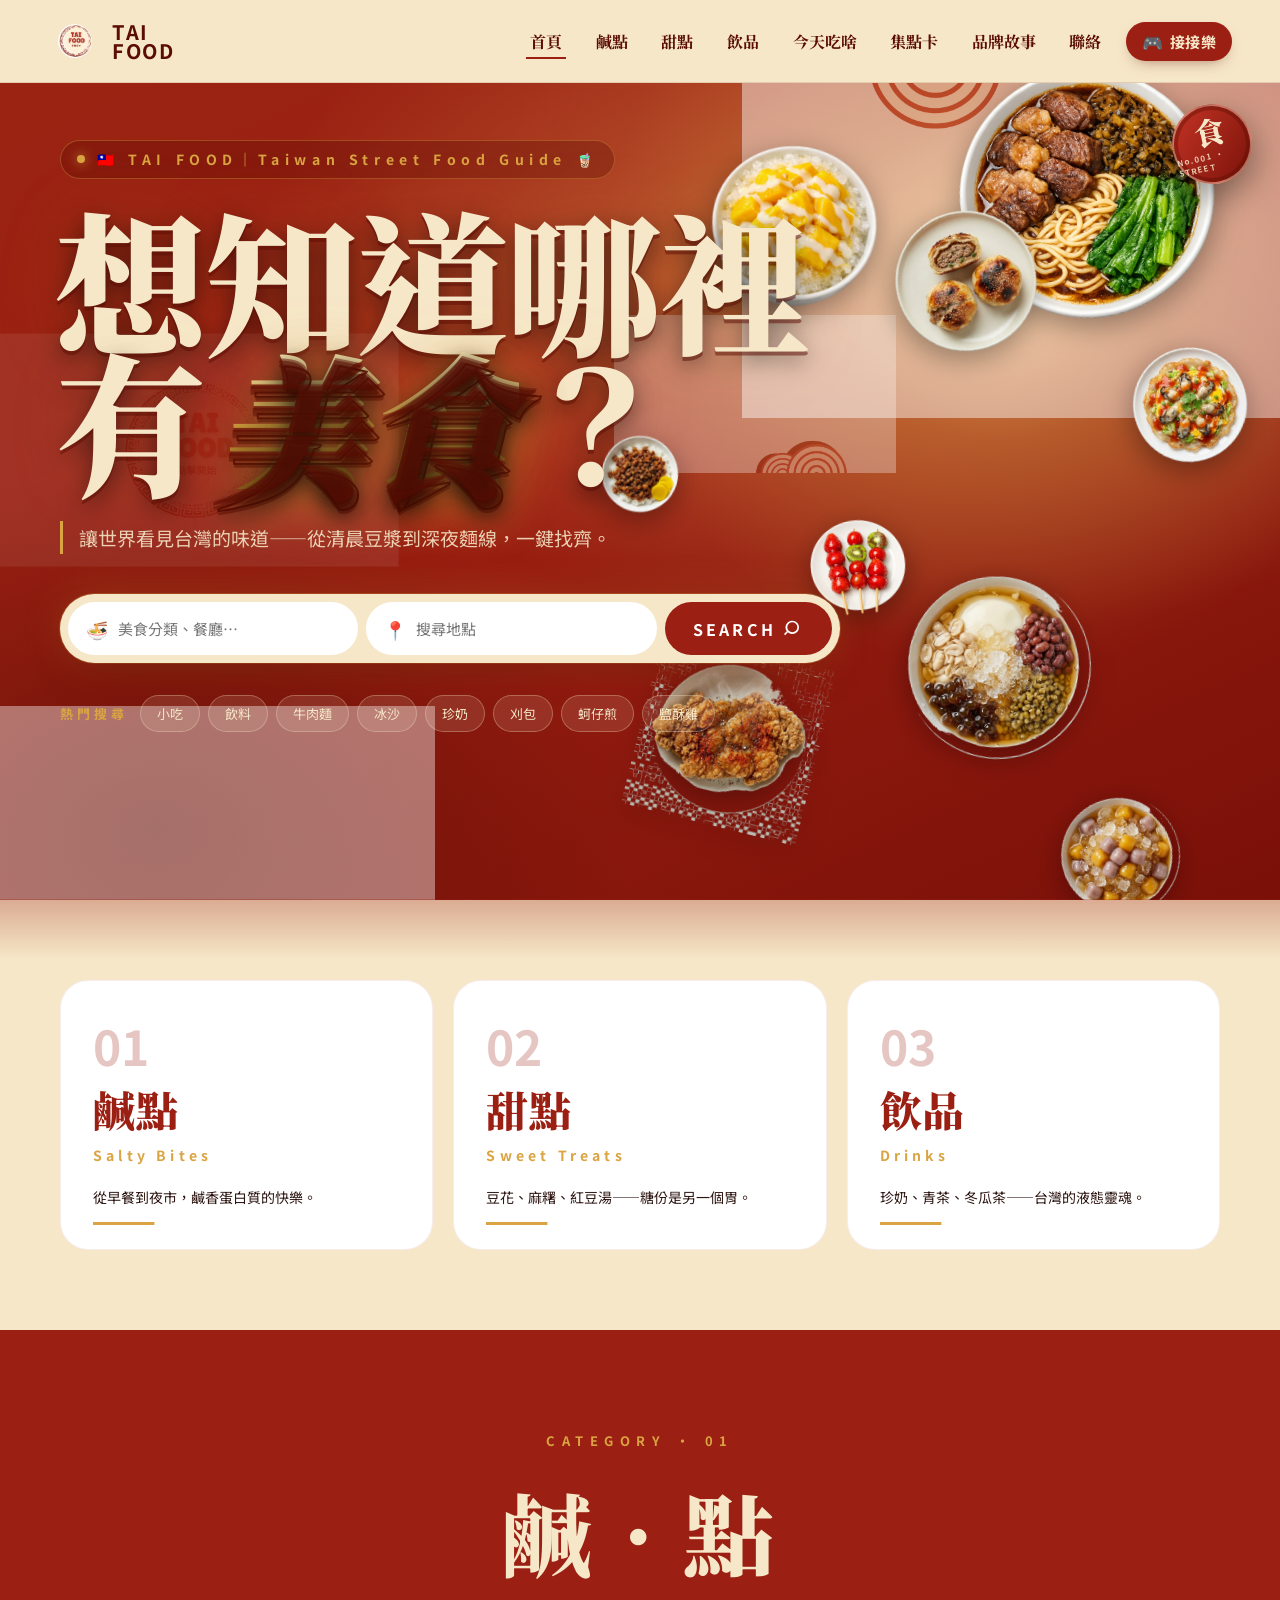
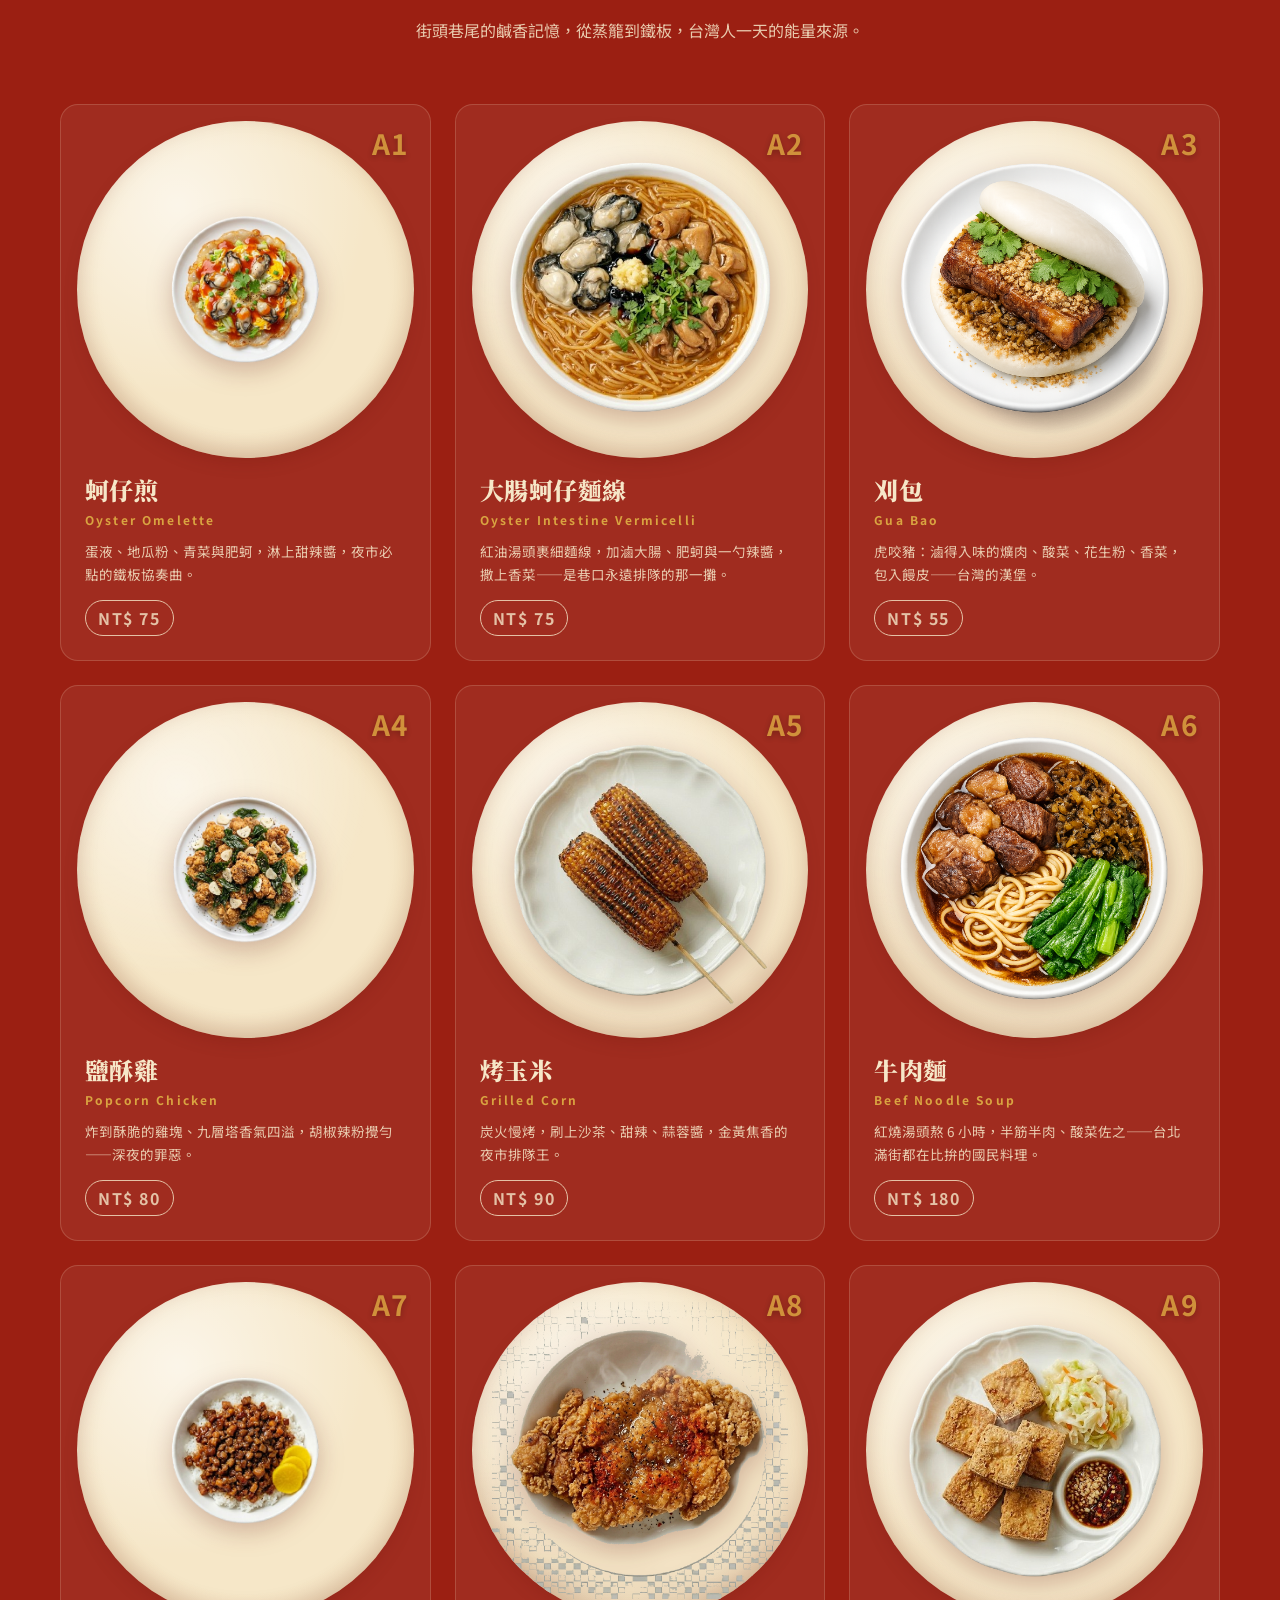
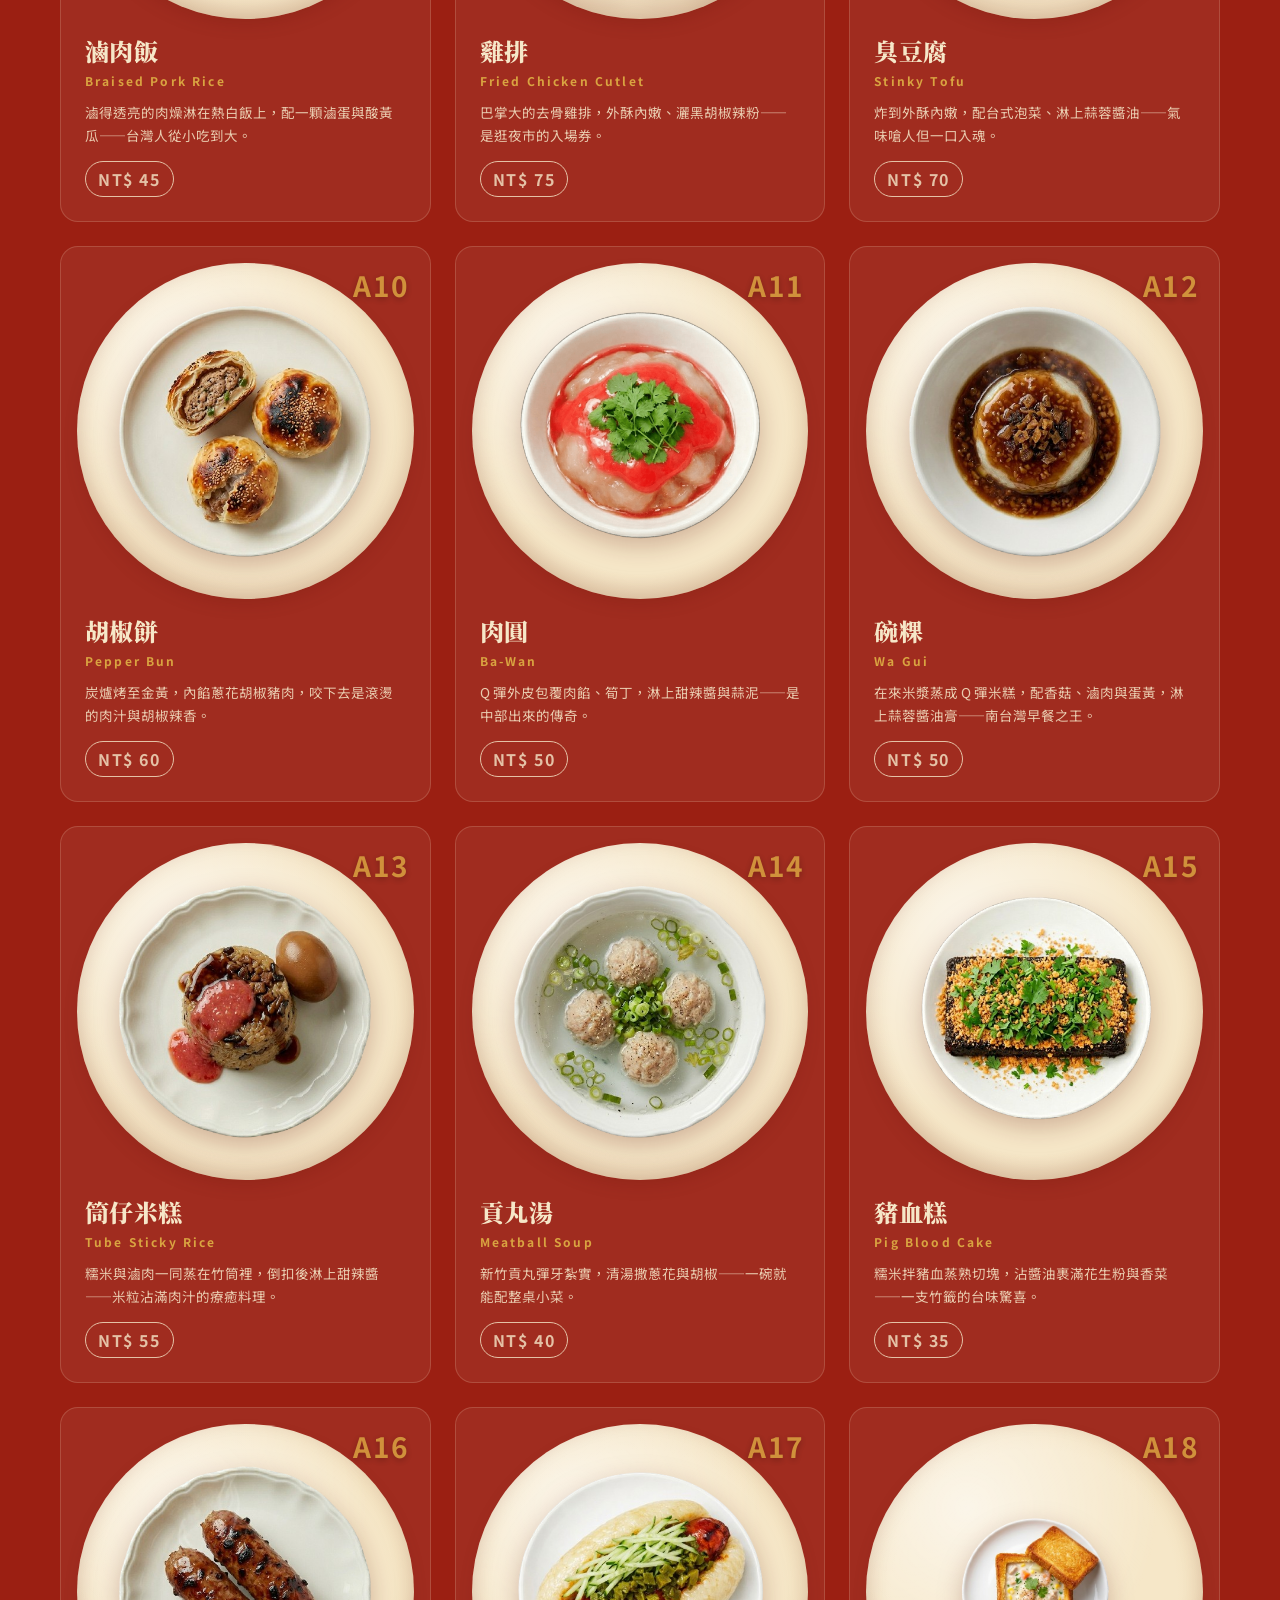
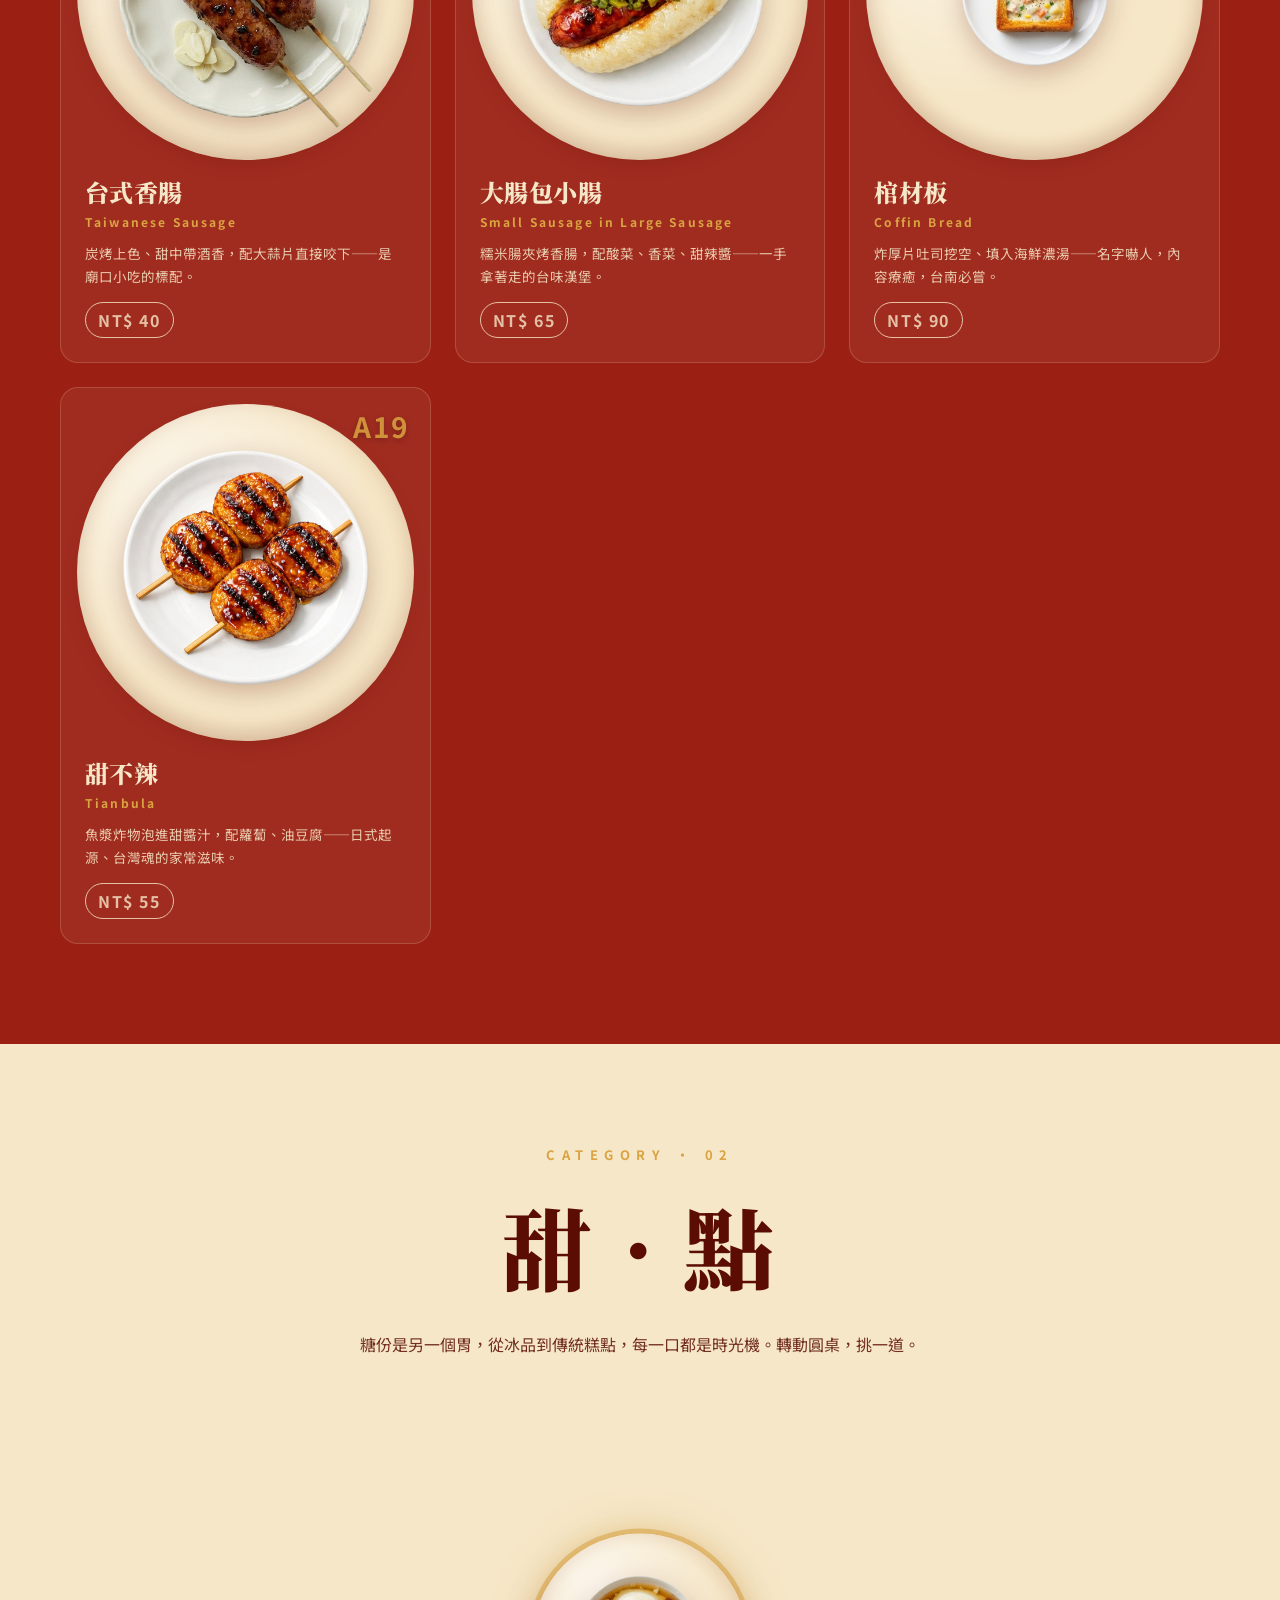
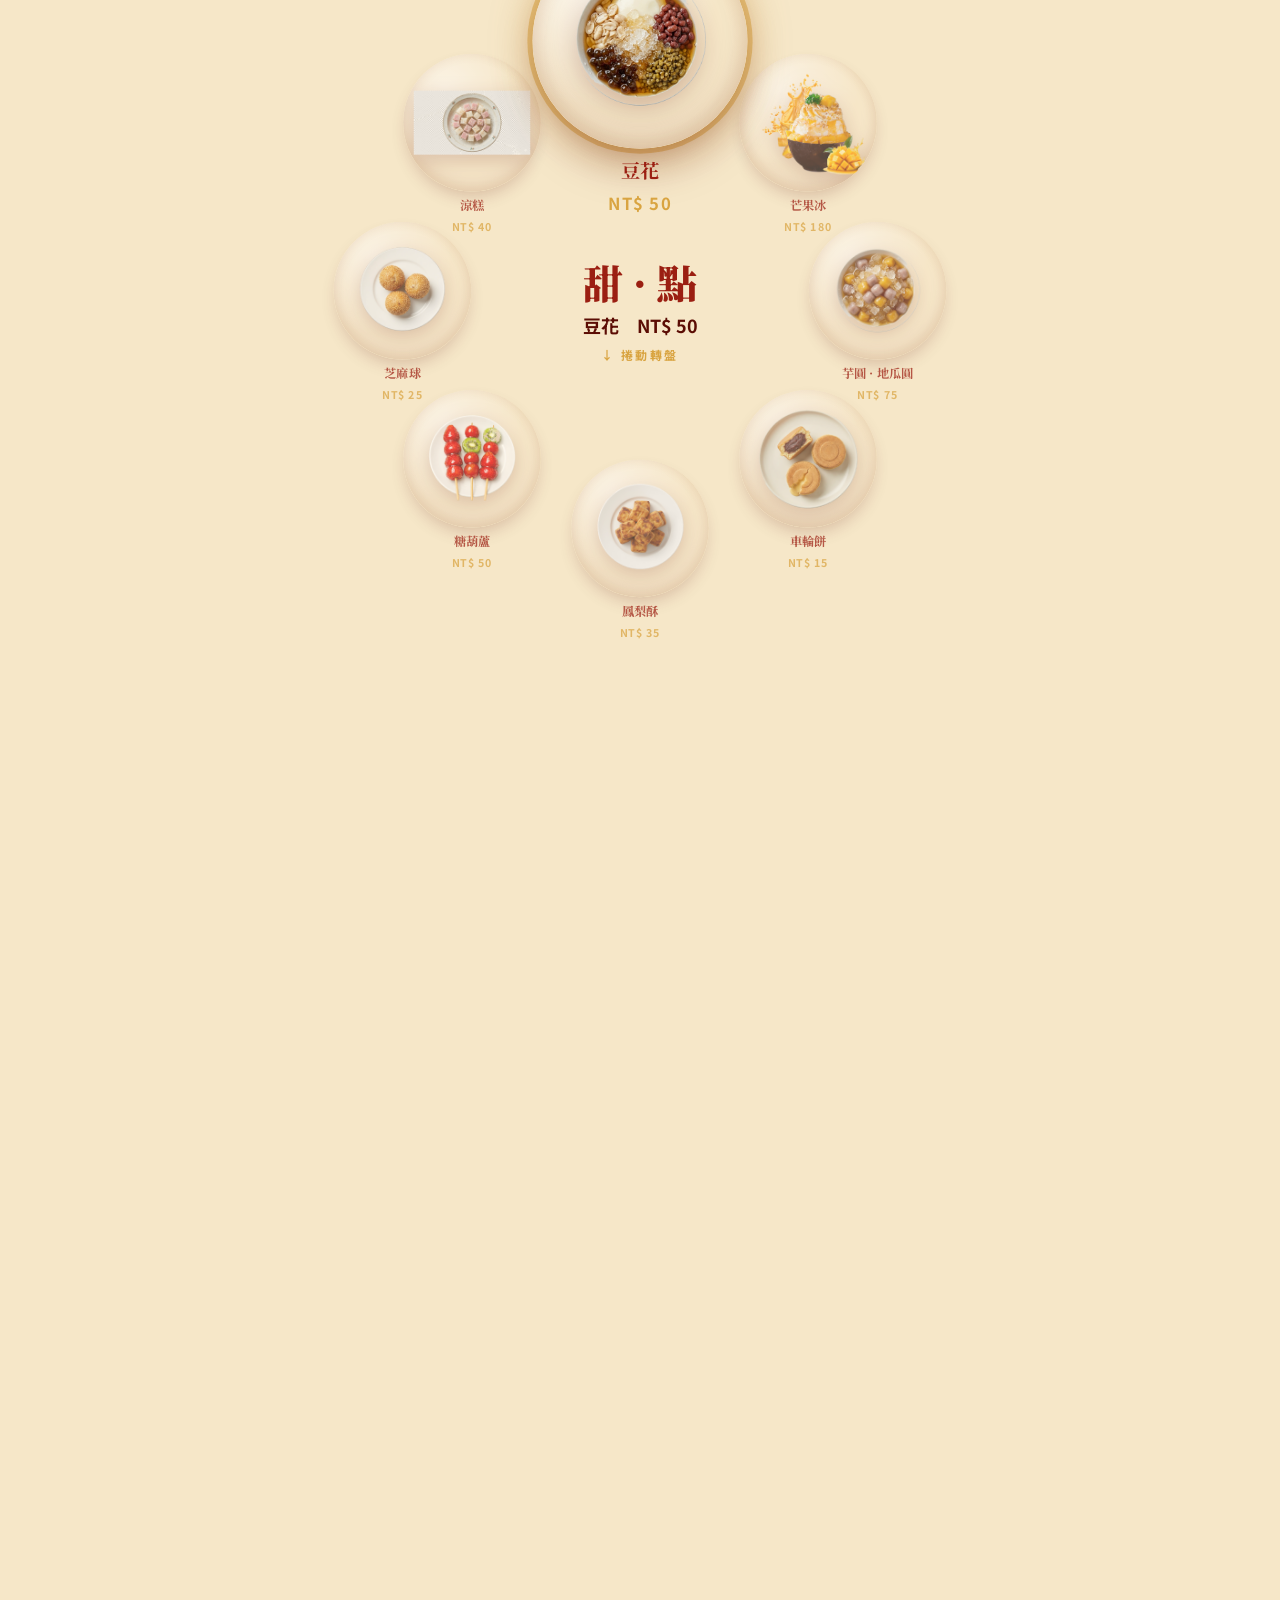
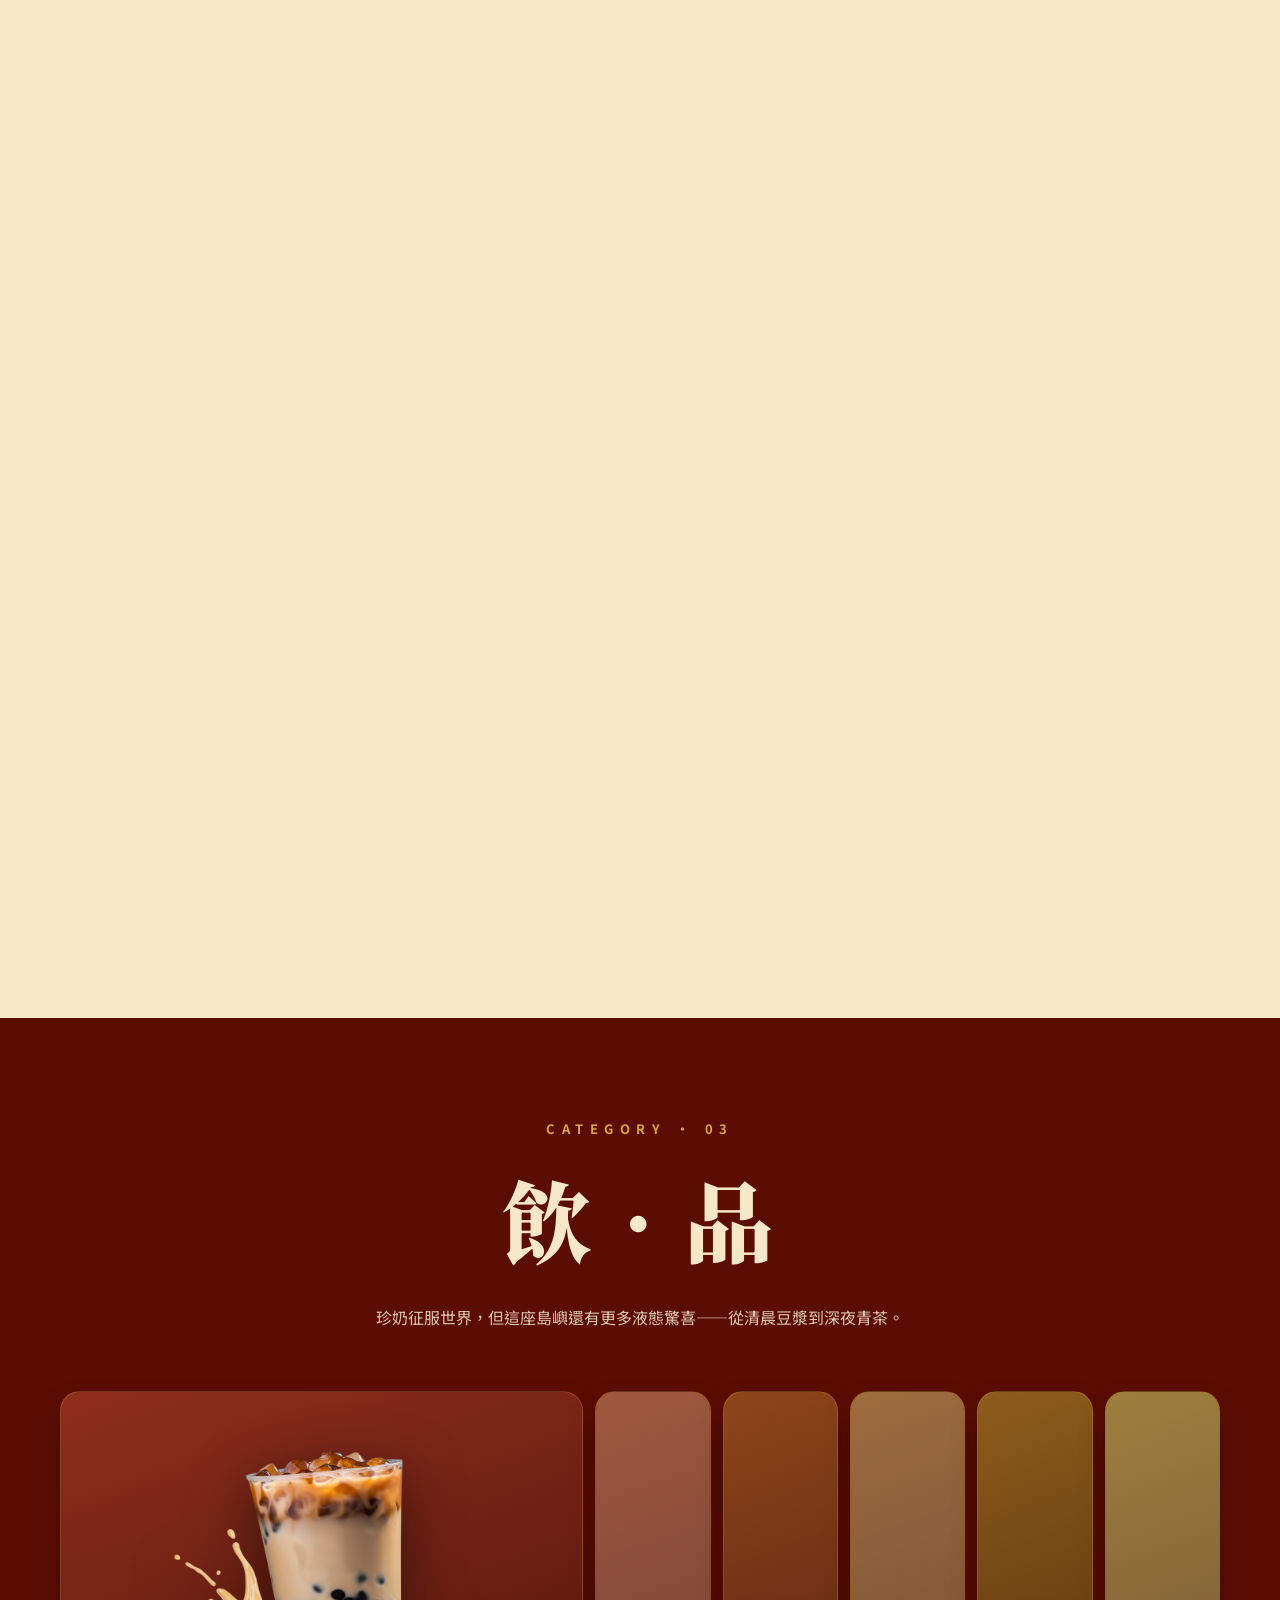
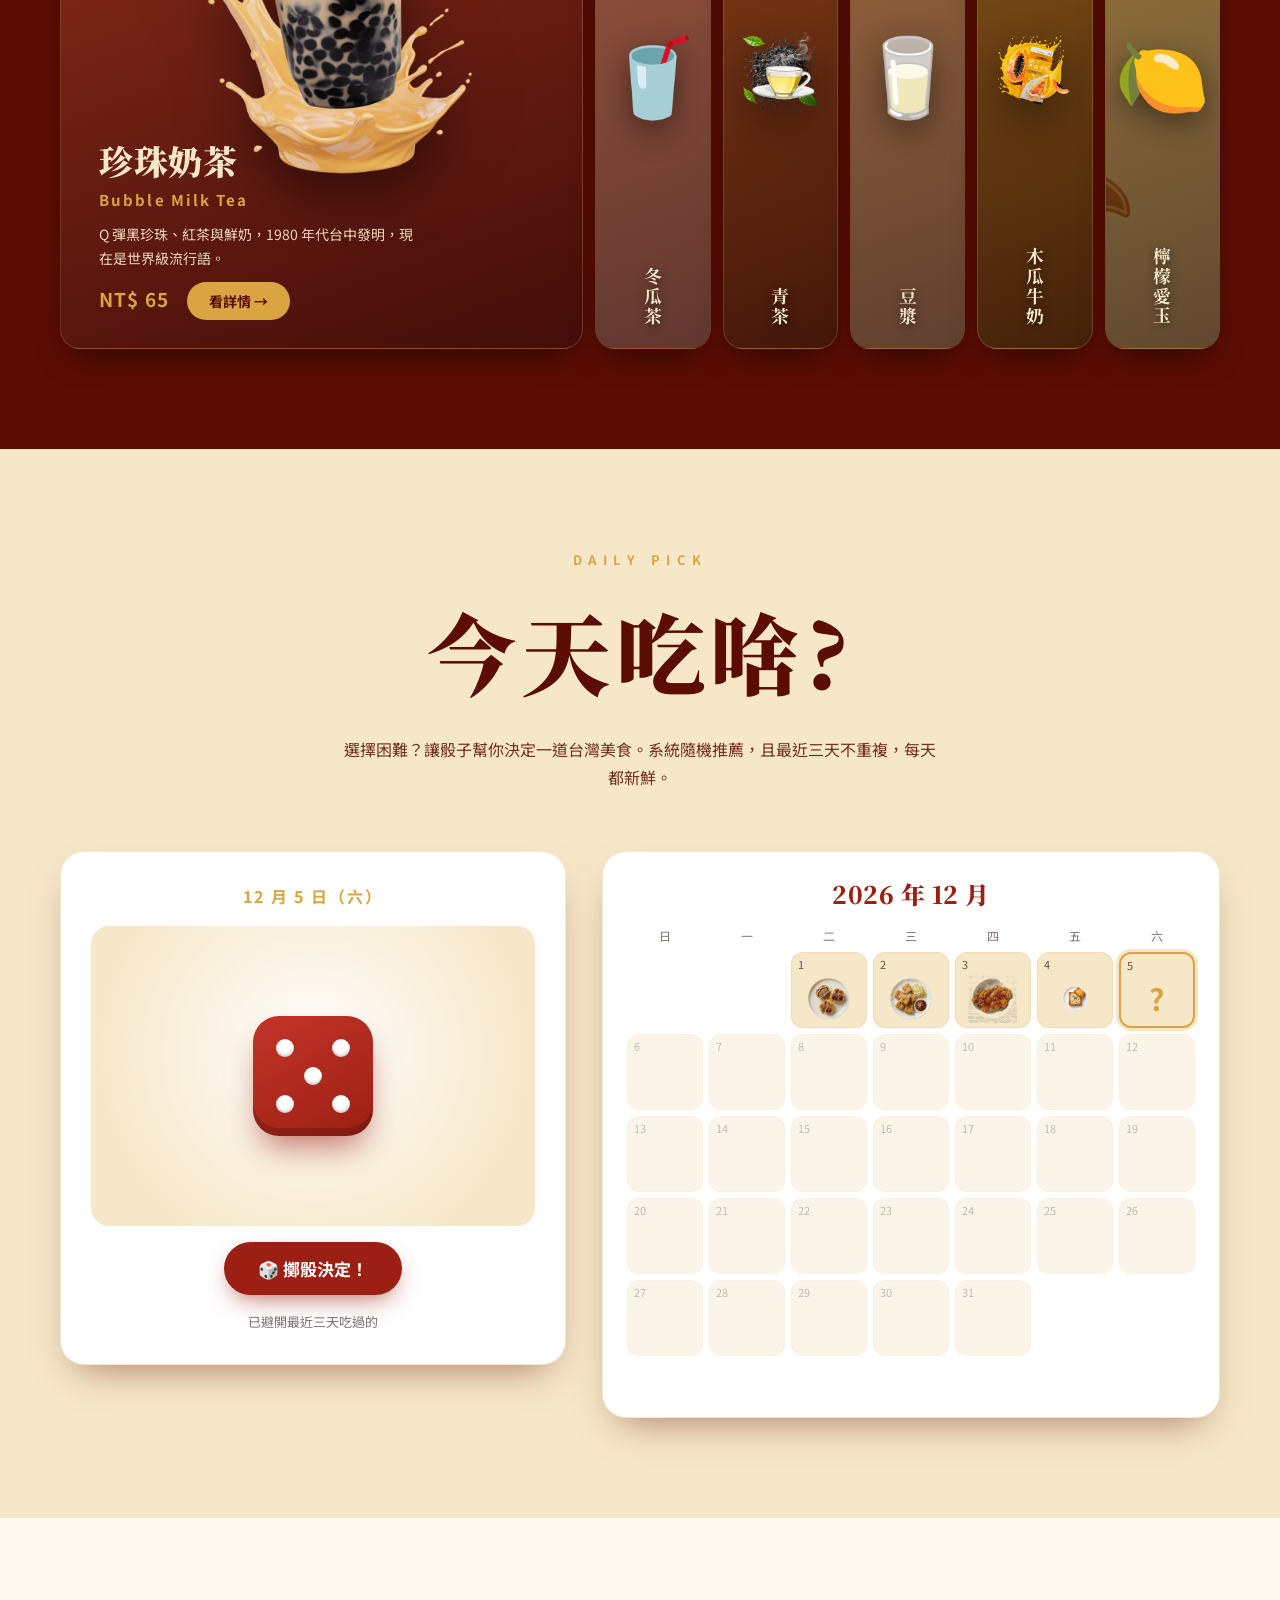
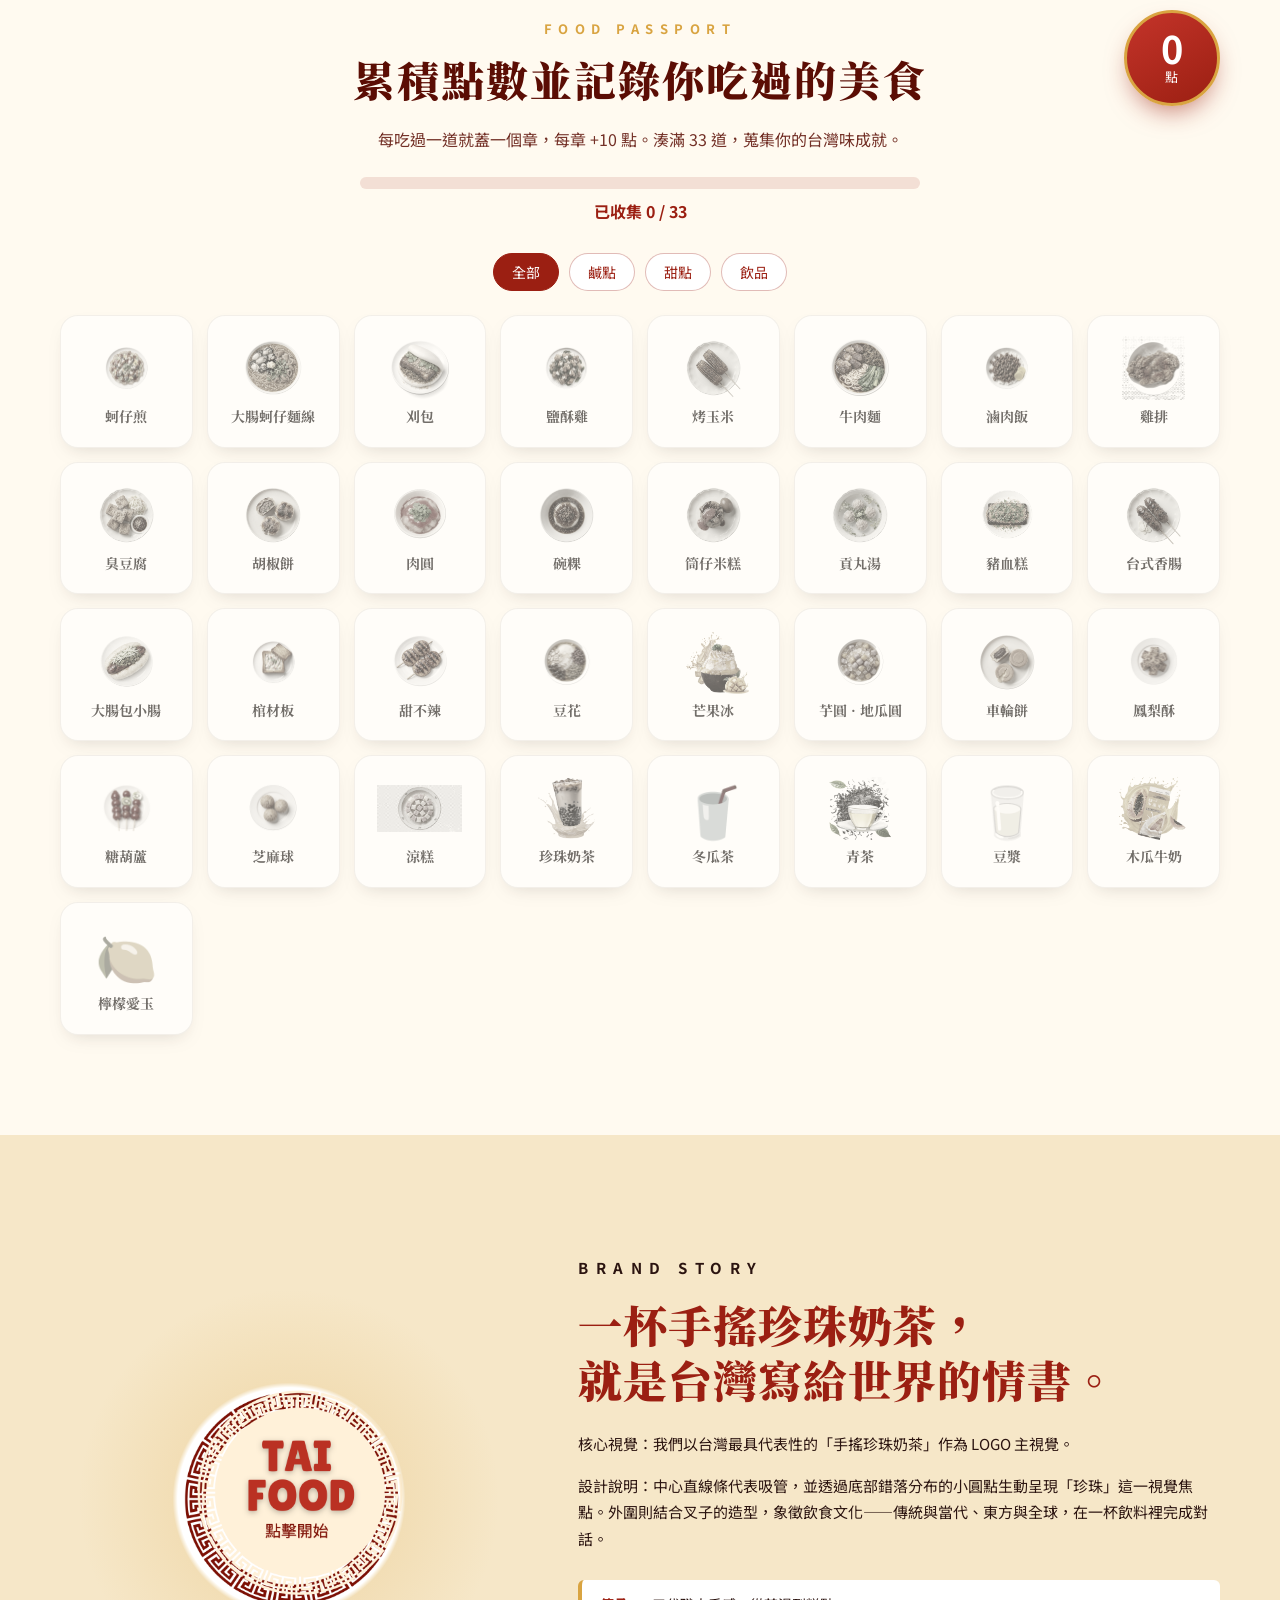
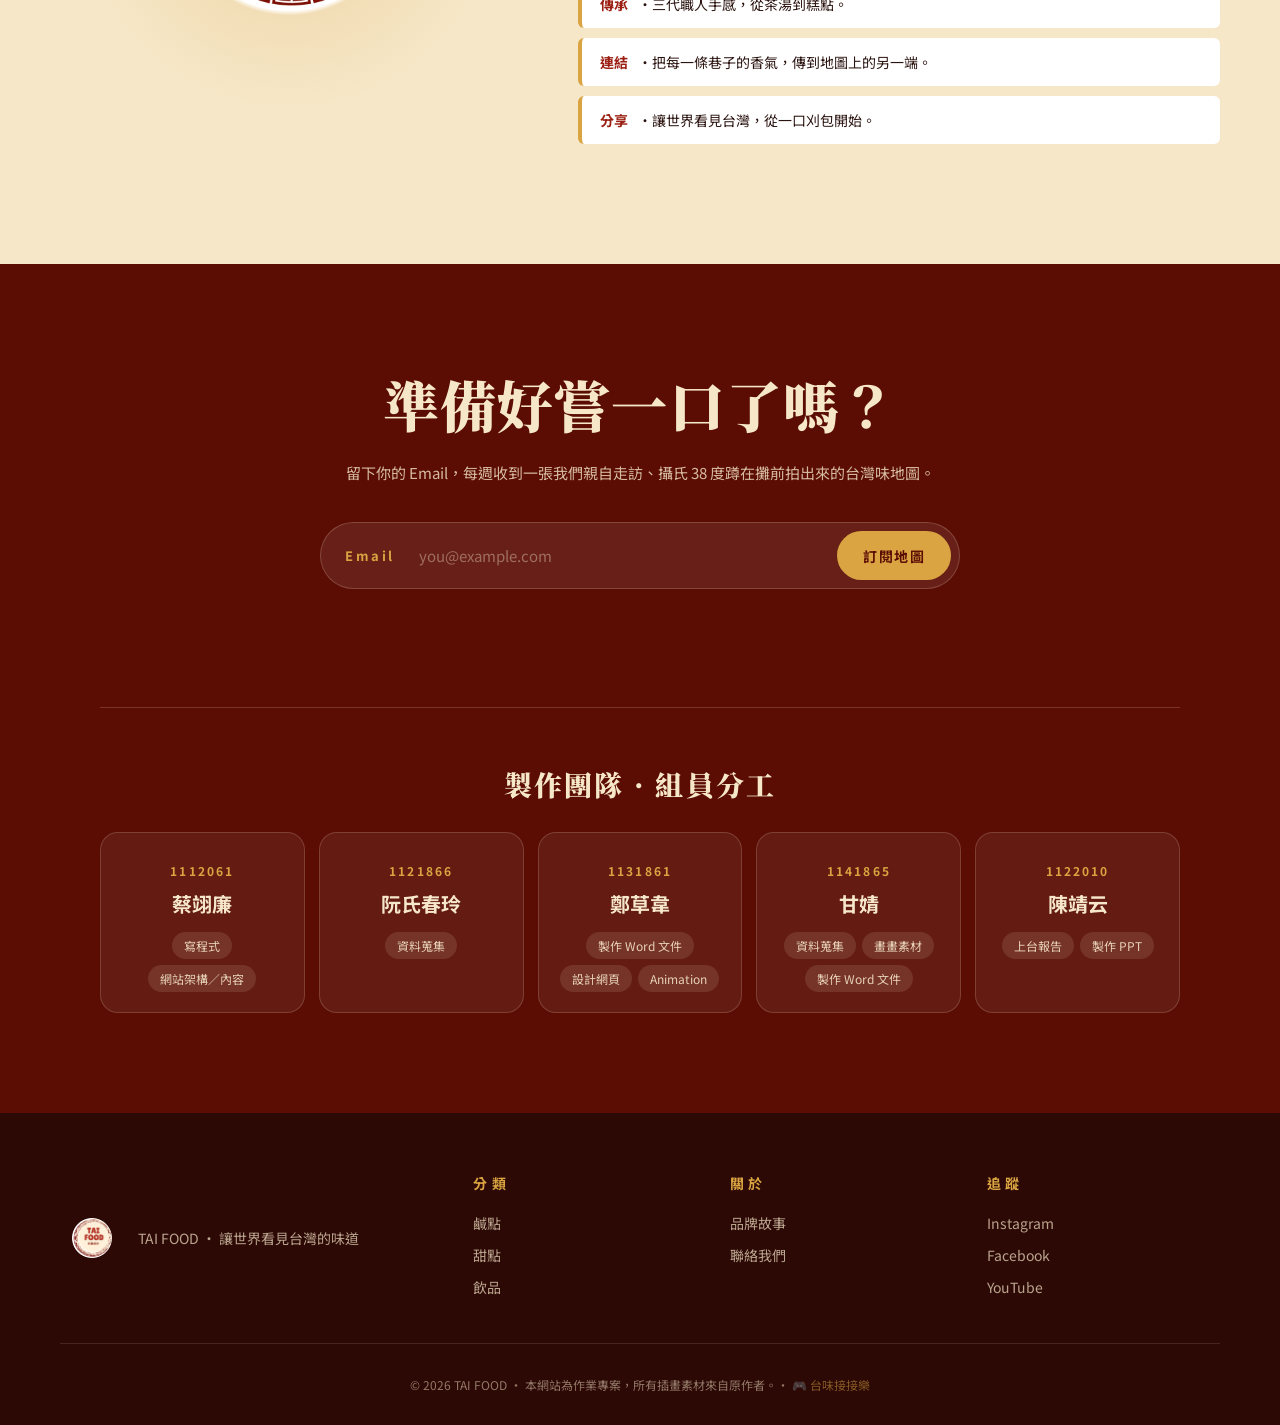
==== commit edff765a: "fix" ====
--- a/index.html
+++ b/index.html
@@ -34,6 +34,10 @@
     <a href="#story">品牌故事</a>
     <a href="#contact">聯絡</a>
   </nav>
+  <button type="button" class="navbar__game" data-play-game aria-label="開啟小遊戲：台味接接樂">
+    <span class="navbar__game-emoji" aria-hidden="true">🎮</span>
+    <span class="navbar__game-text">接接樂</span>
+  </button>
   <button id="navToggle" class="navbar__toggle" type="button" aria-label="開啟選單" aria-expanded="false">
     <span></span><span></span><span></span>
   </button>
--- a/styles.css
+++ b/styles.css
@@ -89,6 +89,7 @@
   top:0;left:0;right:0;
   z-index:50;
   display:flex;align-items:center;justify-content:space-between;
+  gap:clamp(12px,1.6vw,24px);
   padding:14px clamp(20px,4vw,48px);
   background:var(--c-cream);
   border-bottom:1px solid rgba(91,13,4,.12);
@@ -125,7 +126,7 @@
   color:var(--c-red-deep);
   font-weight:700;
 }
-.navbar__menu{display:flex;align-items:center;gap:clamp(14px,2vw,32px)}
+.navbar__menu{display:flex;align-items:center;gap:clamp(14px,2vw,32px);margin-left:auto}
 .navbar__menu a{
   position:relative;
   color:var(--c-red-deep);
@@ -144,6 +145,29 @@
 .navbar__menu a:hover::after,
 .navbar__menu a.is-active::after{left:0;right:0}
 .navbar__menu a:hover{color:var(--c-red)}
+
+/* header 遊戲按鈕：主動開啟「台味接接樂」覆蓋層 */
+.navbar__game{
+  display:inline-flex;align-items:center;gap:7px;
+  padding:9px 16px;
+  border:none;border-radius:999px;
+  background:var(--c-red);
+  color:var(--c-cream);
+  font-family:var(--font-sans);font-weight:700;
+  font-size:15px;letter-spacing:.02em;
+  cursor:pointer;
+  box-shadow:0 6px 16px -8px rgba(91,13,4,.6);
+  transition:transform .2s var(--ease), background .2s var(--ease), box-shadow .2s var(--ease);
+}
+.navbar__game:hover{
+  background:var(--c-red-deep);
+  transform:translateY(-2px);
+  box-shadow:0 10px 22px -8px rgba(91,13,4,.7);
+}
+.navbar__game:active{transform:translateY(0)}
+.navbar__game:focus-visible{outline:3px solid var(--c-gold);outline-offset:2px}
+.navbar__game-emoji{font-size:17px;line-height:1}
+
 .navbar__toggle{
   display:none;
   flex-direction:column;gap:5px;
@@ -260,7 +284,8 @@
   display:block;
   width:100%;
   height:auto;
-  filter:drop-shadow(0 14px 28px rgba(0,0,0,.45)) drop-shadow(0 0 18px rgba(217,164,65,.18));
+  /* 單層陰影：第二層金色光暈視覺上幾乎不可見，但 filter 成本是雙倍 */
+  filter:drop-shadow(0 14px 28px rgba(0,0,0,.45));
   transform:rotate(var(--rot,0deg));
   animation:foodFloat var(--float-dur,7s) ease-in-out var(--float-delay,0s) infinite;
   will-change:transform;
@@ -1682,6 +1707,8 @@
   .navbar__menu a{padding:18px 0;width:100%;border-bottom:1px solid rgba(91,13,4,.12);font-size:18px}
   .navbar.is-open .navbar__menu{transform:translateY(0)}
   .navbar__toggle{display:flex}
+  /* 選單變全屏覆蓋層（脫離流）後，改由遊戲按鈕靠右、緊貼漢堡鈕 */
+  .navbar__game{margin-left:auto;padding:8px 14px;font-size:14px}
 
   /* Hero 大爆版手機收斂：KV 後撤、字級降下 */
   .hero{padding:120px 20px 60px}
@@ -1731,6 +1758,9 @@
 @media (max-width:480px){
   .footer__cols{grid-template-columns:1fr}
   .hero__tags{flex-direction:column;align-items:flex-start}
+  /* 窄螢幕：遊戲按鈕只留 🎮，省出空間給品牌與漢堡鈕 */
+  .navbar__game{padding:8px 11px}
+  .navbar__game-text{display:none}
 }
 
 /* prefers-reduced-motion */
@@ -1836,3 +1866,34 @@
 @media (prefers-reduced-motion: reduce){
   .cgame__flash{animation:none;opacity:1}
 }
+
+/* ============================================================
+   LITE 模式（舊機降級）— script.js 開頭量測 FPS < 34 自動加 html.is-lite
+   原則：版面與內容完全不變，只關掉「持續燒 GPU」的效果。
+   一次性的進場動畫（heroFadeUp、reveal）保留，因為跑完就停。
+   ============================================================ */
+html.is-lite{scroll-behavior:auto}
+
+/* 無限動畫全停：splash 呼吸／太陽呼吸／食物浮動／印章搖擺 */
+html.is-lite .splash__bg,
+html.is-lite .hero__sun,
+html.is-lite .hero__stamp,
+html.is-lite .hero__food img{animation:none !important}
+
+/* foodBoom 用 forwards 撐住 opacity，直接停動畫要補回最終態 */
+html.is-lite .hero__food{animation:none !important;opacity:1;translate:none;will-change:auto}
+
+/* 噪點混合層：blend 逼整個 hero 逐格重組，舊 GPU 最大殺手 */
+html.is-lite .hero__grain{display:none}
+
+/* 視差層回到原位、卸掉合成層與 filter（JS 端同步停用視差監聽） */
+html.is-lite .hero__ripple,
+html.is-lite .hero__watermark{translate:none;filter:none;will-change:auto}
+html.is-lite .hero__food img{filter:drop-shadow(0 8px 14px rgba(0,0,0,.35));will-change:auto}
+
+/* 毛玻璃改實色：backdrop-filter 在舊機是每幀重算 */
+html.is-lite .navbar.is-solid{
+  -webkit-backdrop-filter:none;
+  backdrop-filter:none;
+  background:rgba(246,231,200,.98);
+}
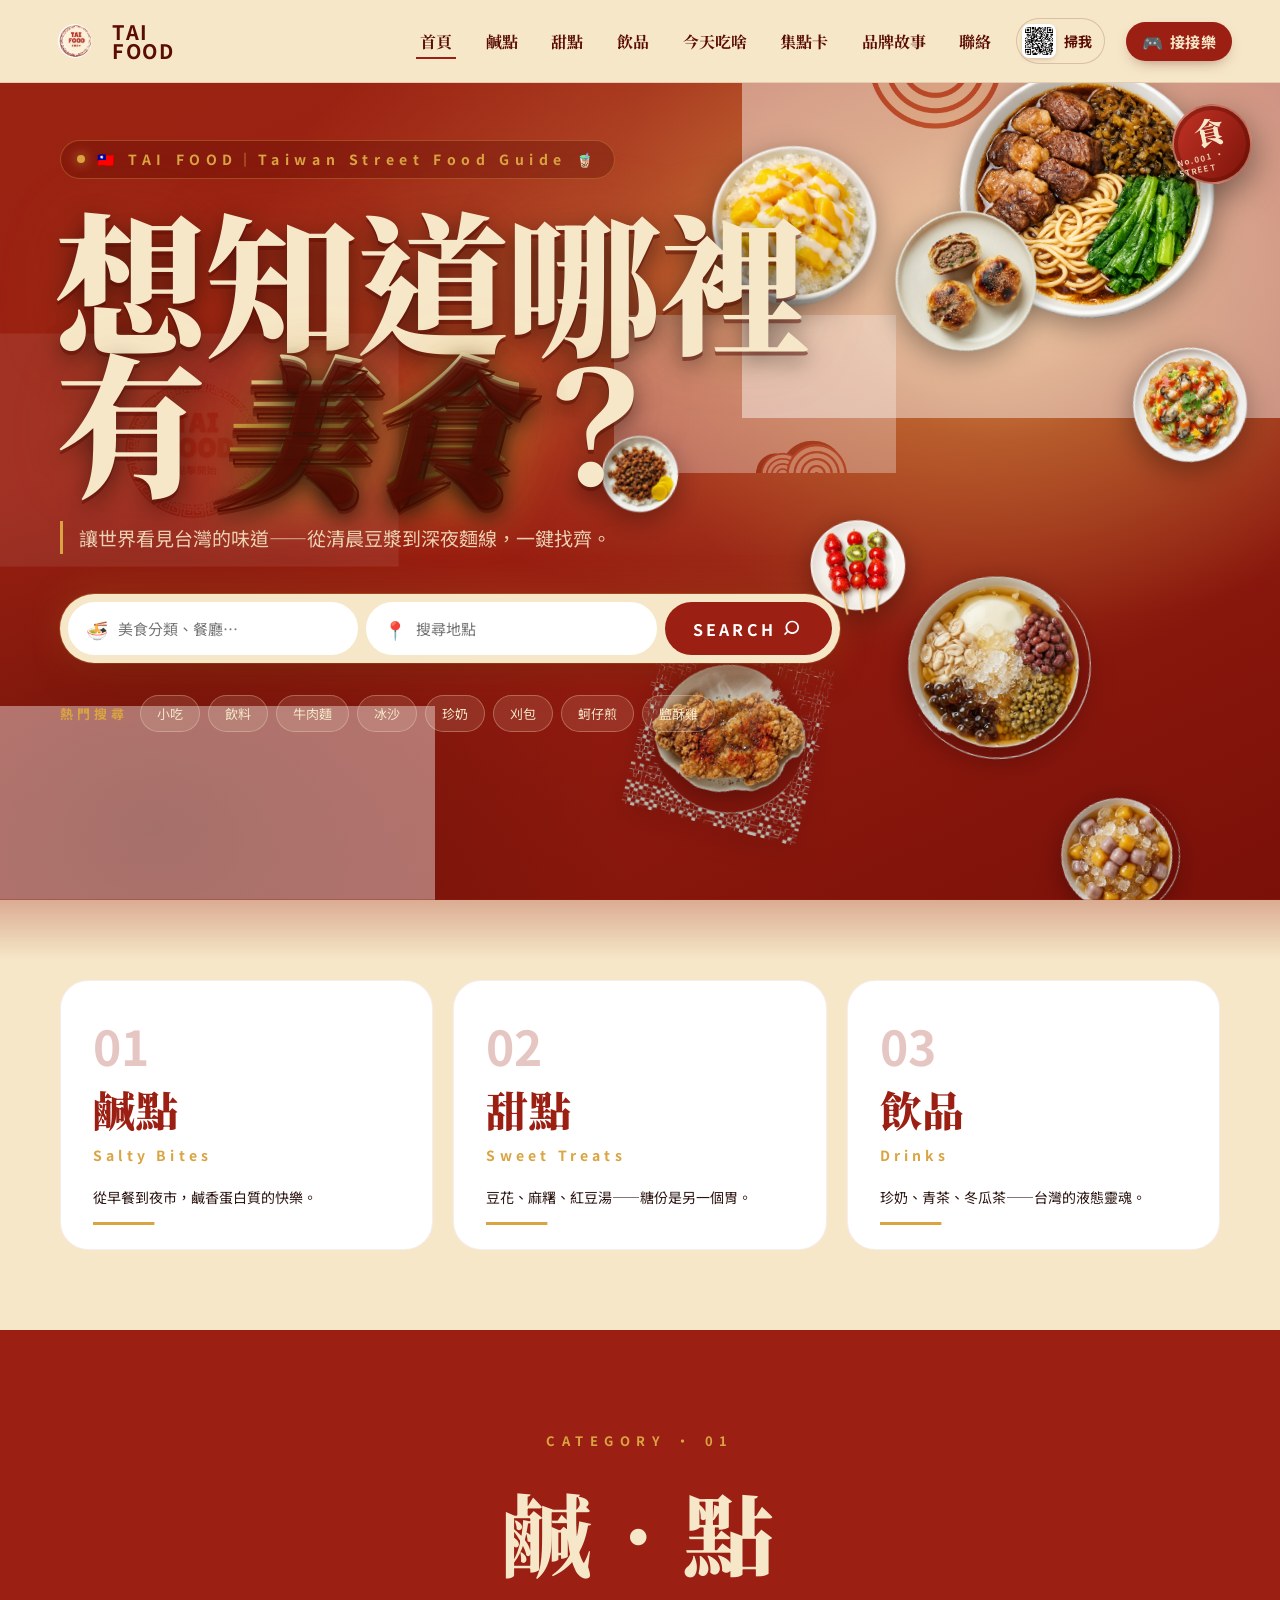
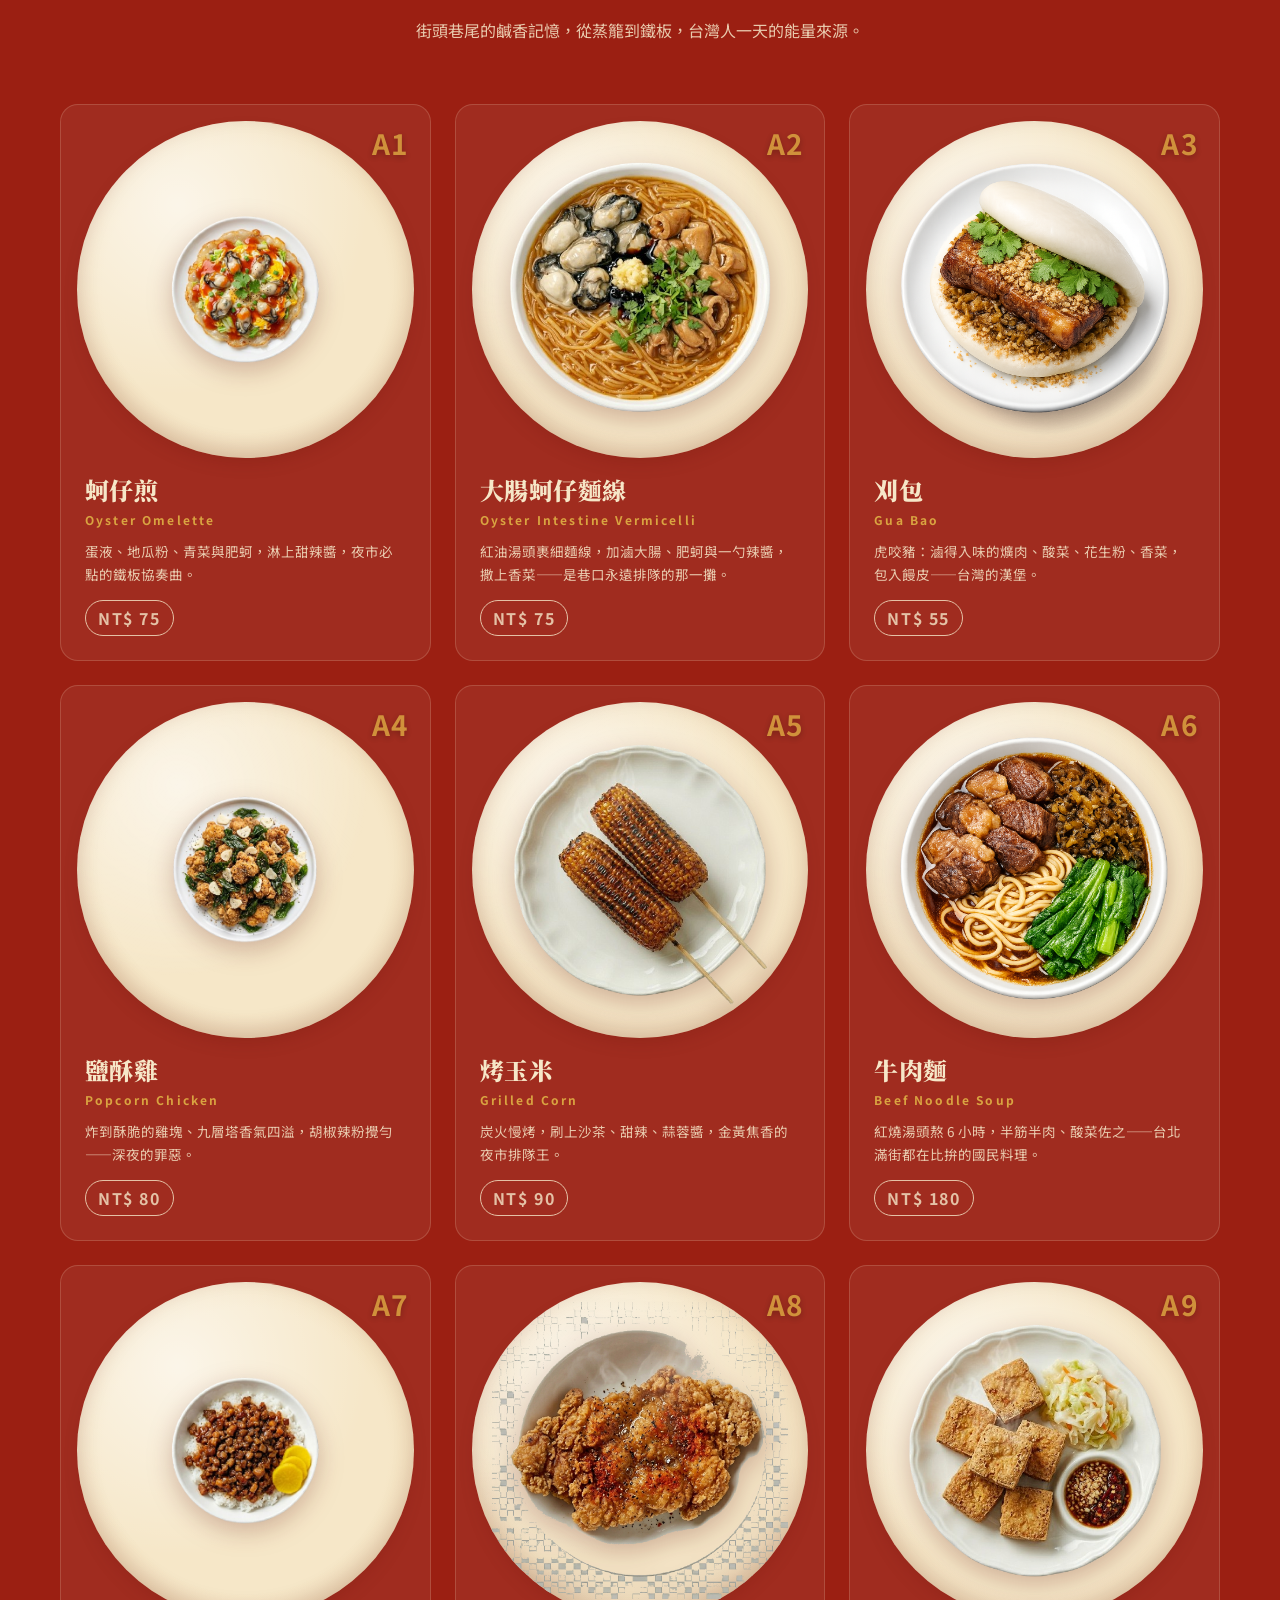
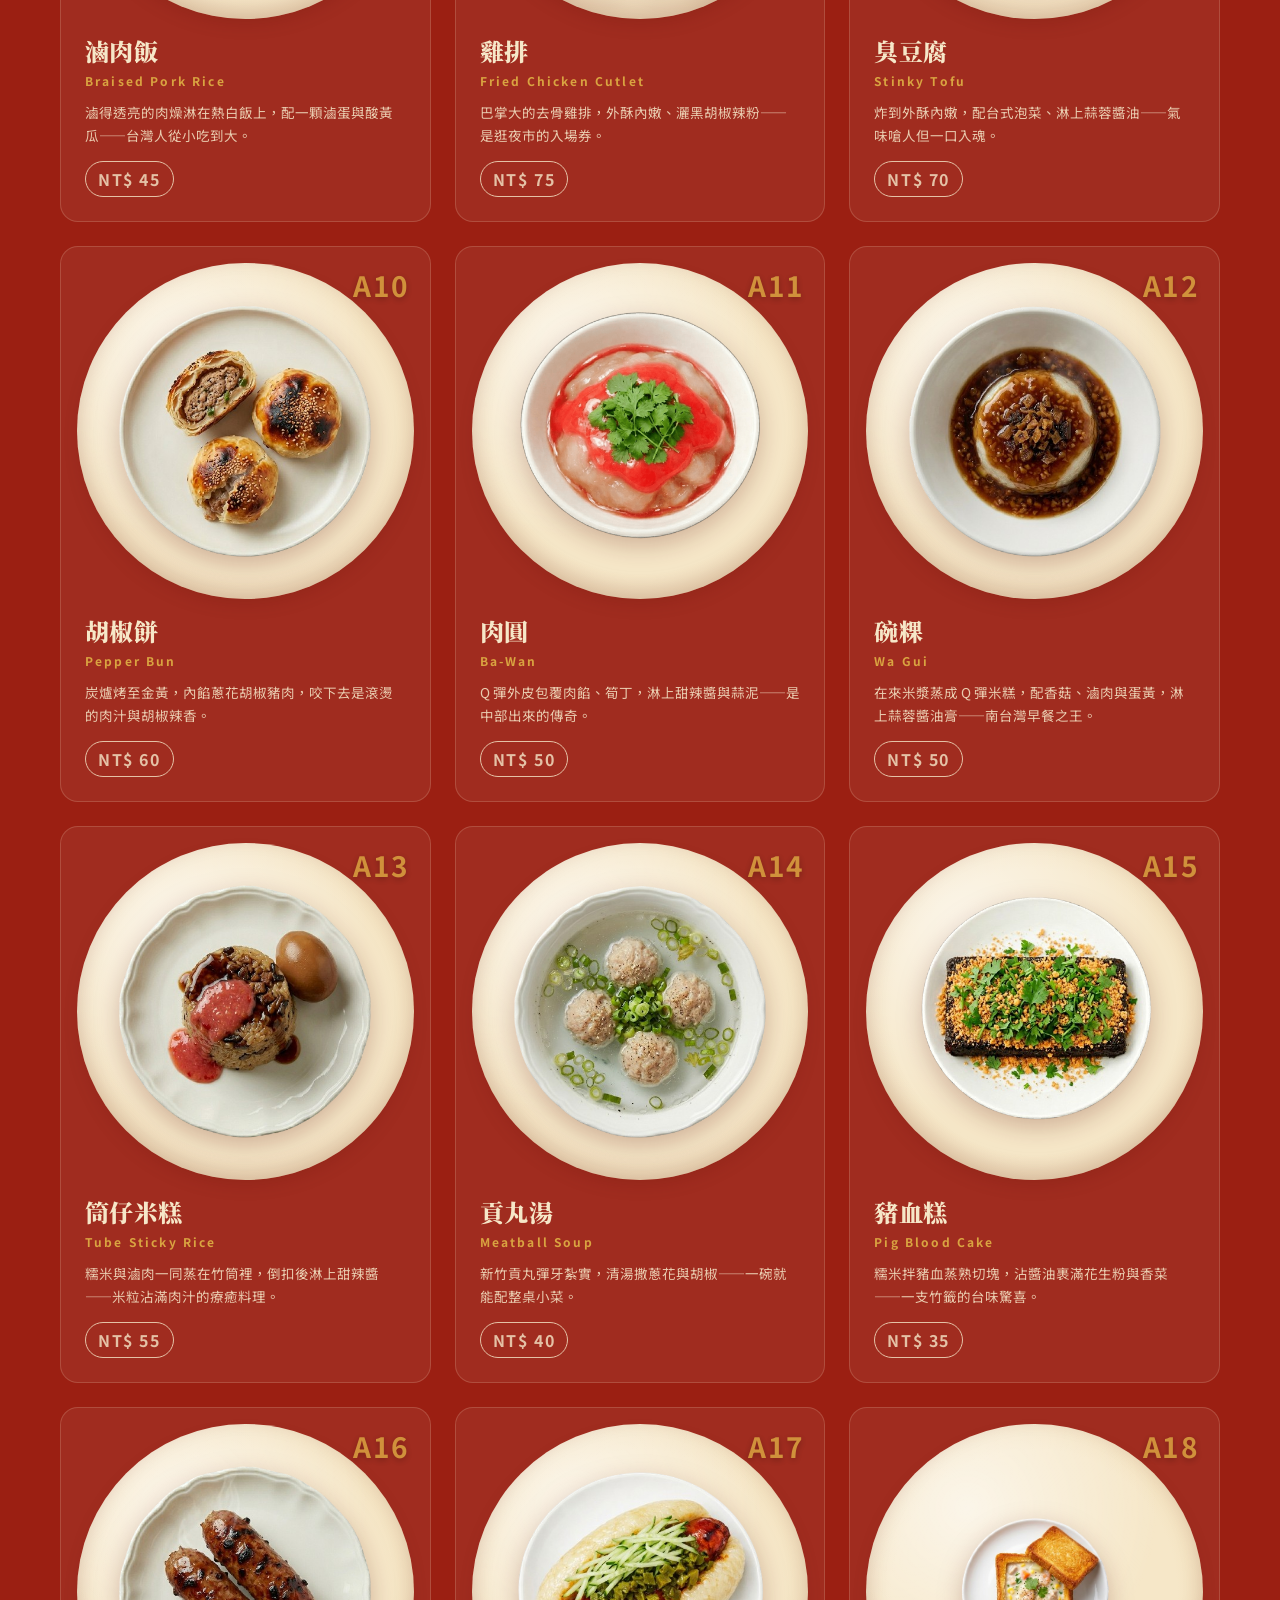
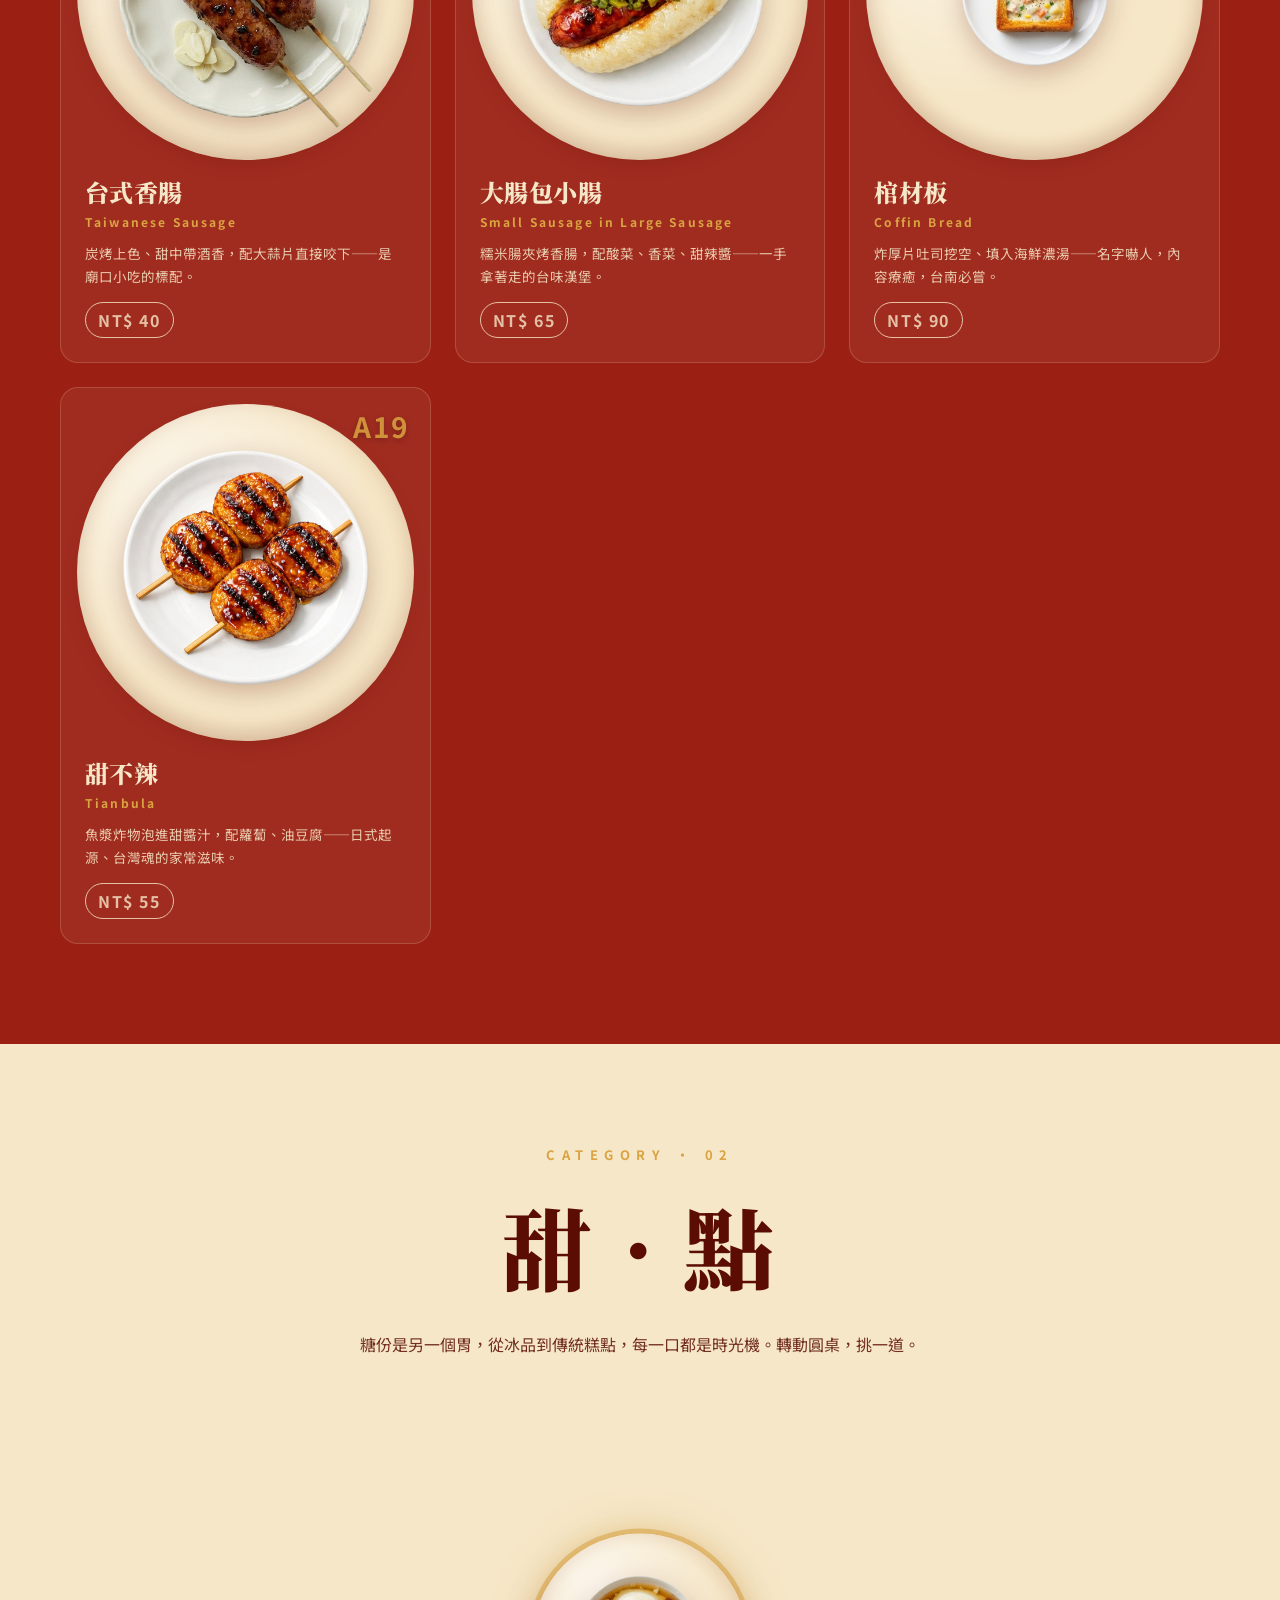
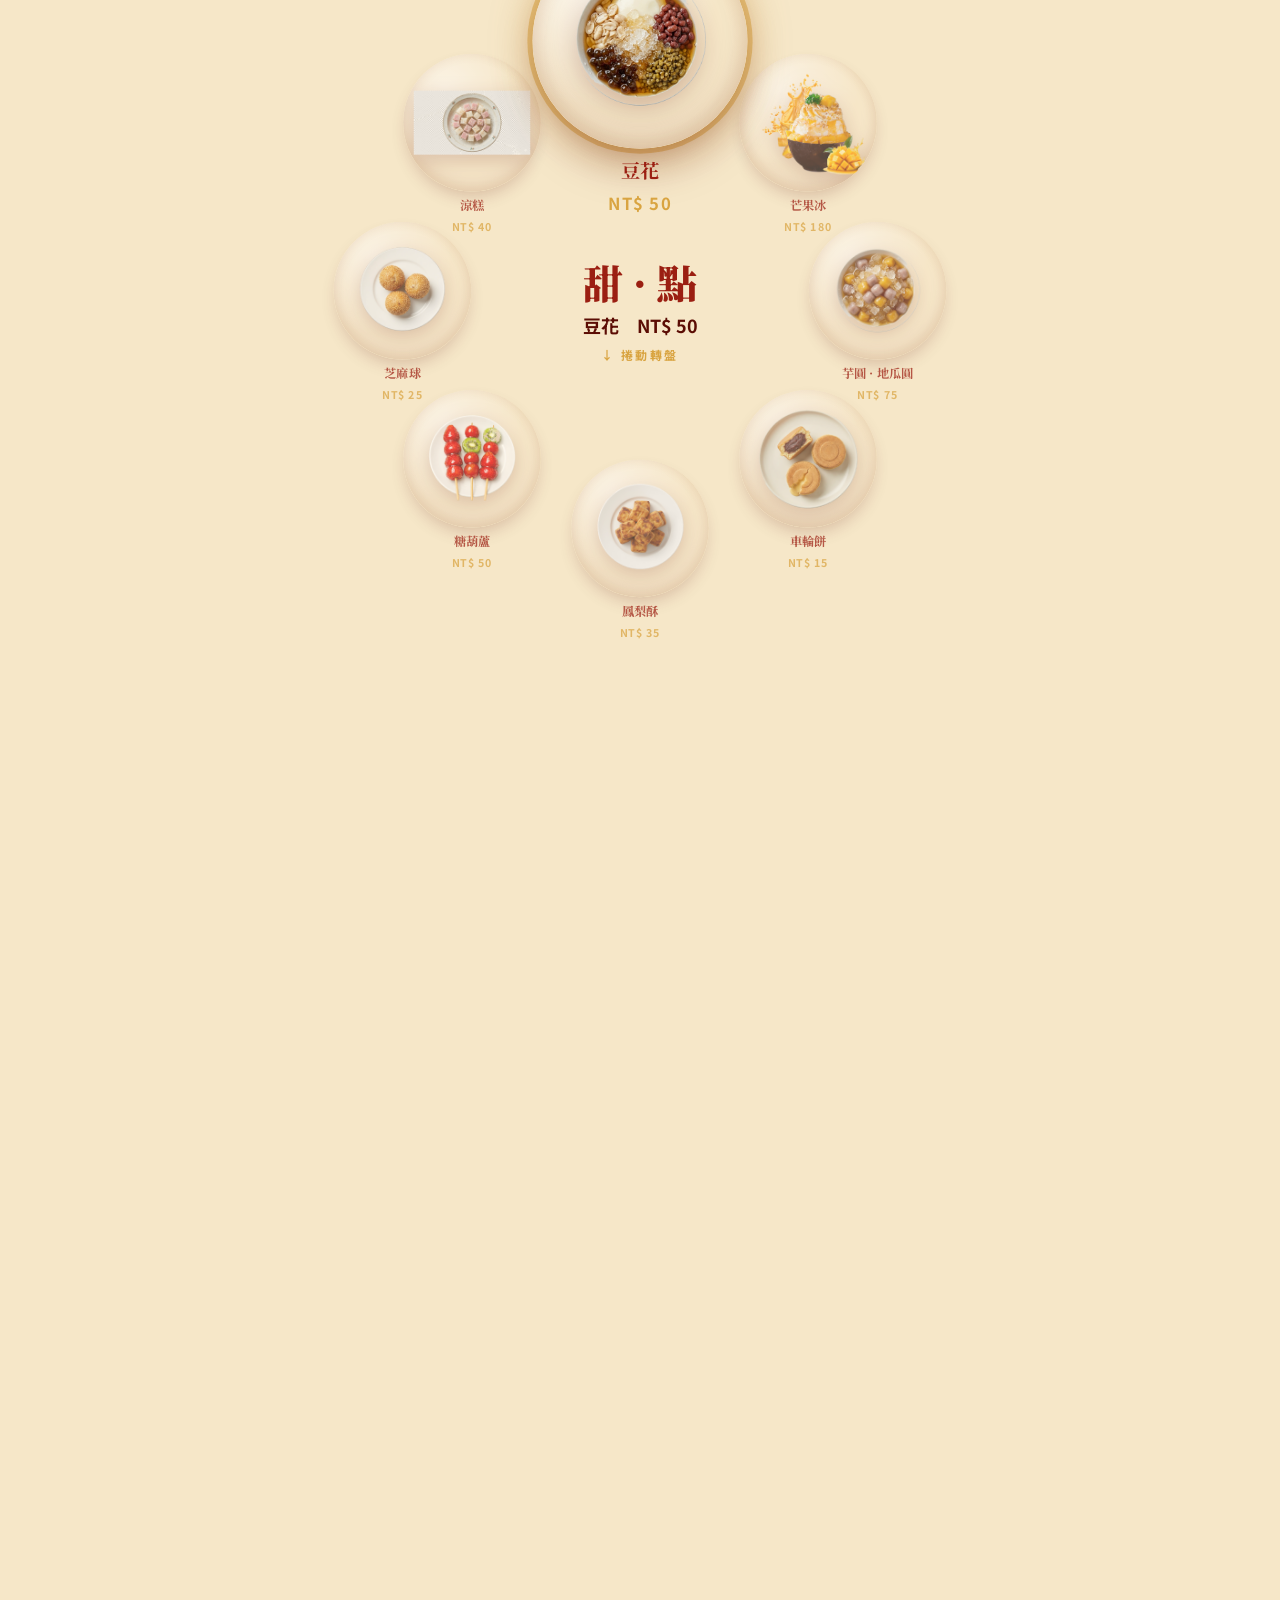
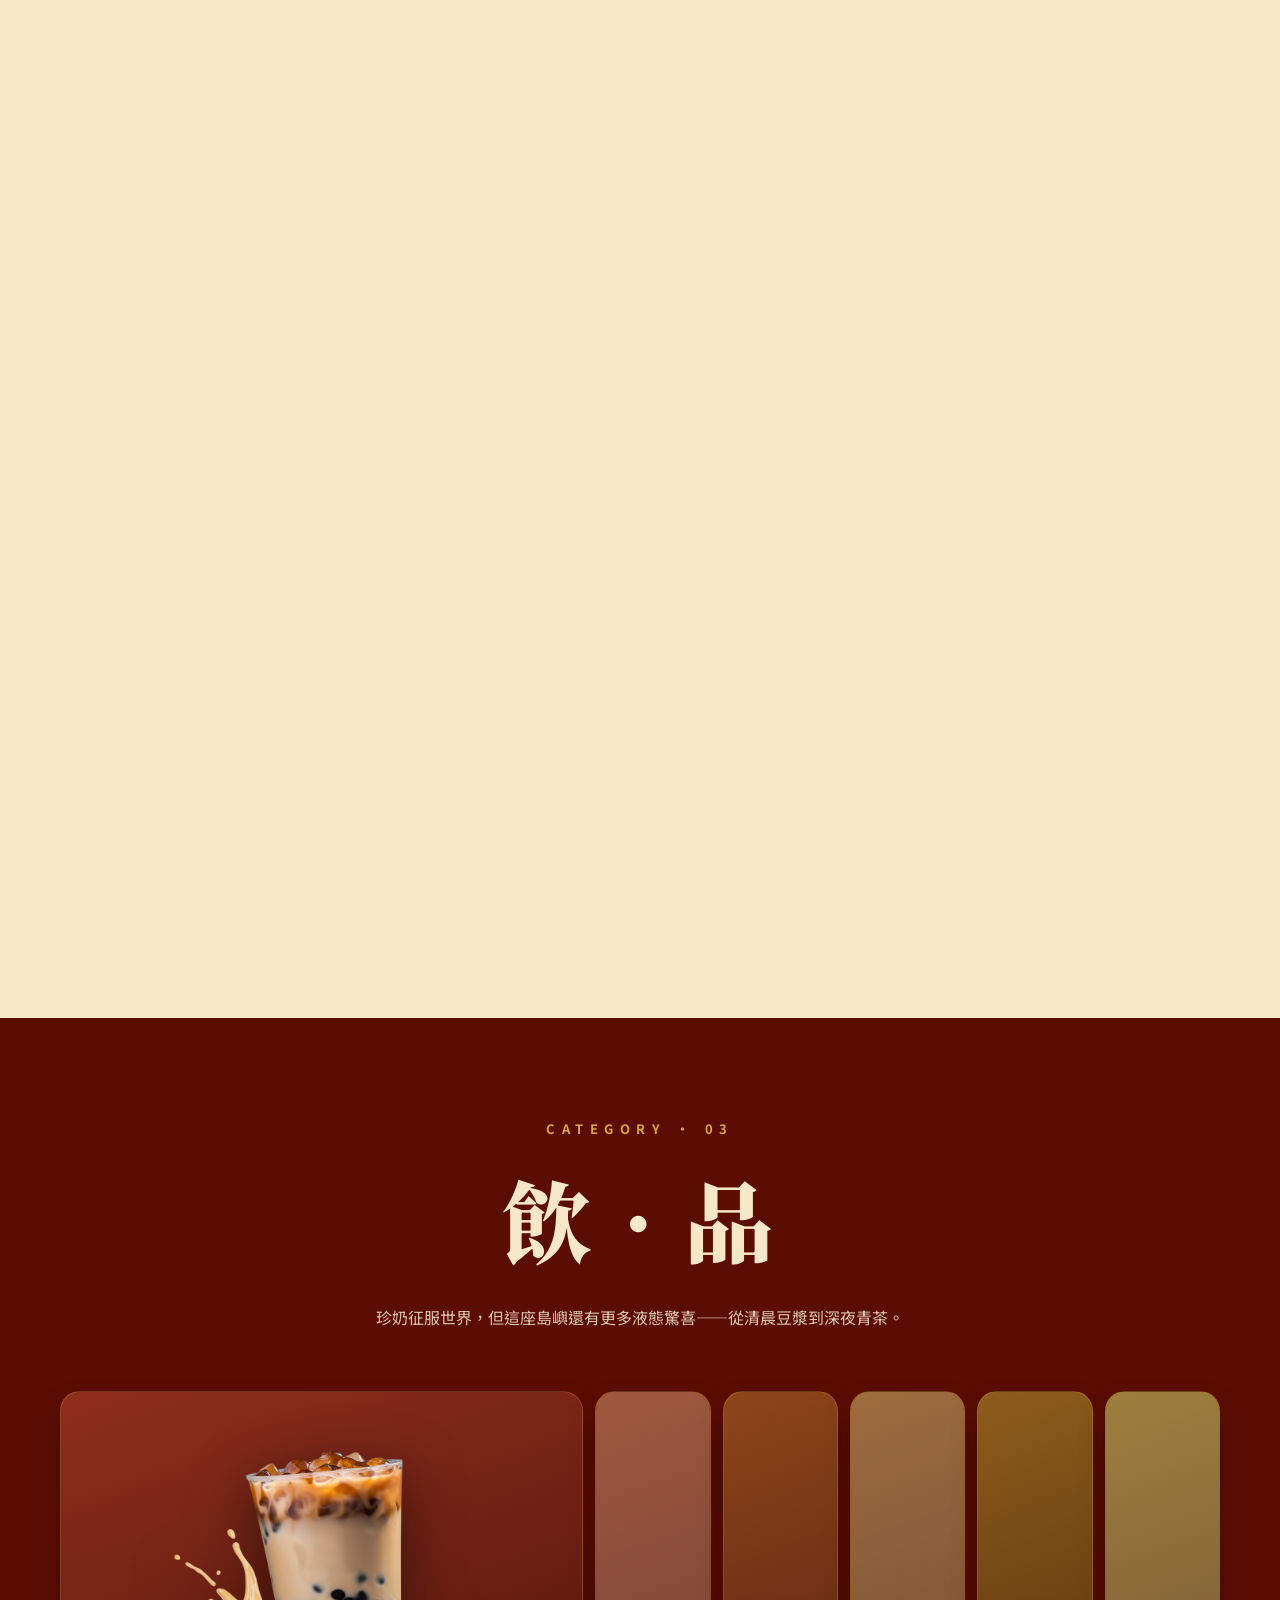
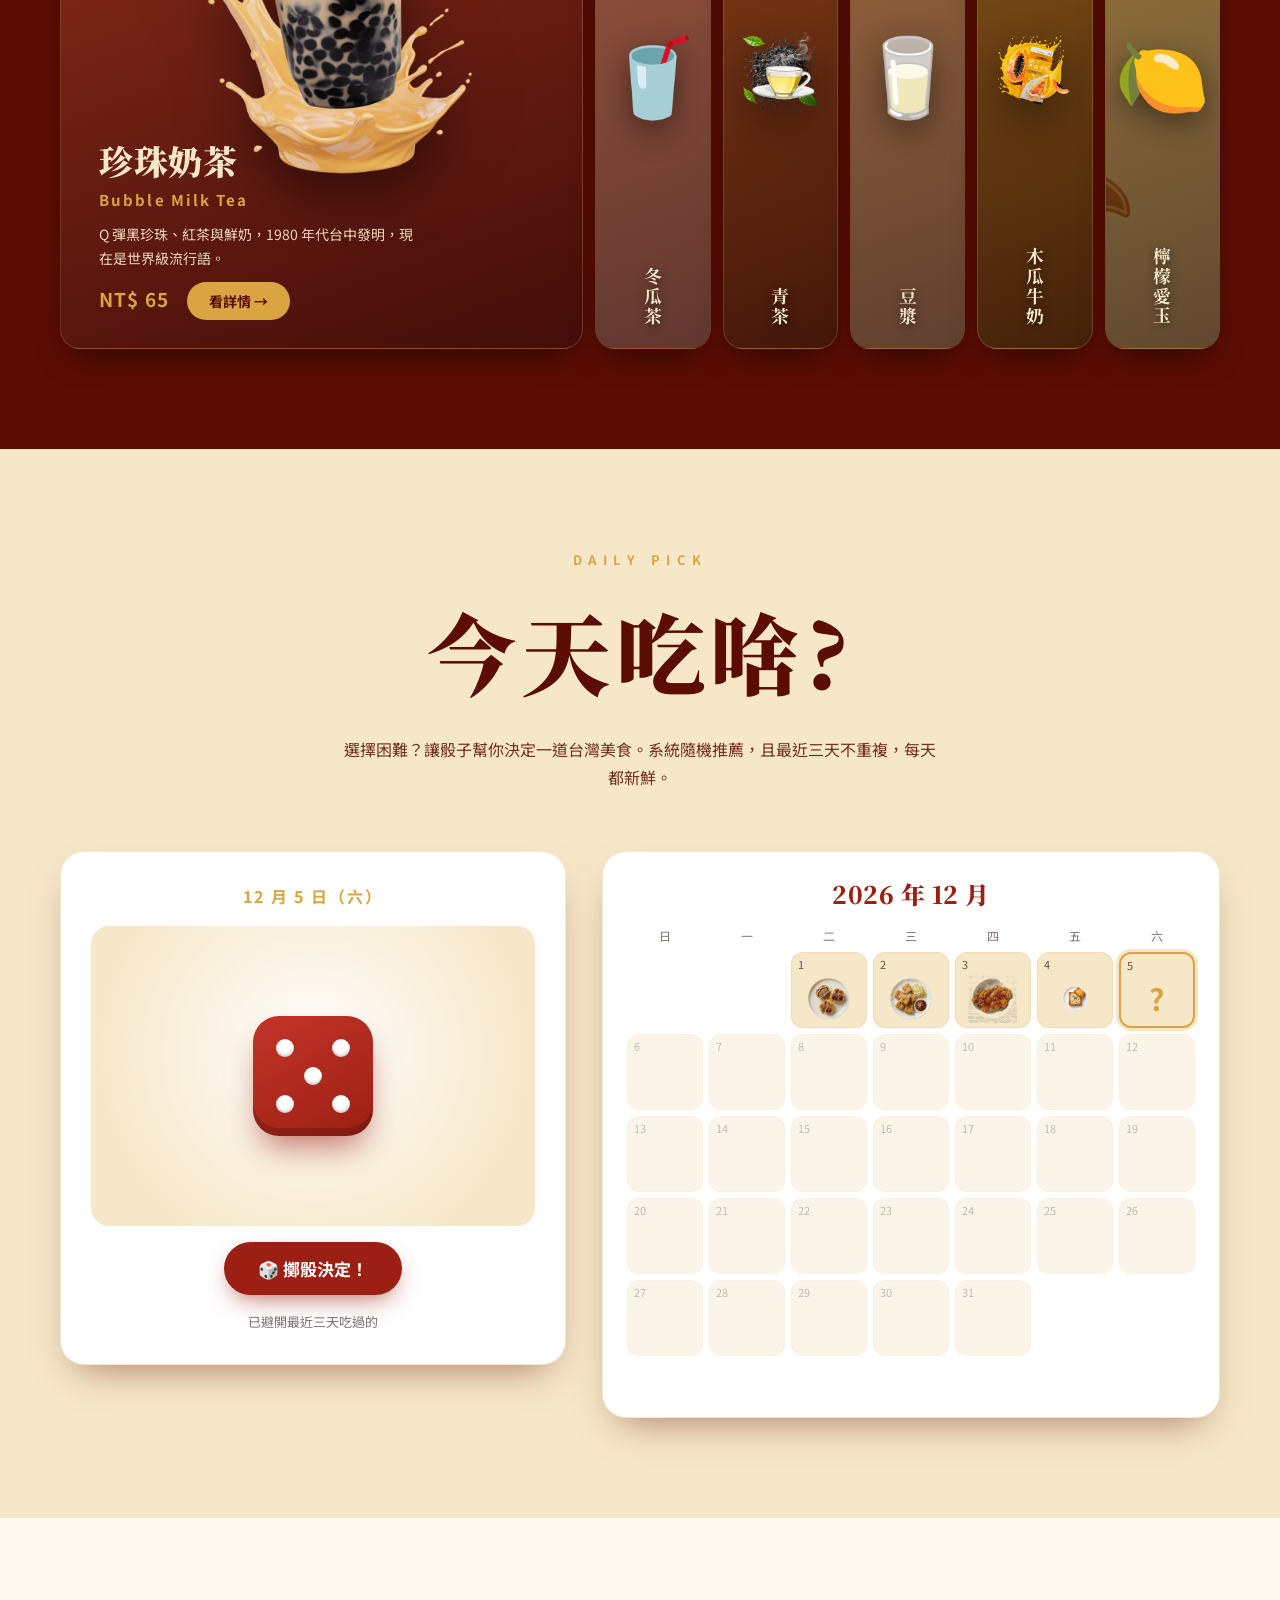
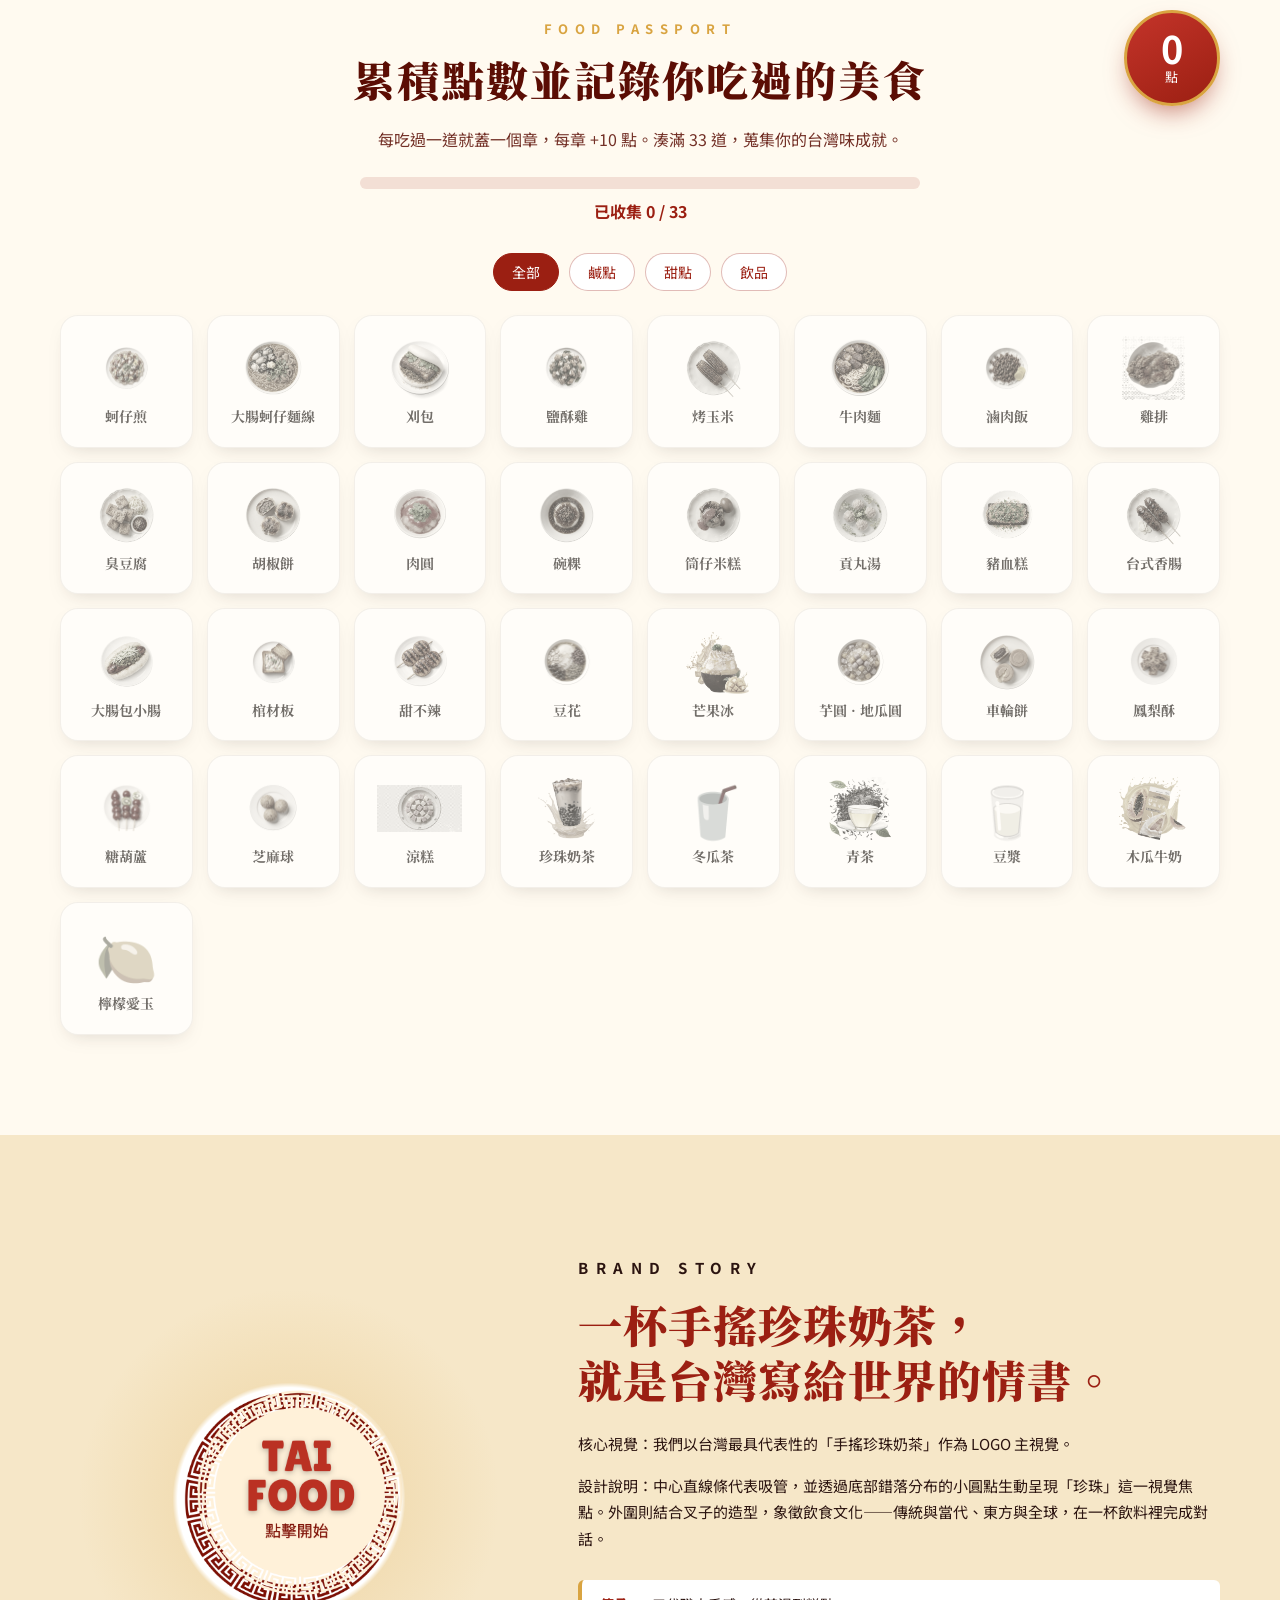
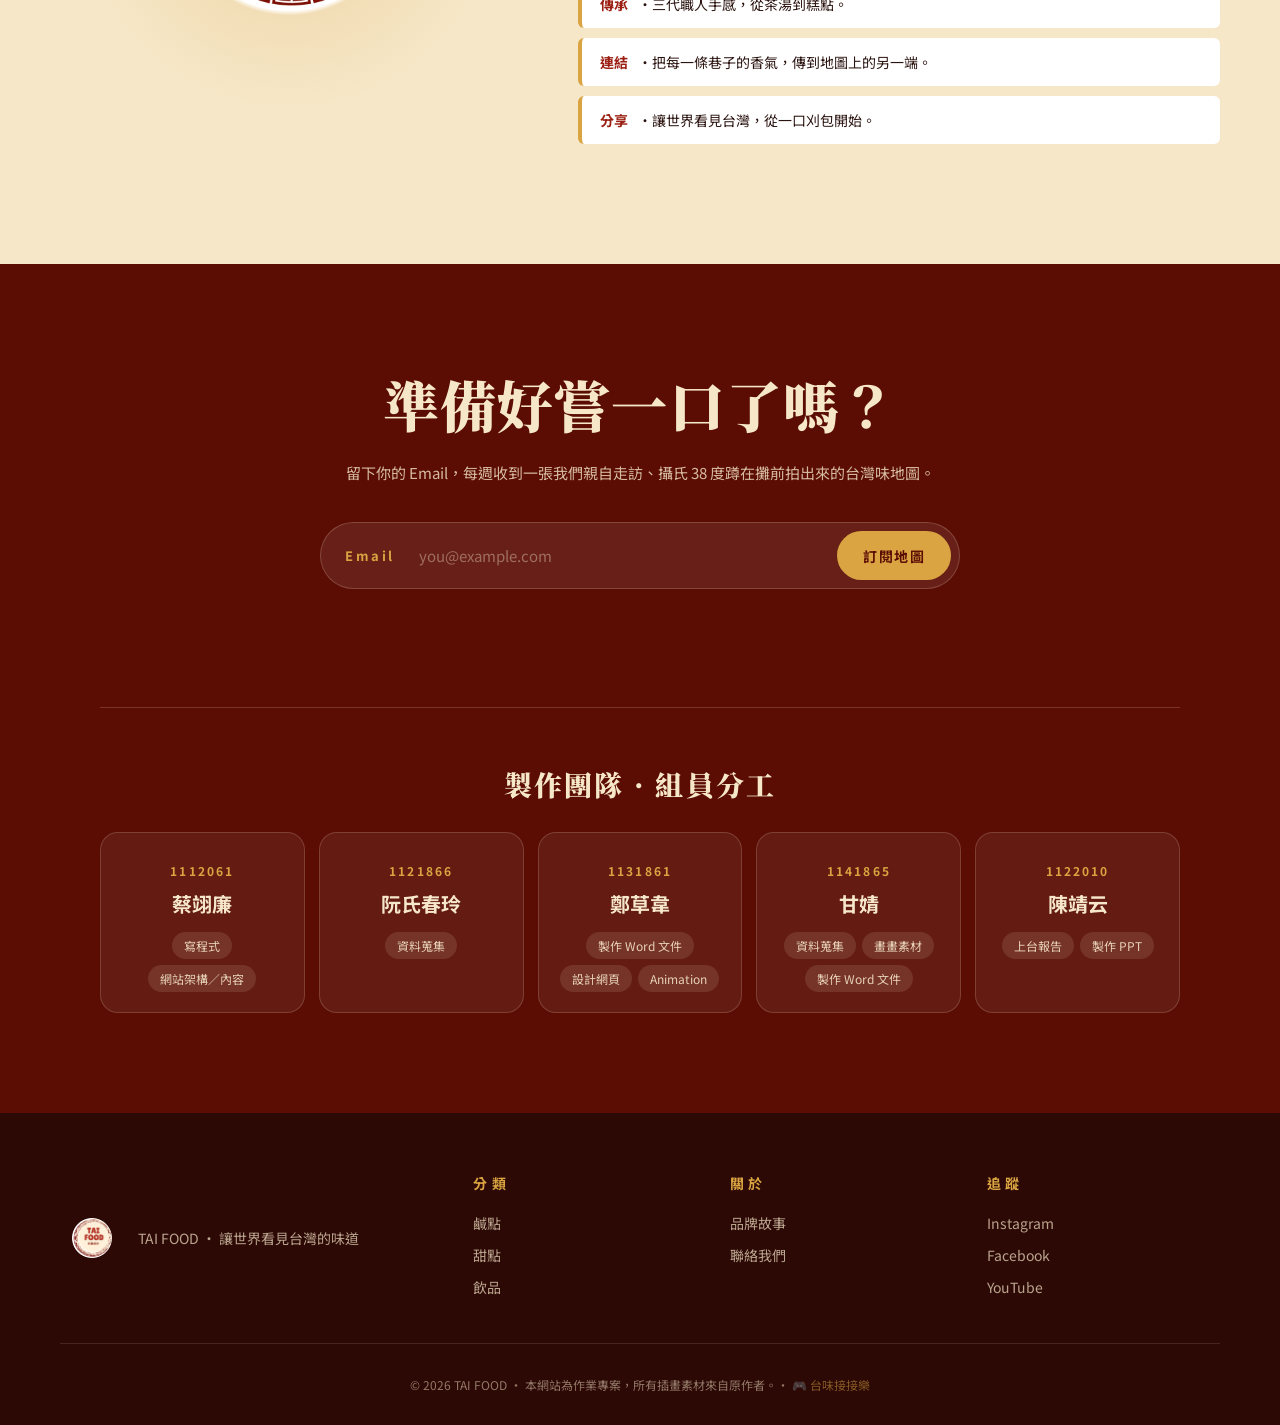
==== commit 3c184b1c: "fix" ====
--- a/index.html
+++ b/index.html
@@ -34,6 +34,10 @@
     <a href="#story">品牌故事</a>
     <a href="#contact">聯絡</a>
   </nav>
+  <button type="button" class="navbar__qr" data-qr-open aria-haspopup="dialog" aria-label="顯示網站 QR Code，點擊放大掃描">
+    <img class="navbar__qr-img" src="assets/qrcode.svg" alt="TAI FOOD 網站 QR Code" width="40" height="40" />
+    <span class="navbar__qr-text">掃我</span>
+  </button>
   <button type="button" class="navbar__game" data-play-game aria-label="開啟小遊戲：台味接接樂">
     <span class="navbar__game-emoji" aria-hidden="true">🎮</span>
     <span class="navbar__game-text">接接樂</span>
@@ -387,6 +391,20 @@
   </p>
 </footer>
 
+<!-- ░░░ QR Code 彈窗（由 header「掃我」按鈕開啟） ░░░ -->
+<div id="qrModal" class="qrmodal" hidden role="dialog" aria-modal="true" aria-labelledby="qrModalTitle">
+  <div class="qrmodal__backdrop" data-qr-close></div>
+  <div class="qrmodal__panel" role="document">
+    <button type="button" class="qrmodal__close" data-qr-close aria-label="關閉 QR Code">×</button>
+    <h2 id="qrModalTitle" class="qrmodal__title">掃描，立即開啟 TAI FOOD</h2>
+    <p class="qrmodal__subtitle">用手機相機對準下方 QR Code</p>
+    <div class="qrmodal__code">
+      <img src="assets/qrcode.svg" alt="TAI FOOD 網站 QR Code，連結至 https://twfood.vercel.app/" />
+    </div>
+    <a class="qrmodal__link" href="https://twfood.vercel.app/" target="_blank" rel="noopener noreferrer">https://twfood.vercel.app/ ↗</a>
+  </div>
+</div>
+
 <script src="data.js"></script>
 <script src="script.js"></script>
 <script src="game.js"></script>
--- a/styles.css
+++ b/styles.css
@@ -180,6 +180,98 @@
 .navbar.is-open .navbar__toggle span:nth-child(1){transform:translateY(7px) rotate(45deg)}
 .navbar.is-open .navbar__toggle span:nth-child(2){opacity:0}
 .navbar.is-open .navbar__toggle span:nth-child(3){transform:translateY(-7px) rotate(-45deg)}
+
+/* header QR 按鈕：顯示小 QR，點擊放大成可掃描彈窗 */
+.navbar__qr{
+  display:inline-flex;align-items:center;gap:8px;
+  padding:5px 12px 5px 5px;
+  border:1px solid rgba(91,13,4,.18);border-radius:999px;
+  background:var(--c-cream);
+  color:var(--c-red-deep);
+  font-family:var(--font-sans);font-weight:700;
+  font-size:14px;letter-spacing:.02em;
+  cursor:pointer;
+  transition:transform .2s var(--ease), box-shadow .2s var(--ease), border-color .2s var(--ease);
+}
+.navbar__qr-img{
+  width:34px;height:34px;display:block;border-radius:7px;
+  background:#fff;padding:3px;
+  box-shadow:0 2px 6px -3px rgba(91,13,4,.4);
+}
+.navbar__qr:hover{
+  transform:translateY(-2px);
+  border-color:var(--c-red);
+  box-shadow:0 10px 22px -10px rgba(91,13,4,.5);
+}
+.navbar__qr:active{transform:translateY(0)}
+.navbar__qr:focus-visible{outline:3px solid var(--c-gold);outline-offset:2px}
+
+/* QR 彈窗 */
+.qrmodal{
+  position:fixed;inset:0;z-index:120;
+  display:flex;align-items:center;justify-content:center;
+  padding:24px;
+}
+.qrmodal[hidden]{display:none}
+.qrmodal__backdrop{
+  position:absolute;inset:0;
+  background:rgba(43,8,2,.62);
+  -webkit-backdrop-filter:blur(6px);backdrop-filter:blur(6px);
+  animation:qrFade .25s var(--ease);
+}
+.qrmodal__panel{
+  position:relative;
+  width:min(92vw,420px);
+  background:var(--c-cream);
+  border:2px solid var(--c-red);
+  border-radius:24px;
+  padding:32px 28px 26px;
+  text-align:center;
+  box-shadow:0 30px 70px -20px rgba(43,8,2,.7);
+  animation:qrPop .3s var(--ease);
+}
+.qrmodal__close{
+  position:absolute;top:12px;right:14px;
+  width:38px;height:38px;
+  border:none;border-radius:50%;
+  background:transparent;color:var(--c-red-deep);
+  font-size:28px;line-height:1;cursor:pointer;
+  transition:background .2s,transform .2s;
+}
+.qrmodal__close:hover{background:rgba(91,13,4,.1);transform:rotate(90deg)}
+.qrmodal__close:focus-visible{outline:3px solid var(--c-gold);outline-offset:2px}
+.qrmodal__title{
+  font-family:var(--font-serif);font-weight:900;
+  font-size:24px;color:var(--c-red-deep);margin:0 0 6px;
+}
+.qrmodal__subtitle{
+  font-family:var(--font-sans);font-size:14px;
+  color:var(--c-red-deep);opacity:.7;margin:0 0 20px;
+}
+.qrmodal__code{
+  width:min(72vw,260px);aspect-ratio:1/1;margin:0 auto 18px;
+  padding:14px;background:#fff;border-radius:16px;
+  box-shadow:0 8px 20px -10px rgba(91,13,4,.45);
+}
+.qrmodal__code img{width:100%;height:100%;display:block}
+.qrmodal__link{
+  display:inline-block;
+  font-family:var(--font-sans);font-weight:700;font-size:15px;
+  color:var(--c-red);text-decoration:none;
+  border-bottom:2px solid transparent;
+  transition:border-color .2s,color .2s;
+}
+.qrmodal__link:hover{color:var(--c-red-deep);border-bottom-color:var(--c-red-deep)}
+/* QR 圖片載入失敗時的前端錯誤提示 */
+.qr-error{
+  display:flex;align-items:center;justify-content:center;
+  width:100%;height:100%;padding:8px;
+  font-family:var(--font-sans);font-size:13px;font-weight:700;
+  color:var(--c-red);text-align:center;
+}
+body.qr-open{overflow:hidden}
+@keyframes qrFade{from{opacity:0}to{opacity:1}}
+@keyframes qrPop{from{opacity:0;transform:scale(.92) translateY(10px)}to{opacity:1;transform:none}}
 
 /* ============================================================
    HERO 主搜尋區（大爆版 BOOM）
@@ -1709,6 +1801,8 @@
   .navbar__toggle{display:flex}
   /* 選單變全屏覆蓋層（脫離流）後，改由遊戲按鈕靠右、緊貼漢堡鈕 */
   .navbar__game{margin-left:auto;padding:8px 14px;font-size:14px}
+  /* 手機上使用者本身就在手機，掃自己螢幕無意義；隱藏 QR 按鈕、騰出 header 空間 */
+  .navbar__qr{display:none}
 
   /* Hero 大爆版手機收斂：KV 後撤、字級降下 */
   .hero{padding:120px 20px 60px}
